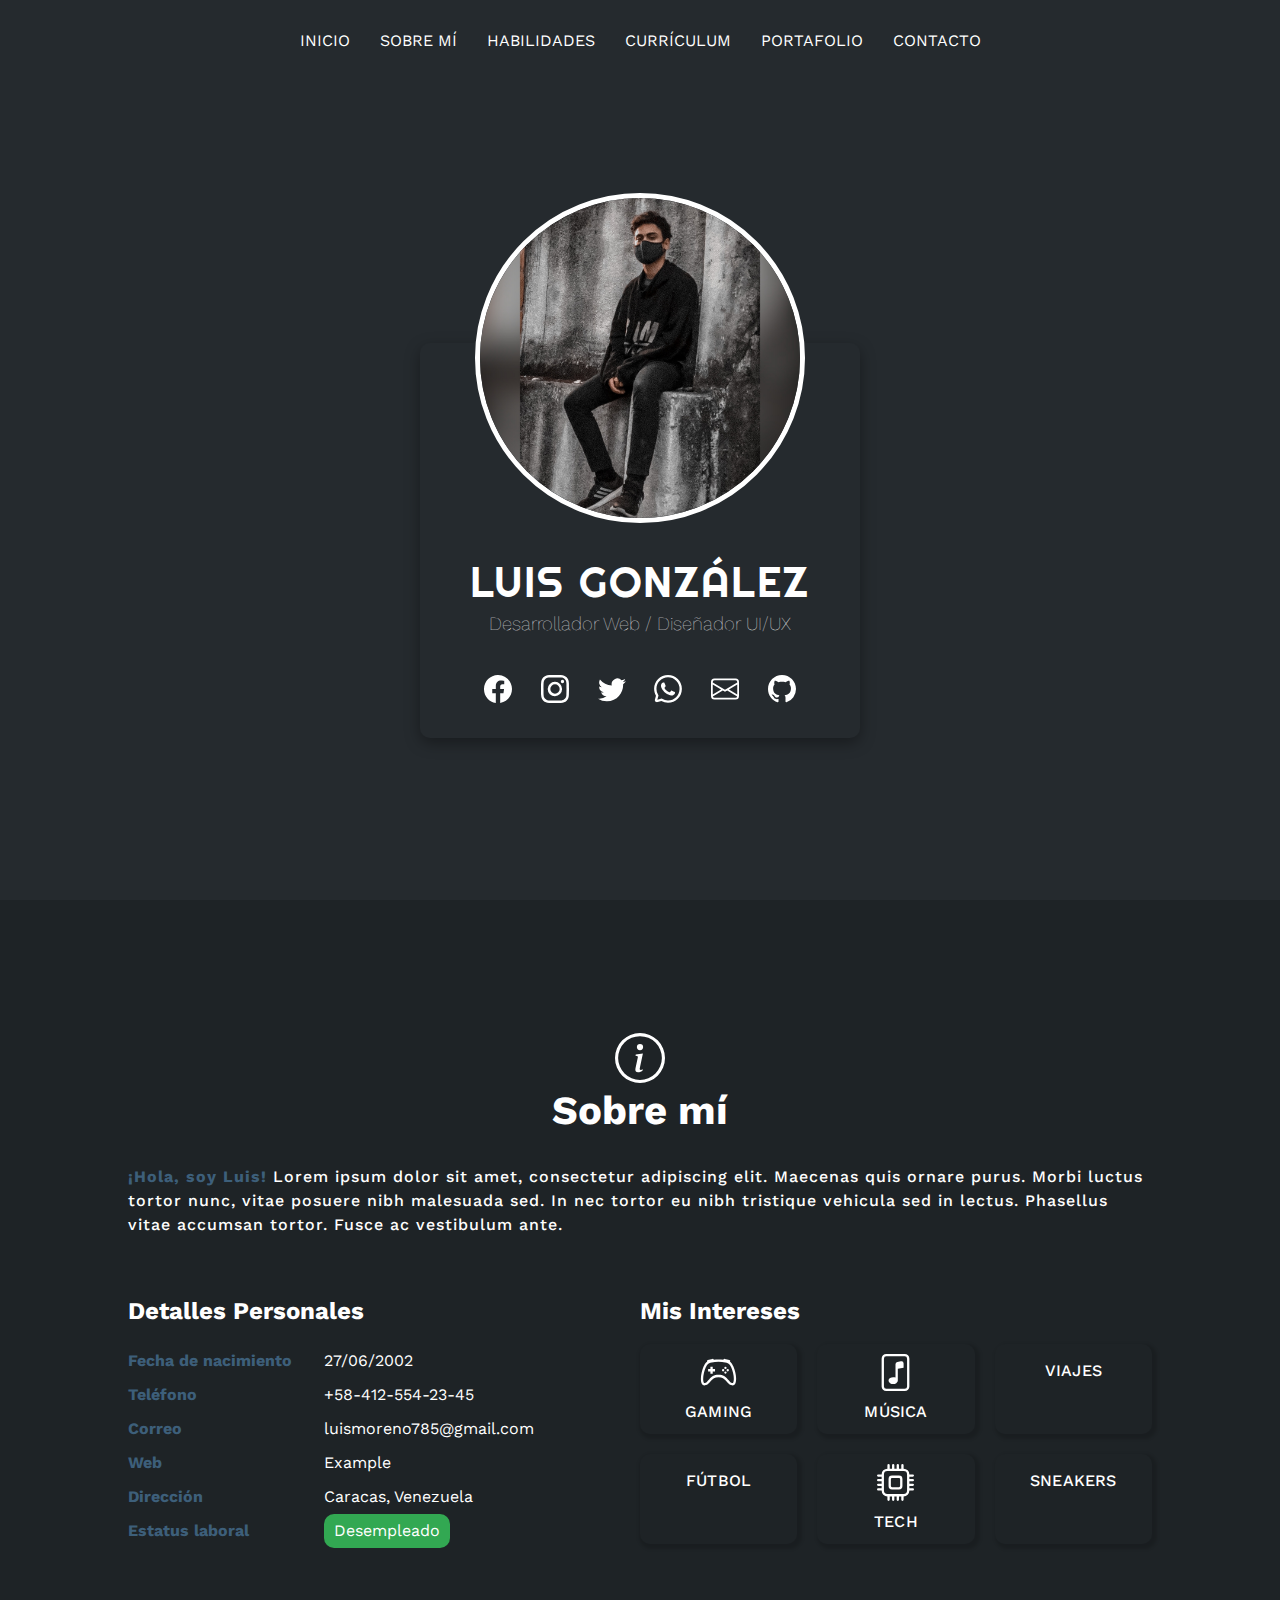
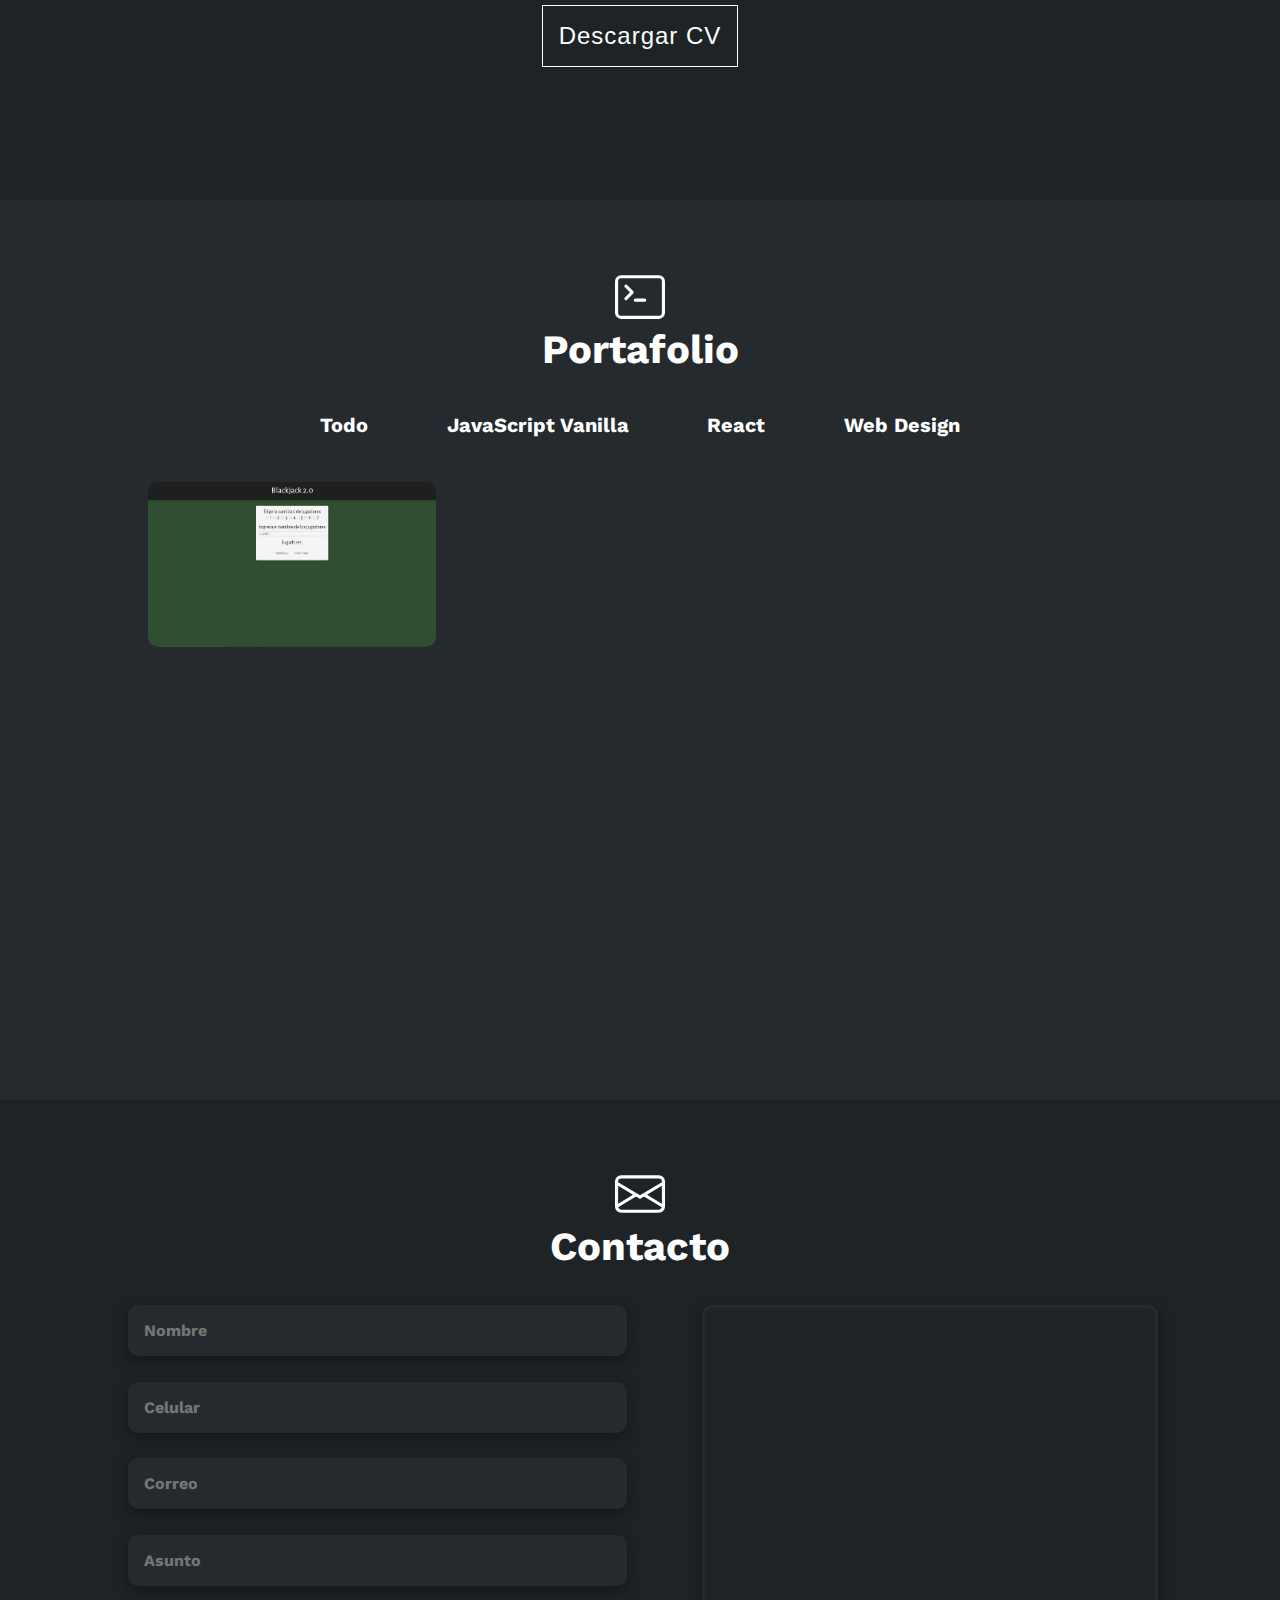
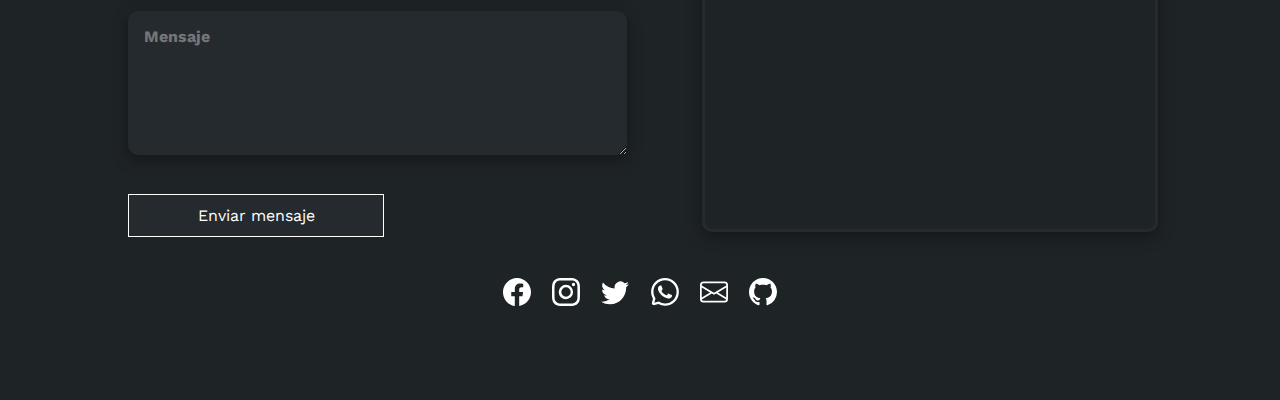
==== docs/index.html @ e7a2b497 "first commit" ====
<!doctype html><html lang="en"><head><meta charset="UTF-8"><meta http-equiv="X-UA-Compatible" content="IE=edge"><meta name="viewport" content="width=device-width,initial-scale=1"><link rel="preconnect" href="https://fonts.googleapis.com"><link rel="preconnect" href="https://fonts.gstatic.com" crossorigin><link href="https://fonts.googleapis.com/css2?family=Righteous&family=Work+Sans&display=swap" rel="stylesheet"><title>Webpack</title><link href="main.ec3e06dfe96c2ec8f50e.css" rel="stylesheet"></head><body><header><nav><ul><li>INICIO</li><li>SOBRE MÍ</li><li>HABILIDADES</li><li>CURRÍCULUM</li><li>PORTAFOLIO</li><li>CONTACTO</li></ul></nav></header><section class="presentation"><div class="container"><img src="assets\profile.jpg" alt=""><h1 id="name">LUIS GONZÁLEZ</h1><h3>Desarrollador Web / Diseñador UI/UX</h3><div class="social"><ul><li><a href=""><svg xmlns="http://www.w3.org/2000/svg" width="28" height="28" fill="currentColor" class="bi bi-facebook" viewBox="0 0 16 16"><path d="M16 8.049c0-4.446-3.582-8.05-8-8.05C3.58 0-.002 3.603-.002 8.05c0 4.017 2.926 7.347 6.75 7.951v-5.625h-2.03V8.05H6.75V6.275c0-2.017 1.195-3.131 3.022-3.131.876 0 1.791.157 1.791.157v1.98h-1.009c-.993 0-1.303.621-1.303 1.258v1.51h2.218l-.354 2.326H9.25V16c3.824-.604 6.75-3.934 6.75-7.951z"/></svg></a></li><li><a href=""><svg xmlns="http://www.w3.org/2000/svg" width="28" height="28" fill="currentColor" class="bi bi-instagram" viewBox="0 0 16 16"><path d="M8 0C5.829 0 5.556.01 4.703.048 3.85.088 3.269.222 2.76.42a3.917 3.917 0 0 0-1.417.923A3.927 3.927 0 0 0 .42 2.76C.222 3.268.087 3.85.048 4.7.01 5.555 0 5.827 0 8.001c0 2.172.01 2.444.048 3.297.04.852.174 1.433.372 1.942.205.526.478.972.923 1.417.444.445.89.719 1.416.923.51.198 1.09.333 1.942.372C5.555 15.99 5.827 16 8 16s2.444-.01 3.298-.048c.851-.04 1.434-.174 1.943-.372a3.916 3.916 0 0 0 1.416-.923c.445-.445.718-.891.923-1.417.197-.509.332-1.09.372-1.942C15.99 10.445 16 10.173 16 8s-.01-2.445-.048-3.299c-.04-.851-.175-1.433-.372-1.941a3.926 3.926 0 0 0-.923-1.417A3.911 3.911 0 0 0 13.24.42c-.51-.198-1.092-.333-1.943-.372C10.443.01 10.172 0 7.998 0h.003zm-.717 1.442h.718c2.136 0 2.389.007 3.232.046.78.035 1.204.166 1.486.275.373.145.64.319.92.599.28.28.453.546.598.92.11.281.24.705.275 1.485.039.843.047 1.096.047 3.231s-.008 2.389-.047 3.232c-.035.78-.166 1.203-.275 1.485a2.47 2.47 0 0 1-.599.919c-.28.28-.546.453-.92.598-.28.11-.704.24-1.485.276-.843.038-1.096.047-3.232.047s-2.39-.009-3.233-.047c-.78-.036-1.203-.166-1.485-.276a2.478 2.478 0 0 1-.92-.598 2.48 2.48 0 0 1-.6-.92c-.109-.281-.24-.705-.275-1.485-.038-.843-.046-1.096-.046-3.233 0-2.136.008-2.388.046-3.231.036-.78.166-1.204.276-1.486.145-.373.319-.64.599-.92.28-.28.546-.453.92-.598.282-.11.705-.24 1.485-.276.738-.034 1.024-.044 2.515-.045v.002zm4.988 1.328a.96.96 0 1 0 0 1.92.96.96 0 0 0 0-1.92zm-4.27 1.122a4.109 4.109 0 1 0 0 8.217 4.109 4.109 0 0 0 0-8.217zm0 1.441a2.667 2.667 0 1 1 0 5.334 2.667 2.667 0 0 1 0-5.334z"/></svg></a></li><li><a href=""><svg xmlns="http://www.w3.org/2000/svg" width="28" height="28" fill="currentColor" class="bi bi-twitter" viewBox="0 0 16 16"><path d="M5.026 15c6.038 0 9.341-5.003 9.341-9.334 0-.14 0-.282-.006-.422A6.685 6.685 0 0 0 16 3.542a6.658 6.658 0 0 1-1.889.518 3.301 3.301 0 0 0 1.447-1.817 6.533 6.533 0 0 1-2.087.793A3.286 3.286 0 0 0 7.875 6.03a9.325 9.325 0 0 1-6.767-3.429 3.289 3.289 0 0 0 1.018 4.382A3.323 3.323 0 0 1 .64 6.575v.045a3.288 3.288 0 0 0 2.632 3.218 3.203 3.203 0 0 1-.865.115 3.23 3.23 0 0 1-.614-.057 3.283 3.283 0 0 0 3.067 2.277A6.588 6.588 0 0 1 .78 13.58a6.32 6.32 0 0 1-.78-.045A9.344 9.344 0 0 0 5.026 15z"/></svg></a></li><li><a href=""><svg xmlns="http://www.w3.org/2000/svg" width="28" height="28" fill="currentColor" class="bi bi-whatsapp" viewBox="0 0 16 16"><path d="M13.601 2.326A7.854 7.854 0 0 0 7.994 0C3.627 0 .068 3.558.064 7.926c0 1.399.366 2.76 1.057 3.965L0 16l4.204-1.102a7.933 7.933 0 0 0 3.79.965h.004c4.368 0 7.926-3.558 7.93-7.93A7.898 7.898 0 0 0 13.6 2.326zM7.994 14.521a6.573 6.573 0 0 1-3.356-.92l-.24-.144-2.494.654.666-2.433-.156-.251a6.56 6.56 0 0 1-1.007-3.505c0-3.626 2.957-6.584 6.591-6.584a6.56 6.56 0 0 1 4.66 1.931 6.557 6.557 0 0 1 1.928 4.66c-.004 3.639-2.961 6.592-6.592 6.592zm3.615-4.934c-.197-.099-1.17-.578-1.353-.646-.182-.065-.315-.099-.445.099-.133.197-.513.646-.627.775-.114.133-.232.148-.43.05-.197-.1-.836-.308-1.592-.985-.59-.525-.985-1.175-1.103-1.372-.114-.198-.011-.304.088-.403.087-.088.197-.232.296-.346.1-.114.133-.198.198-.33.065-.134.034-.248-.015-.347-.05-.099-.445-1.076-.612-1.47-.16-.389-.323-.335-.445-.34-.114-.007-.247-.007-.38-.007a.729.729 0 0 0-.529.247c-.182.198-.691.677-.691 1.654 0 .977.71 1.916.81 2.049.098.133 1.394 2.132 3.383 2.992.47.205.84.326 1.129.418.475.152.904.129 1.246.08.38-.058 1.171-.48 1.338-.943.164-.464.164-.86.114-.943-.049-.084-.182-.133-.38-.232z"/></svg></a></li><li><a href=""><svg xmlns="http://www.w3.org/2000/svg" width="28" height="28" fill="currentColor" class="bi bi-envelope" viewBox="0 0 16 16"><path d="M0 4a2 2 0 0 1 2-2h12a2 2 0 0 1 2 2v8a2 2 0 0 1-2 2H2a2 2 0 0 1-2-2V4zm2-1a1 1 0 0 0-1 1v.217l7 4.2 7-4.2V4a1 1 0 0 0-1-1H2zm13 2.383-4.758 2.855L15 11.114v-5.73zm-.034 6.878L9.271 8.82 8 9.583 6.728 8.82l-5.694 3.44A1 1 0 0 0 2 13h12a1 1 0 0 0 .966-.739zM1 11.114l4.758-2.876L1 5.383v5.73z"/></svg></a></li><li><a href=""><svg xmlns="http://www.w3.org/2000/svg" width="28" height="28" fill="currentColor" class="bi bi-github" viewBox="0 0 16 16"><path d="M8 0C3.58 0 0 3.58 0 8c0 3.54 2.29 6.53 5.47 7.59.4.07.55-.17.55-.38 0-.19-.01-.82-.01-1.49-2.01.37-2.53-.49-2.69-.94-.09-.23-.48-.94-.82-1.13-.28-.15-.68-.52-.01-.53.63-.01 1.08.58 1.23.82.72 1.21 1.87.87 2.33.66.07-.52.28-.87.51-1.07-1.78-.2-3.64-.89-3.64-3.95 0-.87.31-1.59.82-2.15-.08-.2-.36-1.02.08-2.12 0 0 .67-.21 2.2.82.64-.18 1.32-.27 2-.27.68 0 1.36.09 2 .27 1.53-1.04 2.2-.82 2.2-.82.44 1.1.16 1.92.08 2.12.51.56.82 1.27.82 2.15 0 3.07-1.87 3.75-3.65 3.95.29.25.54.73.54 1.48 0 1.07-.01 1.93-.01 2.2 0 .21.15.46.55.38A8.012 8.012 0 0 0 16 8c0-4.42-3.58-8-8-8z"/></svg></a></li></ul></div></div></section><section class="about-me"><div class="title"><svg xmlns="http://www.w3.org/2000/svg" width="50" height="50" fill="currentColor" class="bi bi-info-circle" viewBox="0 0 16 16"><path d="M8 15A7 7 0 1 1 8 1a7 7 0 0 1 0 14zm0 1A8 8 0 1 0 8 0a8 8 0 0 0 0 16z"/><path d="m8.93 6.588-2.29.287-.082.38.45.083c.294.07.352.176.288.469l-.738 3.468c-.194.897.105 1.319.808 1.319.545 0 1.178-.252 1.465-.598l.088-.416c-.2.176-.492.246-.686.246-.275 0-.375-.193-.304-.533L8.93 6.588zM9 4.5a1 1 0 1 1-2 0 1 1 0 0 1 2 0z"/></svg><h1>Sobre mí</h1></div><div class="info"><p><span class="highlight">¡Hola, soy Luis!</span> Lorem ipsum dolor sit amet, consectetur adipiscing elit. Maecenas quis ornare purus. Morbi luctus tortor nunc, vitae posuere nibh malesuada sed. In nec tortor eu nibh tristique vehicula sed in lectus. Phasellus vitae accumsan tortor. Fusce ac vestibulum ante.</p><div class="personal"><div class="details"><h2 class="title-details">Detalles Personales</h2><div class="info-details"><div class="ask"><ul><li>Fecha de nacimiento</li><li>Teléfono</li><li>Correo</li><li>Web</li><li>Dirección</li><li>Estatus laboral</li></ul></div><div class="response"><ul><li>27/06/2002</li><li>+58-412-554-23-45</li><li>luismoreno785@gmail.com</li><li>Example</li><li>Caracas, Venezuela</li><li class="status">Desempleado</li></ul></div></div></div><div class="interest"><h2 class="title-interest">Mis Intereses</h2><div class="info-interest"><ul><li><svg xmlns="http://www.w3.org/2000/svg" width="37" height="37" fill="currentColor" class="bi bi-controller" viewBox="0 0 16 16"><path d="M11.5 6.027a.5.5 0 1 1-1 0 .5.5 0 0 1 1 0zm-1.5 1.5a.5.5 0 1 0 0-1 .5.5 0 0 0 0 1zm2.5-.5a.5.5 0 1 1-1 0 .5.5 0 0 1 1 0zm-1.5 1.5a.5.5 0 1 0 0-1 .5.5 0 0 0 0 1zm-6.5-3h1v1h1v1h-1v1h-1v-1h-1v-1h1v-1z"/><path d="M3.051 3.26a.5.5 0 0 1 .354-.613l1.932-.518a.5.5 0 0 1 .62.39c.655-.079 1.35-.117 2.043-.117.72 0 1.443.041 2.12.126a.5.5 0 0 1 .622-.399l1.932.518a.5.5 0 0 1 .306.729c.14.09.266.19.373.297.408.408.78 1.05 1.095 1.772.32.733.599 1.591.805 2.466.206.875.34 1.78.364 2.606.024.816-.059 1.602-.328 2.21a1.42 1.42 0 0 1-1.445.83c-.636-.067-1.115-.394-1.513-.773-.245-.232-.496-.526-.739-.808-.126-.148-.25-.292-.368-.423-.728-.804-1.597-1.527-3.224-1.527-1.627 0-2.496.723-3.224 1.527-.119.131-.242.275-.368.423-.243.282-.494.575-.739.808-.398.38-.877.706-1.513.773a1.42 1.42 0 0 1-1.445-.83c-.27-.608-.352-1.395-.329-2.21.024-.826.16-1.73.365-2.606.206-.875.486-1.733.805-2.466.315-.722.687-1.364 1.094-1.772a2.34 2.34 0 0 1 .433-.335.504.504 0 0 1-.028-.079zm2.036.412c-.877.185-1.469.443-1.733.708-.276.276-.587.783-.885 1.465a13.748 13.748 0 0 0-.748 2.295 12.351 12.351 0 0 0-.339 2.406c-.022.755.062 1.368.243 1.776a.42.42 0 0 0 .426.24c.327-.034.61-.199.929-.502.212-.202.4-.423.615-.674.133-.156.276-.323.44-.504C4.861 9.969 5.978 9.027 8 9.027s3.139.942 3.965 1.855c.164.181.307.348.44.504.214.251.403.472.615.674.318.303.601.468.929.503a.42.42 0 0 0 .426-.241c.18-.408.265-1.02.243-1.776a12.354 12.354 0 0 0-.339-2.406 13.753 13.753 0 0 0-.748-2.295c-.298-.682-.61-1.19-.885-1.465-.264-.265-.856-.523-1.733-.708-.85-.179-1.877-.27-2.913-.27-1.036 0-2.063.091-2.913.27z"/></svg><p class="text">GAMING</p></li><li><svg xmlns="http://www.w3.org/2000/svg" width="37" height="37" fill="currentColor" class="bi bi-file-music" viewBox="0 0 16 16"><path d="M10.304 3.13a1 1 0 0 1 1.196.98v1.8l-2.5.5v5.09c0 .495-.301.883-.662 1.123C7.974 12.866 7.499 13 7 13c-.5 0-.974-.134-1.338-.377-.36-.24-.662-.628-.662-1.123s.301-.883.662-1.123C6.026 10.134 6.501 10 7 10c.356 0 .7.068 1 .196V4.41a1 1 0 0 1 .804-.98l1.5-.3z"/><path d="M4 0a2 2 0 0 0-2 2v12a2 2 0 0 0 2 2h8a2 2 0 0 0 2-2V2a2 2 0 0 0-2-2H4zm0 1h8a1 1 0 0 1 1 1v12a1 1 0 0 1-1 1H4a1 1 0 0 1-1-1V2a1 1 0 0 1 1-1z"/></svg><p class="text">MÚSICA</p></li><li><p class="text">VIAJES</p></li><li><p class="text">FÚTBOL</p></li><li><svg xmlns="http://www.w3.org/2000/svg" width="37" height="37" fill="currentColor" class="bi bi-cpu" viewBox="0 0 16 16"><path d="M5 0a.5.5 0 0 1 .5.5V2h1V.5a.5.5 0 0 1 1 0V2h1V.5a.5.5 0 0 1 1 0V2h1V.5a.5.5 0 0 1 1 0V2A2.5 2.5 0 0 1 14 4.5h1.5a.5.5 0 0 1 0 1H14v1h1.5a.5.5 0 0 1 0 1H14v1h1.5a.5.5 0 0 1 0 1H14v1h1.5a.5.5 0 0 1 0 1H14a2.5 2.5 0 0 1-2.5 2.5v1.5a.5.5 0 0 1-1 0V14h-1v1.5a.5.5 0 0 1-1 0V14h-1v1.5a.5.5 0 0 1-1 0V14h-1v1.5a.5.5 0 0 1-1 0V14A2.5 2.5 0 0 1 2 11.5H.5a.5.5 0 0 1 0-1H2v-1H.5a.5.5 0 0 1 0-1H2v-1H.5a.5.5 0 0 1 0-1H2v-1H.5a.5.5 0 0 1 0-1H2A2.5 2.5 0 0 1 4.5 2V.5A.5.5 0 0 1 5 0zm-.5 3A1.5 1.5 0 0 0 3 4.5v7A1.5 1.5 0 0 0 4.5 13h7a1.5 1.5 0 0 0 1.5-1.5v-7A1.5 1.5 0 0 0 11.5 3h-7zM5 6.5A1.5 1.5 0 0 1 6.5 5h3A1.5 1.5 0 0 1 11 6.5v3A1.5 1.5 0 0 1 9.5 11h-3A1.5 1.5 0 0 1 5 9.5v-3zM6.5 6a.5.5 0 0 0-.5.5v3a.5.5 0 0 0 .5.5h3a.5.5 0 0 0 .5-.5v-3a.5.5 0 0 0-.5-.5h-3z"/></svg><p class="text">TECH</p></li><li><p class="sneakers">SNEAKERS</p></li></ul></div></div></div></div><button class="cv">Descargar CV</button></section><section class="portfolio"><div class="title"><svg xmlns="http://www.w3.org/2000/svg" width="50" height="50" fill="currentColor" class="bi bi-terminal" viewBox="0 0 16 16"><path d="M6 9a.5.5 0 0 1 .5-.5h3a.5.5 0 0 1 0 1h-3A.5.5 0 0 1 6 9zM3.854 4.146a.5.5 0 1 0-.708.708L4.793 6.5 3.146 8.146a.5.5 0 1 0 .708.708l2-2a.5.5 0 0 0 0-.708l-2-2z"/><path d="M2 1a2 2 0 0 0-2 2v10a2 2 0 0 0 2 2h12a2 2 0 0 0 2-2V3a2 2 0 0 0-2-2H2zm12 1a1 1 0 0 1 1 1v10a1 1 0 0 1-1 1H2a1 1 0 0 1-1-1V3a1 1 0 0 1 1-1h12z"/></svg><h1>Portafolio</h1></div><div class="categories"><ul><li><button><h2>Todo</h2></button></li><li><button><h2>JavaScript Vanilla</h2></button></li><li><button><h2>React</h2></button></li><li><button><h2>Web Design</h2></button></li></ul></div><div class="projects"><div class="project"><a href="https://lutres.github.io/blackjack-v2/" target="_blank"><img src="assets/blackjack.png" alt=""></a></div><div class="proyect"><img src="" alt=""></div><div class="proyect"><img src="" alt=""></div><div class="proyect"><img src="" alt=""></div><div class="proyect"><img src="" alt=""></div><div class="proyect"><img src="" alt=""></div></div></section><section class="contact"><div class="title"><svg xmlns="http://www.w3.org/2000/svg" width="50" height="50" fill="currentColor" class="bi bi-envelope" viewBox="0 0 16 16"><path d="M0 4a2 2 0 0 1 2-2h12a2 2 0 0 1 2 2v8a2 2 0 0 1-2 2H2a2 2 0 0 1-2-2V4zm2-1a1 1 0 0 0-1 1v.217l7 4.2 7-4.2V4a1 1 0 0 0-1-1H2zm13 2.383-4.758 2.855L15 11.114v-5.73zm-.034 6.878L9.271 8.82 8 9.583 6.728 8.82l-5.694 3.44A1 1 0 0 0 2 13h12a1 1 0 0 0 .966-.739zM1 11.114l4.758-2.876L1 5.383v5.73z"/></svg><h1>Contacto</h1></div><div class="content"><div class="mail"><input name="" id="" placeholder="Nombre" class="input"> <input type="number" name="" id="" placeholder="Celular" class="input"> <input type="email" name="" id="" placeholder="Correo" class="input"> <input name="" id="" placeholder="Asunto" class="input"> <textarea type="text" name="" id="" placeholder="Mensaje" class="input message"></textarea> <button type="submit" id="submit">Enviar mensaje</button></div><div class="mapouter"><div class="gmap_canvas"><iframe width="600" height="500" id="gmap_canvas" src="https://maps.google.com/maps?q=Caracas,%20Venezuela&t=&z=13&ie=UTF8&iwloc=&output=embed" frameborder="0" scrolling="no" marginheight="0" marginwidth="0"></iframe><a href="https://yt2.org"></a><br><a href="https://www.embedgooglemap.net"></a></div></div></div><footer><div class="social"><ul><li><a href=""><svg xmlns="http://www.w3.org/2000/svg" width="28" height="28" fill="currentColor" class="bi bi-facebook" viewBox="0 0 16 16"><path d="M16 8.049c0-4.446-3.582-8.05-8-8.05C3.58 0-.002 3.603-.002 8.05c0 4.017 2.926 7.347 6.75 7.951v-5.625h-2.03V8.05H6.75V6.275c0-2.017 1.195-3.131 3.022-3.131.876 0 1.791.157 1.791.157v1.98h-1.009c-.993 0-1.303.621-1.303 1.258v1.51h2.218l-.354 2.326H9.25V16c3.824-.604 6.75-3.934 6.75-7.951z"/></svg></a></li><li><a href=""><svg xmlns="http://www.w3.org/2000/svg" width="28" height="28" fill="currentColor" class="bi bi-instagram" viewBox="0 0 16 16"><path d="M8 0C5.829 0 5.556.01 4.703.048 3.85.088 3.269.222 2.76.42a3.917 3.917 0 0 0-1.417.923A3.927 3.927 0 0 0 .42 2.76C.222 3.268.087 3.85.048 4.7.01 5.555 0 5.827 0 8.001c0 2.172.01 2.444.048 3.297.04.852.174 1.433.372 1.942.205.526.478.972.923 1.417.444.445.89.719 1.416.923.51.198 1.09.333 1.942.372C5.555 15.99 5.827 16 8 16s2.444-.01 3.298-.048c.851-.04 1.434-.174 1.943-.372a3.916 3.916 0 0 0 1.416-.923c.445-.445.718-.891.923-1.417.197-.509.332-1.09.372-1.942C15.99 10.445 16 10.173 16 8s-.01-2.445-.048-3.299c-.04-.851-.175-1.433-.372-1.941a3.926 3.926 0 0 0-.923-1.417A3.911 3.911 0 0 0 13.24.42c-.51-.198-1.092-.333-1.943-.372C10.443.01 10.172 0 7.998 0h.003zm-.717 1.442h.718c2.136 0 2.389.007 3.232.046.78.035 1.204.166 1.486.275.373.145.64.319.92.599.28.28.453.546.598.92.11.281.24.705.275 1.485.039.843.047 1.096.047 3.231s-.008 2.389-.047 3.232c-.035.78-.166 1.203-.275 1.485a2.47 2.47 0 0 1-.599.919c-.28.28-.546.453-.92.598-.28.11-.704.24-1.485.276-.843.038-1.096.047-3.232.047s-2.39-.009-3.233-.047c-.78-.036-1.203-.166-1.485-.276a2.478 2.478 0 0 1-.92-.598 2.48 2.48 0 0 1-.6-.92c-.109-.281-.24-.705-.275-1.485-.038-.843-.046-1.096-.046-3.233 0-2.136.008-2.388.046-3.231.036-.78.166-1.204.276-1.486.145-.373.319-.64.599-.92.28-.28.546-.453.92-.598.282-.11.705-.24 1.485-.276.738-.034 1.024-.044 2.515-.045v.002zm4.988 1.328a.96.96 0 1 0 0 1.92.96.96 0 0 0 0-1.92zm-4.27 1.122a4.109 4.109 0 1 0 0 8.217 4.109 4.109 0 0 0 0-8.217zm0 1.441a2.667 2.667 0 1 1 0 5.334 2.667 2.667 0 0 1 0-5.334z"/></svg></a></li><li><a href=""><svg xmlns="http://www.w3.org/2000/svg" width="28" height="28" fill="currentColor" class="bi bi-twitter" viewBox="0 0 16 16"><path d="M5.026 15c6.038 0 9.341-5.003 9.341-9.334 0-.14 0-.282-.006-.422A6.685 6.685 0 0 0 16 3.542a6.658 6.658 0 0 1-1.889.518 3.301 3.301 0 0 0 1.447-1.817 6.533 6.533 0 0 1-2.087.793A3.286 3.286 0 0 0 7.875 6.03a9.325 9.325 0 0 1-6.767-3.429 3.289 3.289 0 0 0 1.018 4.382A3.323 3.323 0 0 1 .64 6.575v.045a3.288 3.288 0 0 0 2.632 3.218 3.203 3.203 0 0 1-.865.115 3.23 3.23 0 0 1-.614-.057 3.283 3.283 0 0 0 3.067 2.277A6.588 6.588 0 0 1 .78 13.58a6.32 6.32 0 0 1-.78-.045A9.344 9.344 0 0 0 5.026 15z"/></svg></a></li><li><a href=""><svg xmlns="http://www.w3.org/2000/svg" width="28" height="28" fill="currentColor" class="bi bi-whatsapp" viewBox="0 0 16 16"><path d="M13.601 2.326A7.854 7.854 0 0 0 7.994 0C3.627 0 .068 3.558.064 7.926c0 1.399.366 2.76 1.057 3.965L0 16l4.204-1.102a7.933 7.933 0 0 0 3.79.965h.004c4.368 0 7.926-3.558 7.93-7.93A7.898 7.898 0 0 0 13.6 2.326zM7.994 14.521a6.573 6.573 0 0 1-3.356-.92l-.24-.144-2.494.654.666-2.433-.156-.251a6.56 6.56 0 0 1-1.007-3.505c0-3.626 2.957-6.584 6.591-6.584a6.56 6.56 0 0 1 4.66 1.931 6.557 6.557 0 0 1 1.928 4.66c-.004 3.639-2.961 6.592-6.592 6.592zm3.615-4.934c-.197-.099-1.17-.578-1.353-.646-.182-.065-.315-.099-.445.099-.133.197-.513.646-.627.775-.114.133-.232.148-.43.05-.197-.1-.836-.308-1.592-.985-.59-.525-.985-1.175-1.103-1.372-.114-.198-.011-.304.088-.403.087-.088.197-.232.296-.346.1-.114.133-.198.198-.33.065-.134.034-.248-.015-.347-.05-.099-.445-1.076-.612-1.47-.16-.389-.323-.335-.445-.34-.114-.007-.247-.007-.38-.007a.729.729 0 0 0-.529.247c-.182.198-.691.677-.691 1.654 0 .977.71 1.916.81 2.049.098.133 1.394 2.132 3.383 2.992.47.205.84.326 1.129.418.475.152.904.129 1.246.08.38-.058 1.171-.48 1.338-.943.164-.464.164-.86.114-.943-.049-.084-.182-.133-.38-.232z"/></svg></a></li><li><a href=""><svg xmlns="http://www.w3.org/2000/svg" width="28" height="28" fill="currentColor" class="bi bi-envelope" viewBox="0 0 16 16"><path d="M0 4a2 2 0 0 1 2-2h12a2 2 0 0 1 2 2v8a2 2 0 0 1-2 2H2a2 2 0 0 1-2-2V4zm2-1a1 1 0 0 0-1 1v.217l7 4.2 7-4.2V4a1 1 0 0 0-1-1H2zm13 2.383-4.758 2.855L15 11.114v-5.73zm-.034 6.878L9.271 8.82 8 9.583 6.728 8.82l-5.694 3.44A1 1 0 0 0 2 13h12a1 1 0 0 0 .966-.739zM1 11.114l4.758-2.876L1 5.383v5.73z"/></svg></a></li><li><a href=""><svg xmlns="http://www.w3.org/2000/svg" width="28" height="28" fill="currentColor" class="bi bi-github" viewBox="0 0 16 16"><path d="M8 0C3.58 0 0 3.58 0 8c0 3.54 2.29 6.53 5.47 7.59.4.07.55-.17.55-.38 0-.19-.01-.82-.01-1.49-2.01.37-2.53-.49-2.69-.94-.09-.23-.48-.94-.82-1.13-.28-.15-.68-.52-.01-.53.63-.01 1.08.58 1.23.82.72 1.21 1.87.87 2.33.66.07-.52.28-.87.51-1.07-1.78-.2-3.64-.89-3.64-3.95 0-.87.31-1.59.82-2.15-.08-.2-.36-1.02.08-2.12 0 0 .67-.21 2.2.82.64-.18 1.32-.27 2-.27.68 0 1.36.09 2 .27 1.53-1.04 2.2-.82 2.2-.82.44 1.1.16 1.92.08 2.12.51.56.82 1.27.82 2.15 0 3.07-1.87 3.75-3.65 3.95.29.25.54.73.54 1.48 0 1.07-.01 1.93-.01 2.2 0 .21.15.46.55.38A8.012 8.012 0 0 0 16 8c0-4.42-3.58-8-8-8z"/></svg></a></li></ul></div></footer></section><script defer="defer" src="main.33078016c5e1e9f07c35.js"></script></body></html>
---- docs/main.ec3e06dfe96c2ec8f50e.css ----
body,html{background-color:#252a2e;font-family:Work Sans,sans-serif;color:#fff;margin:0}h1{font-size:40px}nav{height:9vh;display:flex;align-items:center;flex-direction:column;justify-content:center}.categories ul,.social ul,nav ul{display:inline-flex;list-style:none;padding:0}nav ul li{padding:15px}.presentation{height:91vh;display:flex;align-items:center;justify-content:center}.container{width:fit-content;text-align:center;margin-top:100px;border-radius:10px;padding:0 50px 10px;box-shadow:0 5px 15px rgba(0,0,0,.35)}.container img{max-width:320px;margin-top:-150px;border-radius:100%;border:5px solid}.container h1{font-size:42px;font-weight:300;margin-bottom:0}.container h3{font-weight:lighter;margin-top:5px}#name{font-family:Righteous,cursive;letter-spacing:2px}.social ul{width:100%;justify-content:space-around}.social a{color:#fff;height:100%}.social svg{padding:5px;border-radius:10px;transition:.3s}.social svg:hover{background-color:#3d5f7a;transition:.3s}.about-me,.contact,.portfolio{height:80vh;padding:10vh 0;display:flex;align-items:center;flex-direction:column;justify-content:center}.title{text-align:center;width:fit-content;margin-bottom:15px}.title h1{margin:0}.info{width:80%}.info h2,.info span{font-weight:700}.info span{color:#3d5f7a}.info p{letter-spacing:1px;line-height:1.5rem;font-weight:500}.personal{display:flex;justify-content:space-between;margin-top:40px}.details{width:45%}.info-details{display:flex}.details ul{list-style:none;padding:0;margin:0}.details li{line-height:2.12rem}.ask{color:#3d5f7a;font-weight:700;margin-right:7%}.status{padding:0 10px;background-color:#32a852;width:fit-content;border-radius:10px}.interest{width:50%}.info-interest ul{list-style:none;display:grid;padding:0;grid-template-columns:repeat(3,1fr);grid-template-rows:repeat(2,1fr);grid-gap:20px;text-align:center}.info-interest li{border-radius:10px;box-shadow:2.4px 2.4px 3.2px 2.4px rgba(0,0,0,.15);padding:10px 0;transition:.3s}.info-interest li:hover{background-color:#3d5f7a;transition:.3s}.info-interest p{margin:5px 0 0;font-size:16px;font-weight:500;letter-spacing:.2px}.cv{color:#fff;background-color:transparent;border:1px solid #fff;padding:1rem;font-size:x-large;letter-spacing:1px;margin-top:45px;cursor:pointer;transition:.3s ease-out;box-shadow:inset 0 0 0 0 transparent}.cv:hover{box-shadow:inset 194px 0 0 0 #3d5f7a}.categories{width:100%;display:flex;justify-content:center;align-items:center}.categories ul{width:60%;display:flex;justify-content:space-evenly}.categories h2{margin:0;padding:.5rem;color:#fff;font-family:Work Sans,sans-serif}.categories button{background-color:transparent;border:none;cursor:pointer}.projects{margin-top:20px;width:80%;display:grid;grid-template-rows:repeat(3,1fr);grid-template-columns:repeat(3,1fr);grid-gap:20px;text-align:center}.project img{width:18rem;border-radius:10px}.content{margin-top:20px;display:flex;justify-content:space-between;width:80%}.mail{display:flex;flex-direction:column;width:50%}.input{padding:1rem;margin:0 .8rem 1.6rem 0;font-family:Work Sans,sans-serif;font-weight:700;background-color:#252a2e;border:none;outline:none;box-shadow:0 5px 15px rgba(0,0,0,.35);font-size:16px;color:#fff;border-radius:10px}.message{height:7rem}#submit{width:50%;padding:.7rem;font-family:Work Sans,sans-serif;font-weight:700;background-color:#252a2e;border:1px solid #fff;outline:none;font-size:16px;color:#fff;cursor:pointer;transition:.3s ease-out;box-shadow:inset 0 0 0 0 transparent;font-weight:400;margin:.8rem .8rem 0 0}#submit:hover{box-shadow:inset 250px 0 0 0 #3d5f7a}.mapouter{position:relative;text-align:right;height:99%;width:450px;border-radius:10px}.gmap_canvas{overflow:hidden;background:none!important;height:99%;width:100%;border:3px solid #252a2e;box-shadow:0 5px 15px rgba(0,0,0,.35);border-radius:10px}iframe{height:100%}footer{display:flex;justify-content:center;align-items:center;width:23%}footer .social{margin-top:20px;width:100%}.about-me,.contact{background-color:#1e2326}
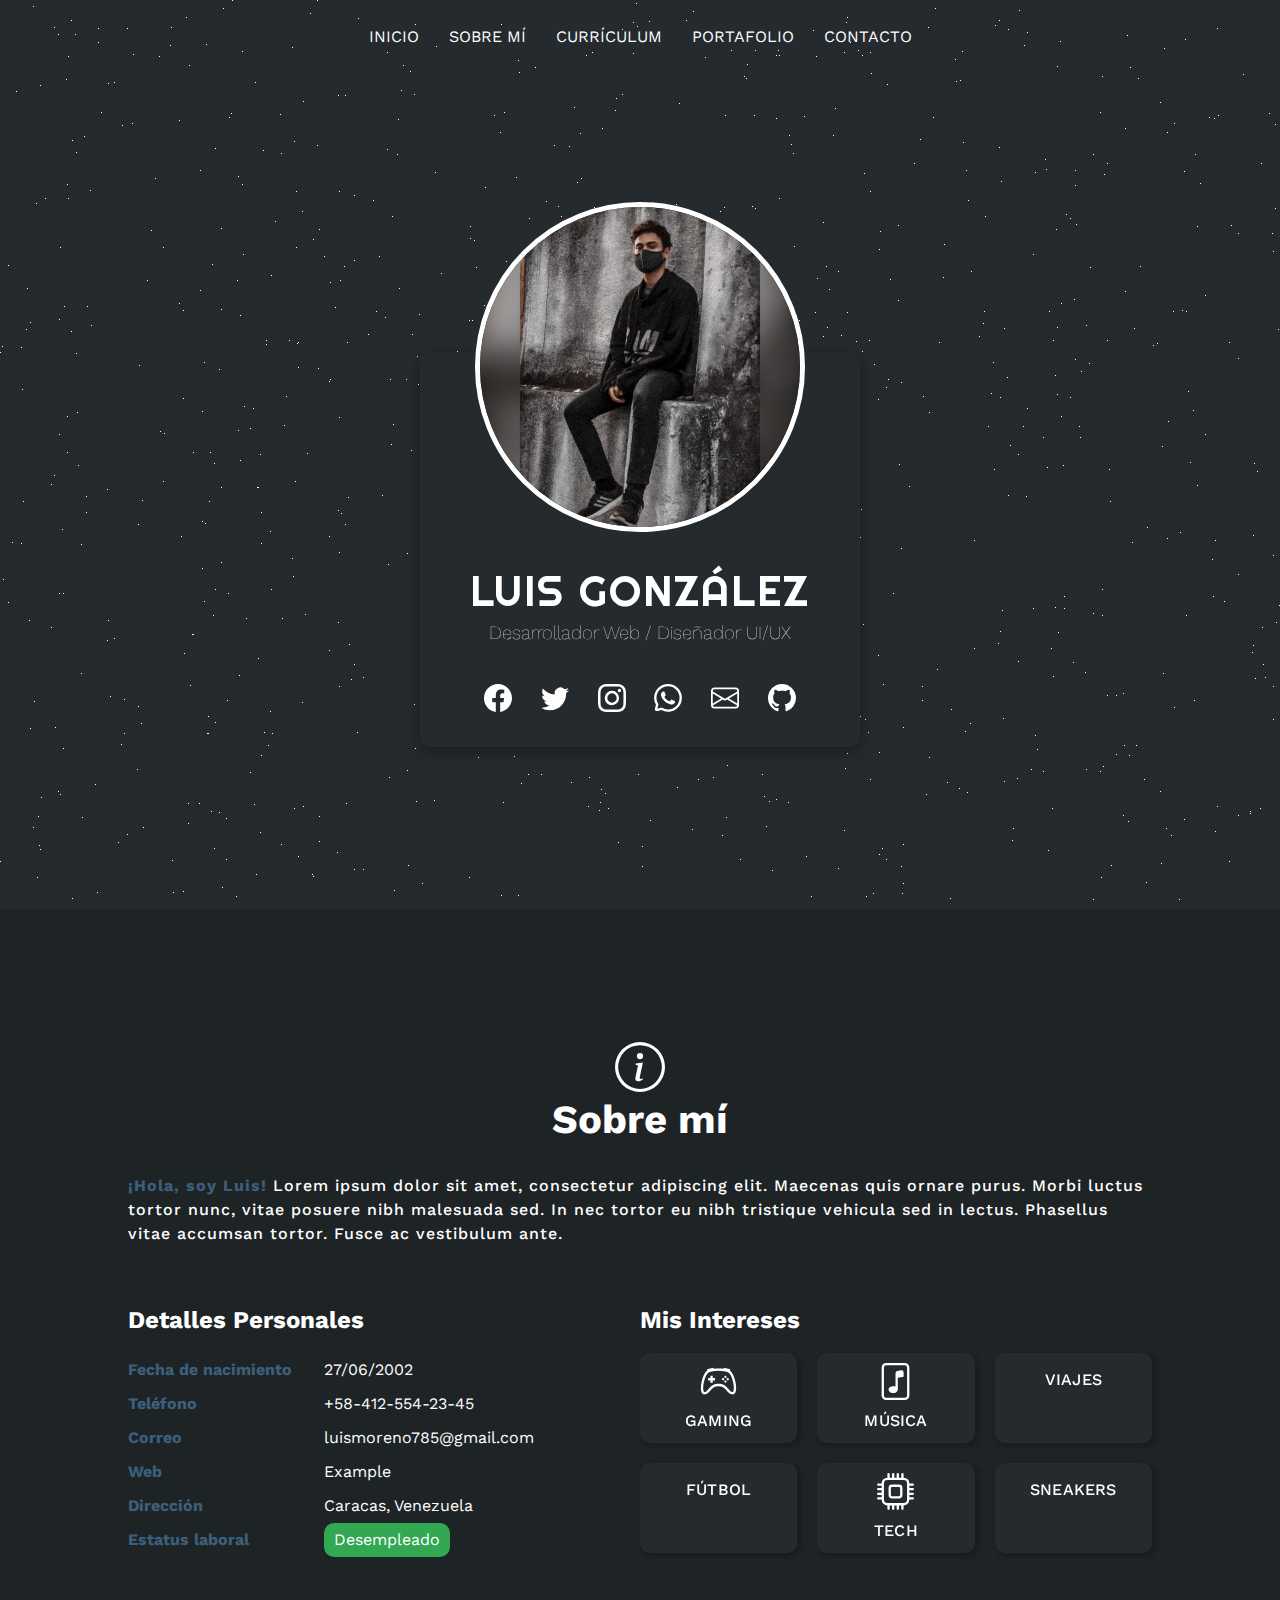
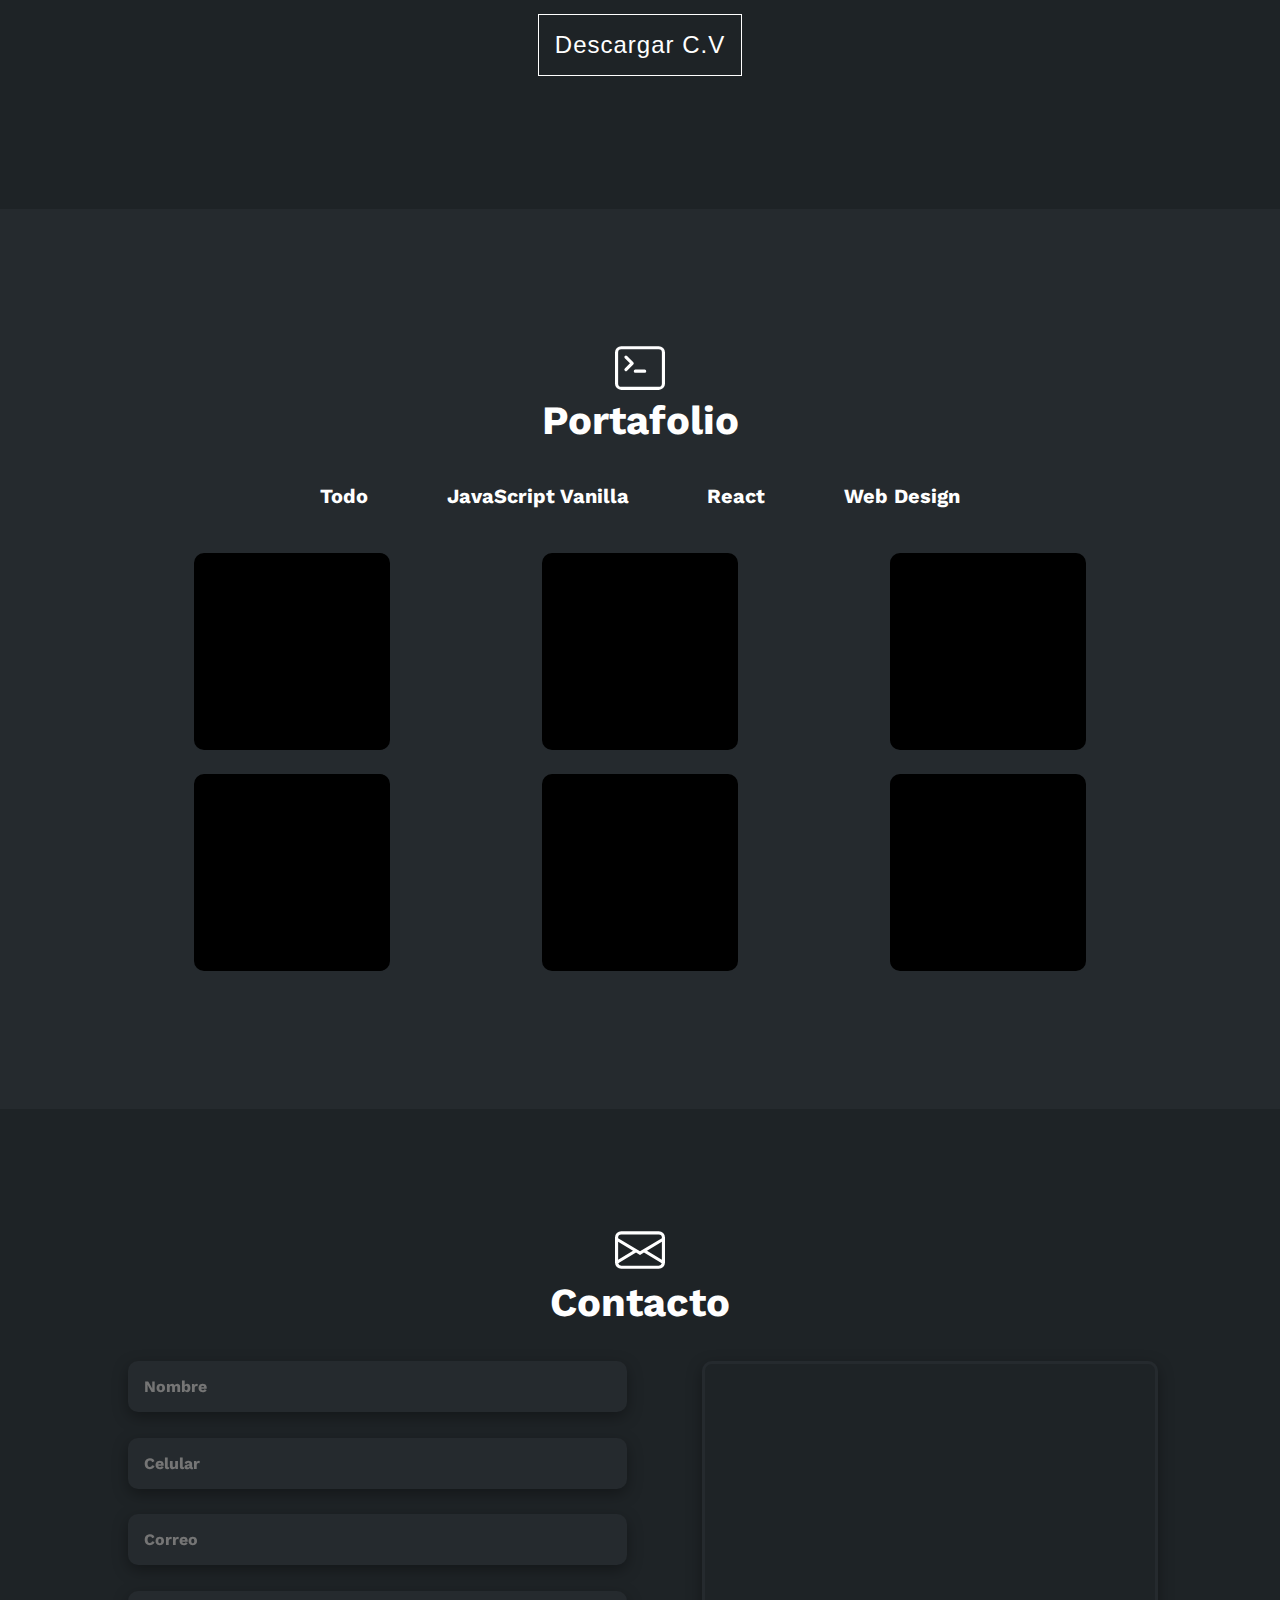
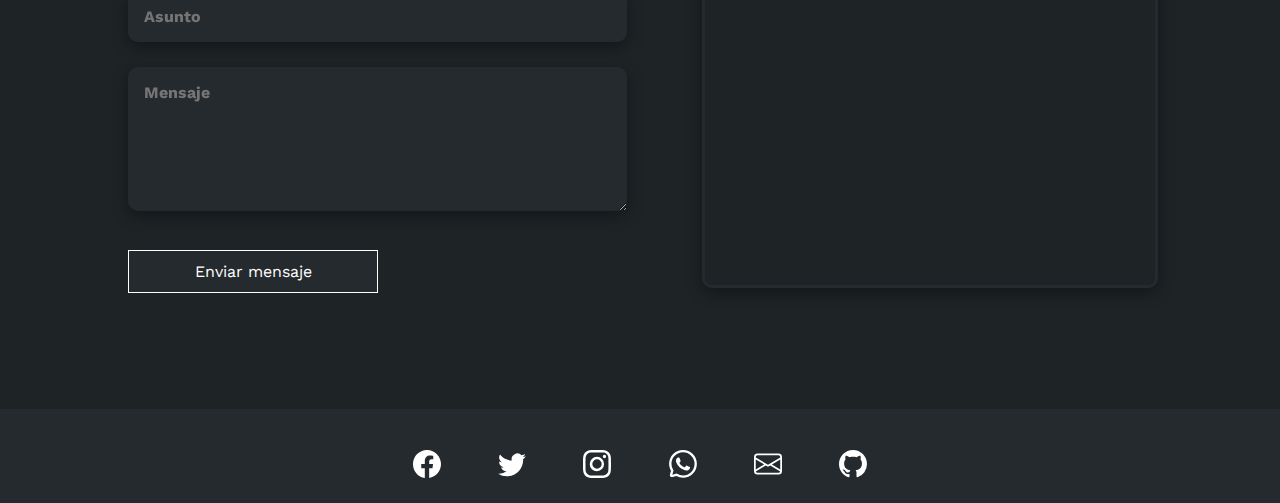
==== commit e8b838ba: "first commit" ====
--- a/docs/index.html
+++ b/docs/index.html
@@ -1 +1 @@
-<!doctype html><html lang="en"><head><meta charset="UTF-8"><meta http-equiv="X-UA-Compatible" content="IE=edge"><meta name="viewport" content="width=device-width,initial-scale=1"><link rel="preconnect" href="https://fonts.googleapis.com"><link rel="preconnect" href="https://fonts.gstatic.com" crossorigin><link href="https://fonts.googleapis.com/css2?family=Righteous&family=Work+Sans&display=swap" rel="stylesheet"><title>Webpack</title><link href="main.ec3e06dfe96c2ec8f50e.css" rel="stylesheet"></head><body><header><nav><ul><li>INICIO</li><li>SOBRE MÍ</li><li>HABILIDADES</li><li>CURRÍCULUM</li><li>PORTAFOLIO</li><li>CONTACTO</li></ul></nav></header><section class="presentation"><div class="container"><img src="assets\profile.jpg" alt=""><h1 id="name">LUIS GONZÁLEZ</h1><h3>Desarrollador Web / Diseñador UI/UX</h3><div class="social"><ul><li><a href=""><svg xmlns="http://www.w3.org/2000/svg" width="28" height="28" fill="currentColor" class="bi bi-facebook" viewBox="0 0 16 16"><path d="M16 8.049c0-4.446-3.582-8.05-8-8.05C3.58 0-.002 3.603-.002 8.05c0 4.017 2.926 7.347 6.75 7.951v-5.625h-2.03V8.05H6.75V6.275c0-2.017 1.195-3.131 3.022-3.131.876 0 1.791.157 1.791.157v1.98h-1.009c-.993 0-1.303.621-1.303 1.258v1.51h2.218l-.354 2.326H9.25V16c3.824-.604 6.75-3.934 6.75-7.951z"/></svg></a></li><li><a href=""><svg xmlns="http://www.w3.org/2000/svg" width="28" height="28" fill="currentColor" class="bi bi-instagram" viewBox="0 0 16 16"><path d="M8 0C5.829 0 5.556.01 4.703.048 3.85.088 3.269.222 2.76.42a3.917 3.917 0 0 0-1.417.923A3.927 3.927 0 0 0 .42 2.76C.222 3.268.087 3.85.048 4.7.01 5.555 0 5.827 0 8.001c0 2.172.01 2.444.048 3.297.04.852.174 1.433.372 1.942.205.526.478.972.923 1.417.444.445.89.719 1.416.923.51.198 1.09.333 1.942.372C5.555 15.99 5.827 16 8 16s2.444-.01 3.298-.048c.851-.04 1.434-.174 1.943-.372a3.916 3.916 0 0 0 1.416-.923c.445-.445.718-.891.923-1.417.197-.509.332-1.09.372-1.942C15.99 10.445 16 10.173 16 8s-.01-2.445-.048-3.299c-.04-.851-.175-1.433-.372-1.941a3.926 3.926 0 0 0-.923-1.417A3.911 3.911 0 0 0 13.24.42c-.51-.198-1.092-.333-1.943-.372C10.443.01 10.172 0 7.998 0h.003zm-.717 1.442h.718c2.136 0 2.389.007 3.232.046.78.035 1.204.166 1.486.275.373.145.64.319.92.599.28.28.453.546.598.92.11.281.24.705.275 1.485.039.843.047 1.096.047 3.231s-.008 2.389-.047 3.232c-.035.78-.166 1.203-.275 1.485a2.47 2.47 0 0 1-.599.919c-.28.28-.546.453-.92.598-.28.11-.704.24-1.485.276-.843.038-1.096.047-3.232.047s-2.39-.009-3.233-.047c-.78-.036-1.203-.166-1.485-.276a2.478 2.478 0 0 1-.92-.598 2.48 2.48 0 0 1-.6-.92c-.109-.281-.24-.705-.275-1.485-.038-.843-.046-1.096-.046-3.233 0-2.136.008-2.388.046-3.231.036-.78.166-1.204.276-1.486.145-.373.319-.64.599-.92.28-.28.546-.453.92-.598.282-.11.705-.24 1.485-.276.738-.034 1.024-.044 2.515-.045v.002zm4.988 1.328a.96.96 0 1 0 0 1.92.96.96 0 0 0 0-1.92zm-4.27 1.122a4.109 4.109 0 1 0 0 8.217 4.109 4.109 0 0 0 0-8.217zm0 1.441a2.667 2.667 0 1 1 0 5.334 2.667 2.667 0 0 1 0-5.334z"/></svg></a></li><li><a href=""><svg xmlns="http://www.w3.org/2000/svg" width="28" height="28" fill="currentColor" class="bi bi-twitter" viewBox="0 0 16 16"><path d="M5.026 15c6.038 0 9.341-5.003 9.341-9.334 0-.14 0-.282-.006-.422A6.685 6.685 0 0 0 16 3.542a6.658 6.658 0 0 1-1.889.518 3.301 3.301 0 0 0 1.447-1.817 6.533 6.533 0 0 1-2.087.793A3.286 3.286 0 0 0 7.875 6.03a9.325 9.325 0 0 1-6.767-3.429 3.289 3.289 0 0 0 1.018 4.382A3.323 3.323 0 0 1 .64 6.575v.045a3.288 3.288 0 0 0 2.632 3.218 3.203 3.203 0 0 1-.865.115 3.23 3.23 0 0 1-.614-.057 3.283 3.283 0 0 0 3.067 2.277A6.588 6.588 0 0 1 .78 13.58a6.32 6.32 0 0 1-.78-.045A9.344 9.344 0 0 0 5.026 15z"/></svg></a></li><li><a href=""><svg xmlns="http://www.w3.org/2000/svg" width="28" height="28" fill="currentColor" class="bi bi-whatsapp" viewBox="0 0 16 16"><path d="M13.601 2.326A7.854 7.854 0 0 0 7.994 0C3.627 0 .068 3.558.064 7.926c0 1.399.366 2.76 1.057 3.965L0 16l4.204-1.102a7.933 7.933 0 0 0 3.79.965h.004c4.368 0 7.926-3.558 7.93-7.93A7.898 7.898 0 0 0 13.6 2.326zM7.994 14.521a6.573 6.573 0 0 1-3.356-.92l-.24-.144-2.494.654.666-2.433-.156-.251a6.56 6.56 0 0 1-1.007-3.505c0-3.626 2.957-6.584 6.591-6.584a6.56 6.56 0 0 1 4.66 1.931 6.557 6.557 0 0 1 1.928 4.66c-.004 3.639-2.961 6.592-6.592 6.592zm3.615-4.934c-.197-.099-1.17-.578-1.353-.646-.182-.065-.315-.099-.445.099-.133.197-.513.646-.627.775-.114.133-.232.148-.43.05-.197-.1-.836-.308-1.592-.985-.59-.525-.985-1.175-1.103-1.372-.114-.198-.011-.304.088-.403.087-.088.197-.232.296-.346.1-.114.133-.198.198-.33.065-.134.034-.248-.015-.347-.05-.099-.445-1.076-.612-1.47-.16-.389-.323-.335-.445-.34-.114-.007-.247-.007-.38-.007a.729.729 0 0 0-.529.247c-.182.198-.691.677-.691 1.654 0 .977.71 1.916.81 2.049.098.133 1.394 2.132 3.383 2.992.47.205.84.326 1.129.418.475.152.904.129 1.246.08.38-.058 1.171-.48 1.338-.943.164-.464.164-.86.114-.943-.049-.084-.182-.133-.38-.232z"/></svg></a></li><li><a href=""><svg xmlns="http://www.w3.org/2000/svg" width="28" height="28" fill="currentColor" class="bi bi-envelope" viewBox="0 0 16 16"><path d="M0 4a2 2 0 0 1 2-2h12a2 2 0 0 1 2 2v8a2 2 0 0 1-2 2H2a2 2 0 0 1-2-2V4zm2-1a1 1 0 0 0-1 1v.217l7 4.2 7-4.2V4a1 1 0 0 0-1-1H2zm13 2.383-4.758 2.855L15 11.114v-5.73zm-.034 6.878L9.271 8.82 8 9.583 6.728 8.82l-5.694 3.44A1 1 0 0 0 2 13h12a1 1 0 0 0 .966-.739zM1 11.114l4.758-2.876L1 5.383v5.73z"/></svg></a></li><li><a href=""><svg xmlns="http://www.w3.org/2000/svg" width="28" height="28" fill="currentColor" class="bi bi-github" viewBox="0 0 16 16"><path d="M8 0C3.58 0 0 3.58 0 8c0 3.54 2.29 6.53 5.47 7.59.4.07.55-.17.55-.38 0-.19-.01-.82-.01-1.49-2.01.37-2.53-.49-2.69-.94-.09-.23-.48-.94-.82-1.13-.28-.15-.68-.52-.01-.53.63-.01 1.08.58 1.23.82.72 1.21 1.87.87 2.33.66.07-.52.28-.87.51-1.07-1.78-.2-3.64-.89-3.64-3.95 0-.87.31-1.59.82-2.15-.08-.2-.36-1.02.08-2.12 0 0 .67-.21 2.2.82.64-.18 1.32-.27 2-.27.68 0 1.36.09 2 .27 1.53-1.04 2.2-.82 2.2-.82.44 1.1.16 1.92.08 2.12.51.56.82 1.27.82 2.15 0 3.07-1.87 3.75-3.65 3.95.29.25.54.73.54 1.48 0 1.07-.01 1.93-.01 2.2 0 .21.15.46.55.38A8.012 8.012 0 0 0 16 8c0-4.42-3.58-8-8-8z"/></svg></a></li></ul></div></div></section><section class="about-me"><div class="title"><svg xmlns="http://www.w3.org/2000/svg" width="50" height="50" fill="currentColor" class="bi bi-info-circle" viewBox="0 0 16 16"><path d="M8 15A7 7 0 1 1 8 1a7 7 0 0 1 0 14zm0 1A8 8 0 1 0 8 0a8 8 0 0 0 0 16z"/><path d="m8.93 6.588-2.29.287-.082.38.45.083c.294.07.352.176.288.469l-.738 3.468c-.194.897.105 1.319.808 1.319.545 0 1.178-.252 1.465-.598l.088-.416c-.2.176-.492.246-.686.246-.275 0-.375-.193-.304-.533L8.93 6.588zM9 4.5a1 1 0 1 1-2 0 1 1 0 0 1 2 0z"/></svg><h1>Sobre mí</h1></div><div class="info"><p><span class="highlight">¡Hola, soy Luis!</span> Lorem ipsum dolor sit amet, consectetur adipiscing elit. Maecenas quis ornare purus. Morbi luctus tortor nunc, vitae posuere nibh malesuada sed. In nec tortor eu nibh tristique vehicula sed in lectus. Phasellus vitae accumsan tortor. Fusce ac vestibulum ante.</p><div class="personal"><div class="details"><h2 class="title-details">Detalles Personales</h2><div class="info-details"><div class="ask"><ul><li>Fecha de nacimiento</li><li>Teléfono</li><li>Correo</li><li>Web</li><li>Dirección</li><li>Estatus laboral</li></ul></div><div class="response"><ul><li>27/06/2002</li><li>+58-412-554-23-45</li><li>luismoreno785@gmail.com</li><li>Example</li><li>Caracas, Venezuela</li><li class="status">Desempleado</li></ul></div></div></div><div class="interest"><h2 class="title-interest">Mis Intereses</h2><div class="info-interest"><ul><li><svg xmlns="http://www.w3.org/2000/svg" width="37" height="37" fill="currentColor" class="bi bi-controller" viewBox="0 0 16 16"><path d="M11.5 6.027a.5.5 0 1 1-1 0 .5.5 0 0 1 1 0zm-1.5 1.5a.5.5 0 1 0 0-1 .5.5 0 0 0 0 1zm2.5-.5a.5.5 0 1 1-1 0 .5.5 0 0 1 1 0zm-1.5 1.5a.5.5 0 1 0 0-1 .5.5 0 0 0 0 1zm-6.5-3h1v1h1v1h-1v1h-1v-1h-1v-1h1v-1z"/><path d="M3.051 3.26a.5.5 0 0 1 .354-.613l1.932-.518a.5.5 0 0 1 .62.39c.655-.079 1.35-.117 2.043-.117.72 0 1.443.041 2.12.126a.5.5 0 0 1 .622-.399l1.932.518a.5.5 0 0 1 .306.729c.14.09.266.19.373.297.408.408.78 1.05 1.095 1.772.32.733.599 1.591.805 2.466.206.875.34 1.78.364 2.606.024.816-.059 1.602-.328 2.21a1.42 1.42 0 0 1-1.445.83c-.636-.067-1.115-.394-1.513-.773-.245-.232-.496-.526-.739-.808-.126-.148-.25-.292-.368-.423-.728-.804-1.597-1.527-3.224-1.527-1.627 0-2.496.723-3.224 1.527-.119.131-.242.275-.368.423-.243.282-.494.575-.739.808-.398.38-.877.706-1.513.773a1.42 1.42 0 0 1-1.445-.83c-.27-.608-.352-1.395-.329-2.21.024-.826.16-1.73.365-2.606.206-.875.486-1.733.805-2.466.315-.722.687-1.364 1.094-1.772a2.34 2.34 0 0 1 .433-.335.504.504 0 0 1-.028-.079zm2.036.412c-.877.185-1.469.443-1.733.708-.276.276-.587.783-.885 1.465a13.748 13.748 0 0 0-.748 2.295 12.351 12.351 0 0 0-.339 2.406c-.022.755.062 1.368.243 1.776a.42.42 0 0 0 .426.24c.327-.034.61-.199.929-.502.212-.202.4-.423.615-.674.133-.156.276-.323.44-.504C4.861 9.969 5.978 9.027 8 9.027s3.139.942 3.965 1.855c.164.181.307.348.44.504.214.251.403.472.615.674.318.303.601.468.929.503a.42.42 0 0 0 .426-.241c.18-.408.265-1.02.243-1.776a12.354 12.354 0 0 0-.339-2.406 13.753 13.753 0 0 0-.748-2.295c-.298-.682-.61-1.19-.885-1.465-.264-.265-.856-.523-1.733-.708-.85-.179-1.877-.27-2.913-.27-1.036 0-2.063.091-2.913.27z"/></svg><p class="text">GAMING</p></li><li><svg xmlns="http://www.w3.org/2000/svg" width="37" height="37" fill="currentColor" class="bi bi-file-music" viewBox="0 0 16 16"><path d="M10.304 3.13a1 1 0 0 1 1.196.98v1.8l-2.5.5v5.09c0 .495-.301.883-.662 1.123C7.974 12.866 7.499 13 7 13c-.5 0-.974-.134-1.338-.377-.36-.24-.662-.628-.662-1.123s.301-.883.662-1.123C6.026 10.134 6.501 10 7 10c.356 0 .7.068 1 .196V4.41a1 1 0 0 1 .804-.98l1.5-.3z"/><path d="M4 0a2 2 0 0 0-2 2v12a2 2 0 0 0 2 2h8a2 2 0 0 0 2-2V2a2 2 0 0 0-2-2H4zm0 1h8a1 1 0 0 1 1 1v12a1 1 0 0 1-1 1H4a1 1 0 0 1-1-1V2a1 1 0 0 1 1-1z"/></svg><p class="text">MÚSICA</p></li><li><p class="text">VIAJES</p></li><li><p class="text">FÚTBOL</p></li><li><svg xmlns="http://www.w3.org/2000/svg" width="37" height="37" fill="currentColor" class="bi bi-cpu" viewBox="0 0 16 16"><path d="M5 0a.5.5 0 0 1 .5.5V2h1V.5a.5.5 0 0 1 1 0V2h1V.5a.5.5 0 0 1 1 0V2h1V.5a.5.5 0 0 1 1 0V2A2.5 2.5 0 0 1 14 4.5h1.5a.5.5 0 0 1 0 1H14v1h1.5a.5.5 0 0 1 0 1H14v1h1.5a.5.5 0 0 1 0 1H14v1h1.5a.5.5 0 0 1 0 1H14a2.5 2.5 0 0 1-2.5 2.5v1.5a.5.5 0 0 1-1 0V14h-1v1.5a.5.5 0 0 1-1 0V14h-1v1.5a.5.5 0 0 1-1 0V14h-1v1.5a.5.5 0 0 1-1 0V14A2.5 2.5 0 0 1 2 11.5H.5a.5.5 0 0 1 0-1H2v-1H.5a.5.5 0 0 1 0-1H2v-1H.5a.5.5 0 0 1 0-1H2v-1H.5a.5.5 0 0 1 0-1H2A2.5 2.5 0 0 1 4.5 2V.5A.5.5 0 0 1 5 0zm-.5 3A1.5 1.5 0 0 0 3 4.5v7A1.5 1.5 0 0 0 4.5 13h7a1.5 1.5 0 0 0 1.5-1.5v-7A1.5 1.5 0 0 0 11.5 3h-7zM5 6.5A1.5 1.5 0 0 1 6.5 5h3A1.5 1.5 0 0 1 11 6.5v3A1.5 1.5 0 0 1 9.5 11h-3A1.5 1.5 0 0 1 5 9.5v-3zM6.5 6a.5.5 0 0 0-.5.5v3a.5.5 0 0 0 .5.5h3a.5.5 0 0 0 .5-.5v-3a.5.5 0 0 0-.5-.5h-3z"/></svg><p class="text">TECH</p></li><li><p class="sneakers">SNEAKERS</p></li></ul></div></div></div></div><button class="cv">Descargar CV</button></section><section class="portfolio"><div class="title"><svg xmlns="http://www.w3.org/2000/svg" width="50" height="50" fill="currentColor" class="bi bi-terminal" viewBox="0 0 16 16"><path d="M6 9a.5.5 0 0 1 .5-.5h3a.5.5 0 0 1 0 1h-3A.5.5 0 0 1 6 9zM3.854 4.146a.5.5 0 1 0-.708.708L4.793 6.5 3.146 8.146a.5.5 0 1 0 .708.708l2-2a.5.5 0 0 0 0-.708l-2-2z"/><path d="M2 1a2 2 0 0 0-2 2v10a2 2 0 0 0 2 2h12a2 2 0 0 0 2-2V3a2 2 0 0 0-2-2H2zm12 1a1 1 0 0 1 1 1v10a1 1 0 0 1-1 1H2a1 1 0 0 1-1-1V3a1 1 0 0 1 1-1h12z"/></svg><h1>Portafolio</h1></div><div class="categories"><ul><li><button><h2>Todo</h2></button></li><li><button><h2>JavaScript Vanilla</h2></button></li><li><button><h2>React</h2></button></li><li><button><h2>Web Design</h2></button></li></ul></div><div class="projects"><div class="project"><a href="https://lutres.github.io/blackjack-v2/" target="_blank"><img src="assets/blackjack.png" alt=""></a></div><div class="proyect"><img src="" alt=""></div><div class="proyect"><img src="" alt=""></div><div class="proyect"><img src="" alt=""></div><div class="proyect"><img src="" alt=""></div><div class="proyect"><img src="" alt=""></div></div></section><section class="contact"><div class="title"><svg xmlns="http://www.w3.org/2000/svg" width="50" height="50" fill="currentColor" class="bi bi-envelope" viewBox="0 0 16 16"><path d="M0 4a2 2 0 0 1 2-2h12a2 2 0 0 1 2 2v8a2 2 0 0 1-2 2H2a2 2 0 0 1-2-2V4zm2-1a1 1 0 0 0-1 1v.217l7 4.2 7-4.2V4a1 1 0 0 0-1-1H2zm13 2.383-4.758 2.855L15 11.114v-5.73zm-.034 6.878L9.271 8.82 8 9.583 6.728 8.82l-5.694 3.44A1 1 0 0 0 2 13h12a1 1 0 0 0 .966-.739zM1 11.114l4.758-2.876L1 5.383v5.73z"/></svg><h1>Contacto</h1></div><div class="content"><div class="mail"><input name="" id="" placeholder="Nombre" class="input"> <input type="number" name="" id="" placeholder="Celular" class="input"> <input type="email" name="" id="" placeholder="Correo" class="input"> <input name="" id="" placeholder="Asunto" class="input"> <textarea type="text" name="" id="" placeholder="Mensaje" class="input message"></textarea> <button type="submit" id="submit">Enviar mensaje</button></div><div class="mapouter"><div class="gmap_canvas"><iframe width="600" height="500" id="gmap_canvas" src="https://maps.google.com/maps?q=Caracas,%20Venezuela&t=&z=13&ie=UTF8&iwloc=&output=embed" frameborder="0" scrolling="no" marginheight="0" marginwidth="0"></iframe><a href="https://yt2.org"></a><br><a href="https://www.embedgooglemap.net"></a></div></div></div><footer><div class="social"><ul><li><a href=""><svg xmlns="http://www.w3.org/2000/svg" width="28" height="28" fill="currentColor" class="bi bi-facebook" viewBox="0 0 16 16"><path d="M16 8.049c0-4.446-3.582-8.05-8-8.05C3.58 0-.002 3.603-.002 8.05c0 4.017 2.926 7.347 6.75 7.951v-5.625h-2.03V8.05H6.75V6.275c0-2.017 1.195-3.131 3.022-3.131.876 0 1.791.157 1.791.157v1.98h-1.009c-.993 0-1.303.621-1.303 1.258v1.51h2.218l-.354 2.326H9.25V16c3.824-.604 6.75-3.934 6.75-7.951z"/></svg></a></li><li><a href=""><svg xmlns="http://www.w3.org/2000/svg" width="28" height="28" fill="currentColor" class="bi bi-instagram" viewBox="0 0 16 16"><path d="M8 0C5.829 0 5.556.01 4.703.048 3.85.088 3.269.222 2.76.42a3.917 3.917 0 0 0-1.417.923A3.927 3.927 0 0 0 .42 2.76C.222 3.268.087 3.85.048 4.7.01 5.555 0 5.827 0 8.001c0 2.172.01 2.444.048 3.297.04.852.174 1.433.372 1.942.205.526.478.972.923 1.417.444.445.89.719 1.416.923.51.198 1.09.333 1.942.372C5.555 15.99 5.827 16 8 16s2.444-.01 3.298-.048c.851-.04 1.434-.174 1.943-.372a3.916 3.916 0 0 0 1.416-.923c.445-.445.718-.891.923-1.417.197-.509.332-1.09.372-1.942C15.99 10.445 16 10.173 16 8s-.01-2.445-.048-3.299c-.04-.851-.175-1.433-.372-1.941a3.926 3.926 0 0 0-.923-1.417A3.911 3.911 0 0 0 13.24.42c-.51-.198-1.092-.333-1.943-.372C10.443.01 10.172 0 7.998 0h.003zm-.717 1.442h.718c2.136 0 2.389.007 3.232.046.78.035 1.204.166 1.486.275.373.145.64.319.92.599.28.28.453.546.598.92.11.281.24.705.275 1.485.039.843.047 1.096.047 3.231s-.008 2.389-.047 3.232c-.035.78-.166 1.203-.275 1.485a2.47 2.47 0 0 1-.599.919c-.28.28-.546.453-.92.598-.28.11-.704.24-1.485.276-.843.038-1.096.047-3.232.047s-2.39-.009-3.233-.047c-.78-.036-1.203-.166-1.485-.276a2.478 2.478 0 0 1-.92-.598 2.48 2.48 0 0 1-.6-.92c-.109-.281-.24-.705-.275-1.485-.038-.843-.046-1.096-.046-3.233 0-2.136.008-2.388.046-3.231.036-.78.166-1.204.276-1.486.145-.373.319-.64.599-.92.28-.28.546-.453.92-.598.282-.11.705-.24 1.485-.276.738-.034 1.024-.044 2.515-.045v.002zm4.988 1.328a.96.96 0 1 0 0 1.92.96.96 0 0 0 0-1.92zm-4.27 1.122a4.109 4.109 0 1 0 0 8.217 4.109 4.109 0 0 0 0-8.217zm0 1.441a2.667 2.667 0 1 1 0 5.334 2.667 2.667 0 0 1 0-5.334z"/></svg></a></li><li><a href=""><svg xmlns="http://www.w3.org/2000/svg" width="28" height="28" fill="currentColor" class="bi bi-twitter" viewBox="0 0 16 16"><path d="M5.026 15c6.038 0 9.341-5.003 9.341-9.334 0-.14 0-.282-.006-.422A6.685 6.685 0 0 0 16 3.542a6.658 6.658 0 0 1-1.889.518 3.301 3.301 0 0 0 1.447-1.817 6.533 6.533 0 0 1-2.087.793A3.286 3.286 0 0 0 7.875 6.03a9.325 9.325 0 0 1-6.767-3.429 3.289 3.289 0 0 0 1.018 4.382A3.323 3.323 0 0 1 .64 6.575v.045a3.288 3.288 0 0 0 2.632 3.218 3.203 3.203 0 0 1-.865.115 3.23 3.23 0 0 1-.614-.057 3.283 3.283 0 0 0 3.067 2.277A6.588 6.588 0 0 1 .78 13.58a6.32 6.32 0 0 1-.78-.045A9.344 9.344 0 0 0 5.026 15z"/></svg></a></li><li><a href=""><svg xmlns="http://www.w3.org/2000/svg" width="28" height="28" fill="currentColor" class="bi bi-whatsapp" viewBox="0 0 16 16"><path d="M13.601 2.326A7.854 7.854 0 0 0 7.994 0C3.627 0 .068 3.558.064 7.926c0 1.399.366 2.76 1.057 3.965L0 16l4.204-1.102a7.933 7.933 0 0 0 3.79.965h.004c4.368 0 7.926-3.558 7.93-7.93A7.898 7.898 0 0 0 13.6 2.326zM7.994 14.521a6.573 6.573 0 0 1-3.356-.92l-.24-.144-2.494.654.666-2.433-.156-.251a6.56 6.56 0 0 1-1.007-3.505c0-3.626 2.957-6.584 6.591-6.584a6.56 6.56 0 0 1 4.66 1.931 6.557 6.557 0 0 1 1.928 4.66c-.004 3.639-2.961 6.592-6.592 6.592zm3.615-4.934c-.197-.099-1.17-.578-1.353-.646-.182-.065-.315-.099-.445.099-.133.197-.513.646-.627.775-.114.133-.232.148-.43.05-.197-.1-.836-.308-1.592-.985-.59-.525-.985-1.175-1.103-1.372-.114-.198-.011-.304.088-.403.087-.088.197-.232.296-.346.1-.114.133-.198.198-.33.065-.134.034-.248-.015-.347-.05-.099-.445-1.076-.612-1.47-.16-.389-.323-.335-.445-.34-.114-.007-.247-.007-.38-.007a.729.729 0 0 0-.529.247c-.182.198-.691.677-.691 1.654 0 .977.71 1.916.81 2.049.098.133 1.394 2.132 3.383 2.992.47.205.84.326 1.129.418.475.152.904.129 1.246.08.38-.058 1.171-.48 1.338-.943.164-.464.164-.86.114-.943-.049-.084-.182-.133-.38-.232z"/></svg></a></li><li><a href=""><svg xmlns="http://www.w3.org/2000/svg" width="28" height="28" fill="currentColor" class="bi bi-envelope" viewBox="0 0 16 16"><path d="M0 4a2 2 0 0 1 2-2h12a2 2 0 0 1 2 2v8a2 2 0 0 1-2 2H2a2 2 0 0 1-2-2V4zm2-1a1 1 0 0 0-1 1v.217l7 4.2 7-4.2V4a1 1 0 0 0-1-1H2zm13 2.383-4.758 2.855L15 11.114v-5.73zm-.034 6.878L9.271 8.82 8 9.583 6.728 8.82l-5.694 3.44A1 1 0 0 0 2 13h12a1 1 0 0 0 .966-.739zM1 11.114l4.758-2.876L1 5.383v5.73z"/></svg></a></li><li><a href=""><svg xmlns="http://www.w3.org/2000/svg" width="28" height="28" fill="currentColor" class="bi bi-github" viewBox="0 0 16 16"><path d="M8 0C3.58 0 0 3.58 0 8c0 3.54 2.29 6.53 5.47 7.59.4.07.55-.17.55-.38 0-.19-.01-.82-.01-1.49-2.01.37-2.53-.49-2.69-.94-.09-.23-.48-.94-.82-1.13-.28-.15-.68-.52-.01-.53.63-.01 1.08.58 1.23.82.72 1.21 1.87.87 2.33.66.07-.52.28-.87.51-1.07-1.78-.2-3.64-.89-3.64-3.95 0-.87.31-1.59.82-2.15-.08-.2-.36-1.02.08-2.12 0 0 .67-.21 2.2.82.64-.18 1.32-.27 2-.27.68 0 1.36.09 2 .27 1.53-1.04 2.2-.82 2.2-.82.44 1.1.16 1.92.08 2.12.51.56.82 1.27.82 2.15 0 3.07-1.87 3.75-3.65 3.95.29.25.54.73.54 1.48 0 1.07-.01 1.93-.01 2.2 0 .21.15.46.55.38A8.012 8.012 0 0 0 16 8c0-4.42-3.58-8-8-8z"/></svg></a></li></ul></div></footer></section><script defer="defer" src="main.33078016c5e1e9f07c35.js"></script></body></html>+<!doctype html><html lang="en"><head><meta charset="UTF-8"><meta http-equiv="X-UA-Compatible" content="IE=edge"><meta name="viewport" content="width=device-width,initial-scale=1"><link rel="preconnect" href="https://fonts.googleapis.com"><link rel="preconnect" href="https://fonts.gstatic.com" crossorigin><link href="https://fonts.googleapis.com/css2?family=Righteous&family=Work+Sans&display=swap" rel="stylesheet"><title>Portfolio</title><link href="main.40f4957dbce5d5d781ac.css" rel="stylesheet"></head><body><header><nav><ul><li><a href="#presentation">INICIO</a></li><li><a href="#about-me">SOBRE MÍ</a></li><li><a href="#about-me">CURRÍCULUM</a></li><li><a href="#portfolio">PORTAFOLIO</a></li><li><a href="#contact">CONTACTO</a></li></ul></nav></header><div class="bg"></div><section class="presentation" id="presentation"><div class="container"><img src="assets\profile.jpg" alt=""><h1 id="name">LUIS GONZÁLEZ</h1><h3>Desarrollador Web / Diseñador UI/UX</h3><div class="social"><ul><li><a href="https://www.facebook.com/luisfergmf" target="_blank"><svg xmlns="http://www.w3.org/2000/svg" width="28" height="28" fill="currentColor" class="bi bi-facebook" viewBox="0 0 16 16"><path d="M16 8.049c0-4.446-3.582-8.05-8-8.05C3.58 0-.002 3.603-.002 8.05c0 4.017 2.926 7.347 6.75 7.951v-5.625h-2.03V8.05H6.75V6.275c0-2.017 1.195-3.131 3.022-3.131.876 0 1.791.157 1.791.157v1.98h-1.009c-.993 0-1.303.621-1.303 1.258v1.51h2.218l-.354 2.326H9.25V16c3.824-.604 6.75-3.934 6.75-7.951z"/></svg></a></li><li><a href="https://twitter.com/lutres" target="_blank"><svg xmlns="http://www.w3.org/2000/svg" width="28" height="28" fill="currentColor" class="bi bi-twitter" viewBox="0 0 16 16"><path d="M5.026 15c6.038 0 9.341-5.003 9.341-9.334 0-.14 0-.282-.006-.422A6.685 6.685 0 0 0 16 3.542a6.658 6.658 0 0 1-1.889.518 3.301 3.301 0 0 0 1.447-1.817 6.533 6.533 0 0 1-2.087.793A3.286 3.286 0 0 0 7.875 6.03a9.325 9.325 0 0 1-6.767-3.429 3.289 3.289 0 0 0 1.018 4.382A3.323 3.323 0 0 1 .64 6.575v.045a3.288 3.288 0 0 0 2.632 3.218 3.203 3.203 0 0 1-.865.115 3.23 3.23 0 0 1-.614-.057 3.283 3.283 0 0 0 3.067 2.277A6.588 6.588 0 0 1 .78 13.58a6.32 6.32 0 0 1-.78-.045A9.344 9.344 0 0 0 5.026 15z"/></svg></a></li><li><a href="https://www.instagram.com/luisfgm85/" target="_blank"><svg xmlns="http://www.w3.org/2000/svg" width="28" height="28" fill="currentColor" class="bi bi-instagram" viewBox="0 0 16 16"><path d="M8 0C5.829 0 5.556.01 4.703.048 3.85.088 3.269.222 2.76.42a3.917 3.917 0 0 0-1.417.923A3.927 3.927 0 0 0 .42 2.76C.222 3.268.087 3.85.048 4.7.01 5.555 0 5.827 0 8.001c0 2.172.01 2.444.048 3.297.04.852.174 1.433.372 1.942.205.526.478.972.923 1.417.444.445.89.719 1.416.923.51.198 1.09.333 1.942.372C5.555 15.99 5.827 16 8 16s2.444-.01 3.298-.048c.851-.04 1.434-.174 1.943-.372a3.916 3.916 0 0 0 1.416-.923c.445-.445.718-.891.923-1.417.197-.509.332-1.09.372-1.942C15.99 10.445 16 10.173 16 8s-.01-2.445-.048-3.299c-.04-.851-.175-1.433-.372-1.941a3.926 3.926 0 0 0-.923-1.417A3.911 3.911 0 0 0 13.24.42c-.51-.198-1.092-.333-1.943-.372C10.443.01 10.172 0 7.998 0h.003zm-.717 1.442h.718c2.136 0 2.389.007 3.232.046.78.035 1.204.166 1.486.275.373.145.64.319.92.599.28.28.453.546.598.92.11.281.24.705.275 1.485.039.843.047 1.096.047 3.231s-.008 2.389-.047 3.232c-.035.78-.166 1.203-.275 1.485a2.47 2.47 0 0 1-.599.919c-.28.28-.546.453-.92.598-.28.11-.704.24-1.485.276-.843.038-1.096.047-3.232.047s-2.39-.009-3.233-.047c-.78-.036-1.203-.166-1.485-.276a2.478 2.478 0 0 1-.92-.598 2.48 2.48 0 0 1-.6-.92c-.109-.281-.24-.705-.275-1.485-.038-.843-.046-1.096-.046-3.233 0-2.136.008-2.388.046-3.231.036-.78.166-1.204.276-1.486.145-.373.319-.64.599-.92.28-.28.546-.453.92-.598.282-.11.705-.24 1.485-.276.738-.034 1.024-.044 2.515-.045v.002zm4.988 1.328a.96.96 0 1 0 0 1.92.96.96 0 0 0 0-1.92zm-4.27 1.122a4.109 4.109 0 1 0 0 8.217 4.109 4.109 0 0 0 0-8.217zm0 1.441a2.667 2.667 0 1 1 0 5.334 2.667 2.667 0 0 1 0-5.334z"/></svg></a></li><li><a href="https://wa.me/+584125542345" target="_blank"><svg xmlns="http://www.w3.org/2000/svg" width="28" height="28" fill="currentColor" class="bi bi-whatsapp" viewBox="0 0 16 16"><path d="M13.601 2.326A7.854 7.854 0 0 0 7.994 0C3.627 0 .068 3.558.064 7.926c0 1.399.366 2.76 1.057 3.965L0 16l4.204-1.102a7.933 7.933 0 0 0 3.79.965h.004c4.368 0 7.926-3.558 7.93-7.93A7.898 7.898 0 0 0 13.6 2.326zM7.994 14.521a6.573 6.573 0 0 1-3.356-.92l-.24-.144-2.494.654.666-2.433-.156-.251a6.56 6.56 0 0 1-1.007-3.505c0-3.626 2.957-6.584 6.591-6.584a6.56 6.56 0 0 1 4.66 1.931 6.557 6.557 0 0 1 1.928 4.66c-.004 3.639-2.961 6.592-6.592 6.592zm3.615-4.934c-.197-.099-1.17-.578-1.353-.646-.182-.065-.315-.099-.445.099-.133.197-.513.646-.627.775-.114.133-.232.148-.43.05-.197-.1-.836-.308-1.592-.985-.59-.525-.985-1.175-1.103-1.372-.114-.198-.011-.304.088-.403.087-.088.197-.232.296-.346.1-.114.133-.198.198-.33.065-.134.034-.248-.015-.347-.05-.099-.445-1.076-.612-1.47-.16-.389-.323-.335-.445-.34-.114-.007-.247-.007-.38-.007a.729.729 0 0 0-.529.247c-.182.198-.691.677-.691 1.654 0 .977.71 1.916.81 2.049.098.133 1.394 2.132 3.383 2.992.47.205.84.326 1.129.418.475.152.904.129 1.246.08.38-.058 1.171-.48 1.338-.943.164-.464.164-.86.114-.943-.049-.084-.182-.133-.38-.232z"/></svg></a></li><li><a href="https://mail.google.com/mail/u/0/#inbox?compose=CllgCHrhTmhKdNMDTPjXfqsLPSzbpLLJwBDSBvPwZwBVTVTwFwgBrQDrZVTxgwHdktWwMFXWSMg" target="_blank"><svg xmlns="http://www.w3.org/2000/svg" width="28" height="28" fill="currentColor" class="bi bi-envelope" viewBox="0 0 16 16"><path d="M0 4a2 2 0 0 1 2-2h12a2 2 0 0 1 2 2v8a2 2 0 0 1-2 2H2a2 2 0 0 1-2-2V4zm2-1a1 1 0 0 0-1 1v.217l7 4.2 7-4.2V4a1 1 0 0 0-1-1H2zm13 2.383-4.758 2.855L15 11.114v-5.73zm-.034 6.878L9.271 8.82 8 9.583 6.728 8.82l-5.694 3.44A1 1 0 0 0 2 13h12a1 1 0 0 0 .966-.739zM1 11.114l4.758-2.876L1 5.383v5.73z"/></svg></a></li><li><a href="https://github.com/lutres" target="_blank"><svg xmlns="http://www.w3.org/2000/svg" width="28" height="28" fill="currentColor" class="bi bi-github" viewBox="0 0 16 16"><path d="M8 0C3.58 0 0 3.58 0 8c0 3.54 2.29 6.53 5.47 7.59.4.07.55-.17.55-.38 0-.19-.01-.82-.01-1.49-2.01.37-2.53-.49-2.69-.94-.09-.23-.48-.94-.82-1.13-.28-.15-.68-.52-.01-.53.63-.01 1.08.58 1.23.82.72 1.21 1.87.87 2.33.66.07-.52.28-.87.51-1.07-1.78-.2-3.64-.89-3.64-3.95 0-.87.31-1.59.82-2.15-.08-.2-.36-1.02.08-2.12 0 0 .67-.21 2.2.82.64-.18 1.32-.27 2-.27.68 0 1.36.09 2 .27 1.53-1.04 2.2-.82 2.2-.82.44 1.1.16 1.92.08 2.12.51.56.82 1.27.82 2.15 0 3.07-1.87 3.75-3.65 3.95.29.25.54.73.54 1.48 0 1.07-.01 1.93-.01 2.2 0 .21.15.46.55.38A8.012 8.012 0 0 0 16 8c0-4.42-3.58-8-8-8z"/></svg></a></li></ul></div></div></section><section class="about-me" id="about-me"><div class="title"><svg xmlns="http://www.w3.org/2000/svg" width="50" height="50" fill="currentColor" class="bi bi-info-circle" viewBox="0 0 16 16"><path d="M8 15A7 7 0 1 1 8 1a7 7 0 0 1 0 14zm0 1A8 8 0 1 0 8 0a8 8 0 0 0 0 16z"/><path d="m8.93 6.588-2.29.287-.082.38.45.083c.294.07.352.176.288.469l-.738 3.468c-.194.897.105 1.319.808 1.319.545 0 1.178-.252 1.465-.598l.088-.416c-.2.176-.492.246-.686.246-.275 0-.375-.193-.304-.533L8.93 6.588zM9 4.5a1 1 0 1 1-2 0 1 1 0 0 1 2 0z"/></svg><h1>Sobre mí</h1></div><div class="info"><p><span class="highlight">¡Hola, soy Luis!</span> Lorem ipsum dolor sit amet, consectetur adipiscing elit. Maecenas quis ornare purus. Morbi luctus tortor nunc, vitae posuere nibh malesuada sed. In nec tortor eu nibh tristique vehicula sed in lectus. Phasellus vitae accumsan tortor. Fusce ac vestibulum ante.</p><div class="personal"><div class="details"><h2 class="title-details">Detalles Personales</h2><div class="info-details"><div class="ask"><ul><li>Fecha de nacimiento</li><li>Teléfono</li><li>Correo</li><li>Web</li><li>Dirección</li><li>Estatus laboral</li></ul></div><div class="response"><ul><li>27/06/2002</li><li>+58-412-554-23-45</li><li>luismoreno785@gmail.com</li><li>Example</li><li>Caracas, Venezuela</li><li class="status">Desempleado</li></ul></div></div></div><div class="interest"><h2 class="title-interest">Mis Intereses</h2><div class="info-interest"><ul><li><svg xmlns="http://www.w3.org/2000/svg" width="37" height="37" fill="currentColor" class="bi bi-controller" viewBox="0 0 16 16"><path d="M11.5 6.027a.5.5 0 1 1-1 0 .5.5 0 0 1 1 0zm-1.5 1.5a.5.5 0 1 0 0-1 .5.5 0 0 0 0 1zm2.5-.5a.5.5 0 1 1-1 0 .5.5 0 0 1 1 0zm-1.5 1.5a.5.5 0 1 0 0-1 .5.5 0 0 0 0 1zm-6.5-3h1v1h1v1h-1v1h-1v-1h-1v-1h1v-1z"/><path d="M3.051 3.26a.5.5 0 0 1 .354-.613l1.932-.518a.5.5 0 0 1 .62.39c.655-.079 1.35-.117 2.043-.117.72 0 1.443.041 2.12.126a.5.5 0 0 1 .622-.399l1.932.518a.5.5 0 0 1 .306.729c.14.09.266.19.373.297.408.408.78 1.05 1.095 1.772.32.733.599 1.591.805 2.466.206.875.34 1.78.364 2.606.024.816-.059 1.602-.328 2.21a1.42 1.42 0 0 1-1.445.83c-.636-.067-1.115-.394-1.513-.773-.245-.232-.496-.526-.739-.808-.126-.148-.25-.292-.368-.423-.728-.804-1.597-1.527-3.224-1.527-1.627 0-2.496.723-3.224 1.527-.119.131-.242.275-.368.423-.243.282-.494.575-.739.808-.398.38-.877.706-1.513.773a1.42 1.42 0 0 1-1.445-.83c-.27-.608-.352-1.395-.329-2.21.024-.826.16-1.73.365-2.606.206-.875.486-1.733.805-2.466.315-.722.687-1.364 1.094-1.772a2.34 2.34 0 0 1 .433-.335.504.504 0 0 1-.028-.079zm2.036.412c-.877.185-1.469.443-1.733.708-.276.276-.587.783-.885 1.465a13.748 13.748 0 0 0-.748 2.295 12.351 12.351 0 0 0-.339 2.406c-.022.755.062 1.368.243 1.776a.42.42 0 0 0 .426.24c.327-.034.61-.199.929-.502.212-.202.4-.423.615-.674.133-.156.276-.323.44-.504C4.861 9.969 5.978 9.027 8 9.027s3.139.942 3.965 1.855c.164.181.307.348.44.504.214.251.403.472.615.674.318.303.601.468.929.503a.42.42 0 0 0 .426-.241c.18-.408.265-1.02.243-1.776a12.354 12.354 0 0 0-.339-2.406 13.753 13.753 0 0 0-.748-2.295c-.298-.682-.61-1.19-.885-1.465-.264-.265-.856-.523-1.733-.708-.85-.179-1.877-.27-2.913-.27-1.036 0-2.063.091-2.913.27z"/></svg><p class="text">GAMING</p></li><li><svg xmlns="http://www.w3.org/2000/svg" width="37" height="37" fill="currentColor" class="bi bi-file-music" viewBox="0 0 16 16"><path d="M10.304 3.13a1 1 0 0 1 1.196.98v1.8l-2.5.5v5.09c0 .495-.301.883-.662 1.123C7.974 12.866 7.499 13 7 13c-.5 0-.974-.134-1.338-.377-.36-.24-.662-.628-.662-1.123s.301-.883.662-1.123C6.026 10.134 6.501 10 7 10c.356 0 .7.068 1 .196V4.41a1 1 0 0 1 .804-.98l1.5-.3z"/><path d="M4 0a2 2 0 0 0-2 2v12a2 2 0 0 0 2 2h8a2 2 0 0 0 2-2V2a2 2 0 0 0-2-2H4zm0 1h8a1 1 0 0 1 1 1v12a1 1 0 0 1-1 1H4a1 1 0 0 1-1-1V2a1 1 0 0 1 1-1z"/></svg><p class="text">MÚSICA</p></li><li><p class="text">VIAJES</p></li><li><p class="text">FÚTBOL</p></li><li><svg xmlns="http://www.w3.org/2000/svg" width="37" height="37" fill="currentColor" class="bi bi-cpu" viewBox="0 0 16 16"><path d="M5 0a.5.5 0 0 1 .5.5V2h1V.5a.5.5 0 0 1 1 0V2h1V.5a.5.5 0 0 1 1 0V2h1V.5a.5.5 0 0 1 1 0V2A2.5 2.5 0 0 1 14 4.5h1.5a.5.5 0 0 1 0 1H14v1h1.5a.5.5 0 0 1 0 1H14v1h1.5a.5.5 0 0 1 0 1H14v1h1.5a.5.5 0 0 1 0 1H14a2.5 2.5 0 0 1-2.5 2.5v1.5a.5.5 0 0 1-1 0V14h-1v1.5a.5.5 0 0 1-1 0V14h-1v1.5a.5.5 0 0 1-1 0V14h-1v1.5a.5.5 0 0 1-1 0V14A2.5 2.5 0 0 1 2 11.5H.5a.5.5 0 0 1 0-1H2v-1H.5a.5.5 0 0 1 0-1H2v-1H.5a.5.5 0 0 1 0-1H2v-1H.5a.5.5 0 0 1 0-1H2A2.5 2.5 0 0 1 4.5 2V.5A.5.5 0 0 1 5 0zm-.5 3A1.5 1.5 0 0 0 3 4.5v7A1.5 1.5 0 0 0 4.5 13h7a1.5 1.5 0 0 0 1.5-1.5v-7A1.5 1.5 0 0 0 11.5 3h-7zM5 6.5A1.5 1.5 0 0 1 6.5 5h3A1.5 1.5 0 0 1 11 6.5v3A1.5 1.5 0 0 1 9.5 11h-3A1.5 1.5 0 0 1 5 9.5v-3zM6.5 6a.5.5 0 0 0-.5.5v3a.5.5 0 0 0 .5.5h3a.5.5 0 0 0 .5-.5v-3a.5.5 0 0 0-.5-.5h-3z"/></svg><p class="text">TECH</p></li><li><p class="sneakers">SNEAKERS</p></li></ul></div></div></div></div><button class="cv"><a href="assets/C.V Luis.pdf" download="C.V_Luis">Descargar C.V</a></button></section><section class="portfolio" id="portfolio"><div class="title"><svg xmlns="http://www.w3.org/2000/svg" width="50" height="50" fill="currentColor" class="bi bi-terminal" viewBox="0 0 16 16"><path d="M6 9a.5.5 0 0 1 .5-.5h3a.5.5 0 0 1 0 1h-3A.5.5 0 0 1 6 9zM3.854 4.146a.5.5 0 1 0-.708.708L4.793 6.5 3.146 8.146a.5.5 0 1 0 .708.708l2-2a.5.5 0 0 0 0-.708l-2-2z"/><path d="M2 1a2 2 0 0 0-2 2v10a2 2 0 0 0 2 2h12a2 2 0 0 0 2-2V3a2 2 0 0 0-2-2H2zm12 1a1 1 0 0 1 1 1v10a1 1 0 0 1-1 1H2a1 1 0 0 1-1-1V3a1 1 0 0 1 1-1h12z"/></svg><h1>Portafolio</h1></div><div class="categories"><ul><li><button class="categories-btn" id="all"><h2>Todo</h2></button></li><li><button class="categories-btn" id="vanilla"><h2>JavaScript Vanilla</h2></button></li><li><button class="categories-btn" id="react"><h2>React</h2></button></li><li><button class="categories-btn" id="design"><h2>Web Design</h2></button></li></ul></div><div class="projects"><div class="project"><a href="https://lutres.github.io/blackjack-v2/" target="_blank"><img src="assets\ex.jpg" alt="" class="thumbnail"></a></div><div class="proyect"><img src="assets\ex.jpg" alt="" class="thumbnail"></div><div class="proyect"><img src="assets\ex.jpg" alt="" class="thumbnail"></div><div class="proyect"><img src="assets\ex.jpg" alt="" class="thumbnail"></div><div class="proyect"><img src="assets\ex.jpg" alt="" class="thumbnail"></div><div class="proyect"><img src="assets\ex.jpg" alt="" class="thumbnail"></div></div></section><section class="contact" id="contact"><div class="title"><svg xmlns="http://www.w3.org/2000/svg" width="50" height="50" fill="currentColor" class="bi bi-envelope" viewBox="0 0 16 16"><path d="M0 4a2 2 0 0 1 2-2h12a2 2 0 0 1 2 2v8a2 2 0 0 1-2 2H2a2 2 0 0 1-2-2V4zm2-1a1 1 0 0 0-1 1v.217l7 4.2 7-4.2V4a1 1 0 0 0-1-1H2zm13 2.383-4.758 2.855L15 11.114v-5.73zm-.034 6.878L9.271 8.82 8 9.583 6.728 8.82l-5.694 3.44A1 1 0 0 0 2 13h12a1 1 0 0 0 .966-.739zM1 11.114l4.758-2.876L1 5.383v5.73z"/></svg><h1>Contacto</h1></div><div class="content"><form action="https://formspree.io/f/mleaaazz" class="mail" id="form" method="POST"><input name="name" placeholder="Nombre" class="input"> <input name="number" id="phone" placeholder="Celular" class="input"> <input type="email" name="email" id="email" placeholder="Correo" class="input"> <input name="subject" id="subject" placeholder="Asunto" class="input"> <textarea type="text" name="message" id="message" placeholder="Mensaje" class="input message"></textarea> <button type="submit" id="submit">Enviar mensaje</button></form><div class="mapouter"><div class="gmap_canvas"><iframe width="600" height="500" id="gmap_canvas" src="https://maps.google.com/maps?q=Caracas,%20Venezuela&t=&z=13&ie=UTF8&iwloc=&output=embed" frameborder="0" scrolling="no" marginheight="0" marginwidth="0"></iframe><a href="https://yt2.org"></a><br><a href="https://www.embedgooglemap.net"></a></div></div></div></section><footer><div class="social"><ul><li><a href="https://www.facebook.com/luisfergmf" target="_blank"><svg xmlns="http://www.w3.org/2000/svg" width="28" height="28" fill="currentColor" class="bi bi-facebook" viewBox="0 0 16 16"><path d="M16 8.049c0-4.446-3.582-8.05-8-8.05C3.58 0-.002 3.603-.002 8.05c0 4.017 2.926 7.347 6.75 7.951v-5.625h-2.03V8.05H6.75V6.275c0-2.017 1.195-3.131 3.022-3.131.876 0 1.791.157 1.791.157v1.98h-1.009c-.993 0-1.303.621-1.303 1.258v1.51h2.218l-.354 2.326H9.25V16c3.824-.604 6.75-3.934 6.75-7.951z"/></svg></a></li><li><a href="https://twitter.com/lutres" target="_blank"><svg xmlns="http://www.w3.org/2000/svg" width="28" height="28" fill="currentColor" class="bi bi-twitter" viewBox="0 0 16 16"><path d="M5.026 15c6.038 0 9.341-5.003 9.341-9.334 0-.14 0-.282-.006-.422A6.685 6.685 0 0 0 16 3.542a6.658 6.658 0 0 1-1.889.518 3.301 3.301 0 0 0 1.447-1.817 6.533 6.533 0 0 1-2.087.793A3.286 3.286 0 0 0 7.875 6.03a9.325 9.325 0 0 1-6.767-3.429 3.289 3.289 0 0 0 1.018 4.382A3.323 3.323 0 0 1 .64 6.575v.045a3.288 3.288 0 0 0 2.632 3.218 3.203 3.203 0 0 1-.865.115 3.23 3.23 0 0 1-.614-.057 3.283 3.283 0 0 0 3.067 2.277A6.588 6.588 0 0 1 .78 13.58a6.32 6.32 0 0 1-.78-.045A9.344 9.344 0 0 0 5.026 15z"/></svg></a></li><li><a href="https://www.instagram.com/luisfgm85/" target="_blank"><svg xmlns="http://www.w3.org/2000/svg" width="28" height="28" fill="currentColor" class="bi bi-instagram" viewBox="0 0 16 16"><path d="M8 0C5.829 0 5.556.01 4.703.048 3.85.088 3.269.222 2.76.42a3.917 3.917 0 0 0-1.417.923A3.927 3.927 0 0 0 .42 2.76C.222 3.268.087 3.85.048 4.7.01 5.555 0 5.827 0 8.001c0 2.172.01 2.444.048 3.297.04.852.174 1.433.372 1.942.205.526.478.972.923 1.417.444.445.89.719 1.416.923.51.198 1.09.333 1.942.372C5.555 15.99 5.827 16 8 16s2.444-.01 3.298-.048c.851-.04 1.434-.174 1.943-.372a3.916 3.916 0 0 0 1.416-.923c.445-.445.718-.891.923-1.417.197-.509.332-1.09.372-1.942C15.99 10.445 16 10.173 16 8s-.01-2.445-.048-3.299c-.04-.851-.175-1.433-.372-1.941a3.926 3.926 0 0 0-.923-1.417A3.911 3.911 0 0 0 13.24.42c-.51-.198-1.092-.333-1.943-.372C10.443.01 10.172 0 7.998 0h.003zm-.717 1.442h.718c2.136 0 2.389.007 3.232.046.78.035 1.204.166 1.486.275.373.145.64.319.92.599.28.28.453.546.598.92.11.281.24.705.275 1.485.039.843.047 1.096.047 3.231s-.008 2.389-.047 3.232c-.035.78-.166 1.203-.275 1.485a2.47 2.47 0 0 1-.599.919c-.28.28-.546.453-.92.598-.28.11-.704.24-1.485.276-.843.038-1.096.047-3.232.047s-2.39-.009-3.233-.047c-.78-.036-1.203-.166-1.485-.276a2.478 2.478 0 0 1-.92-.598 2.48 2.48 0 0 1-.6-.92c-.109-.281-.24-.705-.275-1.485-.038-.843-.046-1.096-.046-3.233 0-2.136.008-2.388.046-3.231.036-.78.166-1.204.276-1.486.145-.373.319-.64.599-.92.28-.28.546-.453.92-.598.282-.11.705-.24 1.485-.276.738-.034 1.024-.044 2.515-.045v.002zm4.988 1.328a.96.96 0 1 0 0 1.92.96.96 0 0 0 0-1.92zm-4.27 1.122a4.109 4.109 0 1 0 0 8.217 4.109 4.109 0 0 0 0-8.217zm0 1.441a2.667 2.667 0 1 1 0 5.334 2.667 2.667 0 0 1 0-5.334z"/></svg></a></li><li><a href="https://wa.me/+584125542345" target="_blank"><svg xmlns="http://www.w3.org/2000/svg" width="28" height="28" fill="currentColor" class="bi bi-whatsapp" viewBox="0 0 16 16"><path d="M13.601 2.326A7.854 7.854 0 0 0 7.994 0C3.627 0 .068 3.558.064 7.926c0 1.399.366 2.76 1.057 3.965L0 16l4.204-1.102a7.933 7.933 0 0 0 3.79.965h.004c4.368 0 7.926-3.558 7.93-7.93A7.898 7.898 0 0 0 13.6 2.326zM7.994 14.521a6.573 6.573 0 0 1-3.356-.92l-.24-.144-2.494.654.666-2.433-.156-.251a6.56 6.56 0 0 1-1.007-3.505c0-3.626 2.957-6.584 6.591-6.584a6.56 6.56 0 0 1 4.66 1.931 6.557 6.557 0 0 1 1.928 4.66c-.004 3.639-2.961 6.592-6.592 6.592zm3.615-4.934c-.197-.099-1.17-.578-1.353-.646-.182-.065-.315-.099-.445.099-.133.197-.513.646-.627.775-.114.133-.232.148-.43.05-.197-.1-.836-.308-1.592-.985-.59-.525-.985-1.175-1.103-1.372-.114-.198-.011-.304.088-.403.087-.088.197-.232.296-.346.1-.114.133-.198.198-.33.065-.134.034-.248-.015-.347-.05-.099-.445-1.076-.612-1.47-.16-.389-.323-.335-.445-.34-.114-.007-.247-.007-.38-.007a.729.729 0 0 0-.529.247c-.182.198-.691.677-.691 1.654 0 .977.71 1.916.81 2.049.098.133 1.394 2.132 3.383 2.992.47.205.84.326 1.129.418.475.152.904.129 1.246.08.38-.058 1.171-.48 1.338-.943.164-.464.164-.86.114-.943-.049-.084-.182-.133-.38-.232z"/></svg></a></li><li><a href="https://mail.google.com/mail/u/0/#inbox?compose=CllgCHrhTmhKdNMDTPjXfqsLPSzbpLLJwBDSBvPwZwBVTVTwFwgBrQDrZVTxgwHdktWwMFXWSMg" target="_blank"><svg xmlns="http://www.w3.org/2000/svg" width="28" height="28" fill="currentColor" class="bi bi-envelope" viewBox="0 0 16 16"><path d="M0 4a2 2 0 0 1 2-2h12a2 2 0 0 1 2 2v8a2 2 0 0 1-2 2H2a2 2 0 0 1-2-2V4zm2-1a1 1 0 0 0-1 1v.217l7 4.2 7-4.2V4a1 1 0 0 0-1-1H2zm13 2.383-4.758 2.855L15 11.114v-5.73zm-.034 6.878L9.271 8.82 8 9.583 6.728 8.82l-5.694 3.44A1 1 0 0 0 2 13h12a1 1 0 0 0 .966-.739zM1 11.114l4.758-2.876L1 5.383v5.73z"/></svg></a></li><li><a href="https://github.com/lutres" target="_blank"><svg xmlns="http://www.w3.org/2000/svg" width="28" height="28" fill="currentColor" class="bi bi-github" viewBox="0 0 16 16"><path d="M8 0C3.58 0 0 3.58 0 8c0 3.54 2.29 6.53 5.47 7.59.4.07.55-.17.55-.38 0-.19-.01-.82-.01-1.49-2.01.37-2.53-.49-2.69-.94-.09-.23-.48-.94-.82-1.13-.28-.15-.68-.52-.01-.53.63-.01 1.08.58 1.23.82.72 1.21 1.87.87 2.33.66.07-.52.28-.87.51-1.07-1.78-.2-3.64-.89-3.64-3.95 0-.87.31-1.59.82-2.15-.08-.2-.36-1.02.08-2.12 0 0 .67-.21 2.2.82.64-.18 1.32-.27 2-.27.68 0 1.36.09 2 .27 1.53-1.04 2.2-.82 2.2-.82.44 1.1.16 1.92.08 2.12.51.56.82 1.27.82 2.15 0 3.07-1.87 3.75-3.65 3.95.29.25.54.73.54 1.48 0 1.07-.01 1.93-.01 2.2 0 .21.15.46.55.38A8.012 8.012 0 0 0 16 8c0-4.42-3.58-8-8-8z"/></svg></a></li></ul></div></footer><script defer="defer" src="main.871b10e4c9179198c8c0.js"></script></body></html>--- a/docs/main.40f4957dbce5d5d781ac.css
+++ b/docs/main.40f4957dbce5d5d781ac.css
@@ -0,0 +1 @@
+body,html{background-color:#252a2e;font-family:Work Sans,sans-serif;color:#fff;margin:0}h1{font-size:40px}header{position:fixed;width:100%}header,header.sticky{background-color:#252a2e;transition:.3s}header.sticky{box-shadow:0 2px 4px rgba(0,0,0,.18);z-index:2}nav{height:8vh;display:flex;align-items:center;flex-direction:column;justify-content:center}.categories ul,.social ul,nav ul{display:inline-flex;list-style:none;padding:0}nav ul li{padding:15px 15px 12px}a{text-decoration:none;color:#fff}nav ul li:after{width:0}nav ul li:after,nav ul li:hover:after{display:block;content:"";background-color:#3d5f7a;height:3px;transition:.3s}nav ul li:hover:after{width:100%}.presentation{height:91vh;display:flex;align-items:center;justify-content:center}.container{width:fit-content;text-align:center;margin-top:100px;border-radius:10px;padding:0 50px 10px;box-shadow:0 5px 15px rgba(0,0,0,.35);z-index:0;background-color:#252a2e}.container img{max-width:320px;margin-top:-150px;border-radius:100%;border:5px solid}.container h1{font-size:42px;font-weight:300;margin-bottom:0}.container h3{font-weight:lighter;margin-top:5px}#name{font-family:Righteous,cursive;letter-spacing:2px}.social ul{width:100%;justify-content:space-around}.social a{color:#fff;height:100%}.social svg{padding:5px;border-radius:10px;transition:.3s}.social svg:hover{background-color:#3d5f7a;transition:.3s}.presentation{padding-top:10vh}section{height:100vh;display:flex;align-items:center;flex-direction:column;justify-content:center}.title{text-align:center;width:fit-content;margin-bottom:15px}.title h1{margin:0}.info{width:80%}.info h2,.info span{font-weight:700}.info span{color:#3d5f7a}.info p{letter-spacing:1px;line-height:1.5rem;font-weight:500}.personal{display:flex;justify-content:space-between;margin-top:40px}.details{width:45%}.info-details{display:flex}.details ul{list-style:none;padding:0;margin:0}.details li{line-height:2.12rem}.ask{color:#3d5f7a;font-weight:700;margin-right:7%}.status{padding:0 10px;background-color:#32a852;width:fit-content;border-radius:10px}.interest{width:50%}.info-interest ul{list-style:none;display:grid;padding:0;grid-template-columns:repeat(3,1fr);grid-template-rows:repeat(2,1fr);grid-gap:20px;text-align:center}.info-interest li{border-radius:10px;box-shadow:2.4px 2.4px 3.2px 2.4px rgba(0,0,0,.15);padding:10px 0;transition:.3s;background-color:#252a2e;z-index:1}.info-interest li:hover{background-color:#3d5f7a;transition:.3s}.info-interest p{margin:5px 0 0;font-size:16px;font-weight:500;letter-spacing:.2px}.cv{color:#fff;background-color:transparent;border:1px solid #fff;padding:1rem;font-size:x-large;letter-spacing:1px;margin-top:45px;cursor:pointer;transition:.3s ease-out;box-shadow:inset 0 0 0 0 transparent}.cv:hover{box-shadow:inset 202px 0 0 0 #3d5f7a}.categories{width:100%;display:flex;justify-content:center;align-items:center}.categories ul{width:60%;display:flex;justify-content:space-evenly}.categories h2{margin:0;padding:.5rem;color:#fff;font-family:Work Sans,sans-serif}.categories button{background-color:transparent;border:none;cursor:pointer;transition:.5s ease-out;box-shadow:inset 0 0 0 0 transparent}.categories button:hover{border-radius:10px;box-shadow:inset 202px 0 0 0 #3d5f7a}.categories button.marked{border-radius:10px;background-color:#3d5f7a}.projects{margin-top:20px;width:80%;display:grid;grid-template-rows:repeat(2,1fr);grid-template-columns:repeat(3,1fr);grid-gap:20px;text-align:center;z-index:1}.thumbnail{width:60%;border-radius:10px}.content{margin-top:20px;display:flex;justify-content:space-between;width:80%;z-index:1}.mail{display:flex;flex-direction:column;width:50%}.input{padding:1rem;margin:0 .8rem 1.6rem 0;font-family:Work Sans,sans-serif;font-weight:700;background-color:#252a2e;border:none;outline:none;box-shadow:0 5px 15px rgba(0,0,0,.35);font-size:16px;color:#fff;border-radius:10px}.message{height:7rem}#submit{width:250px;padding:.7rem;font-family:Work Sans,sans-serif;font-weight:700;background-color:#252a2e;border:1px solid #fff;outline:none;font-size:16px;color:#fff;cursor:pointer;transition:.3s ease-out;box-shadow:inset 0 0 0 0 transparent;font-weight:400;margin:.8rem .8rem 0 0}#submit:hover{box-shadow:inset 250px 0 0 0 #3d5f7a}.mapouter{position:relative;text-align:right;height:99%;width:450px;border-radius:10px}.gmap_canvas{overflow:hidden;background:none!important;height:99%;width:100%;border:3px solid #252a2e;box-shadow:0 5px 15px rgba(0,0,0,.35);border-radius:10px}iframe{height:100%}footer{display:flex;justify-content:center;align-items:center;width:100%}footer .social{margin-top:20px;width:40%}.about-me,.contact{background-color:#1e2326}.popup{border-radius:10px;background-color:#252a2e;position:absolute;width:50%;padding:2%;box-shadow:0 19px 38px rgba(0,0,0,.3),0 15px 12px rgba(0,0,0,.22);text-align:center;animation-name:down;animation-duration:1s}@keyframes down{0%{top:0}to{top:auto}}.disapear{transform:scaleY(0)!important;transition:.5s!important}.popup h1{margin:10px 0 5px}.popup h2{margin:0;font-weight:500}.bg{position:absolute;max-width:100vw;height:100vh;z-index:0}.star{width:1px;height:1px;background-color:#fff;position:fixed}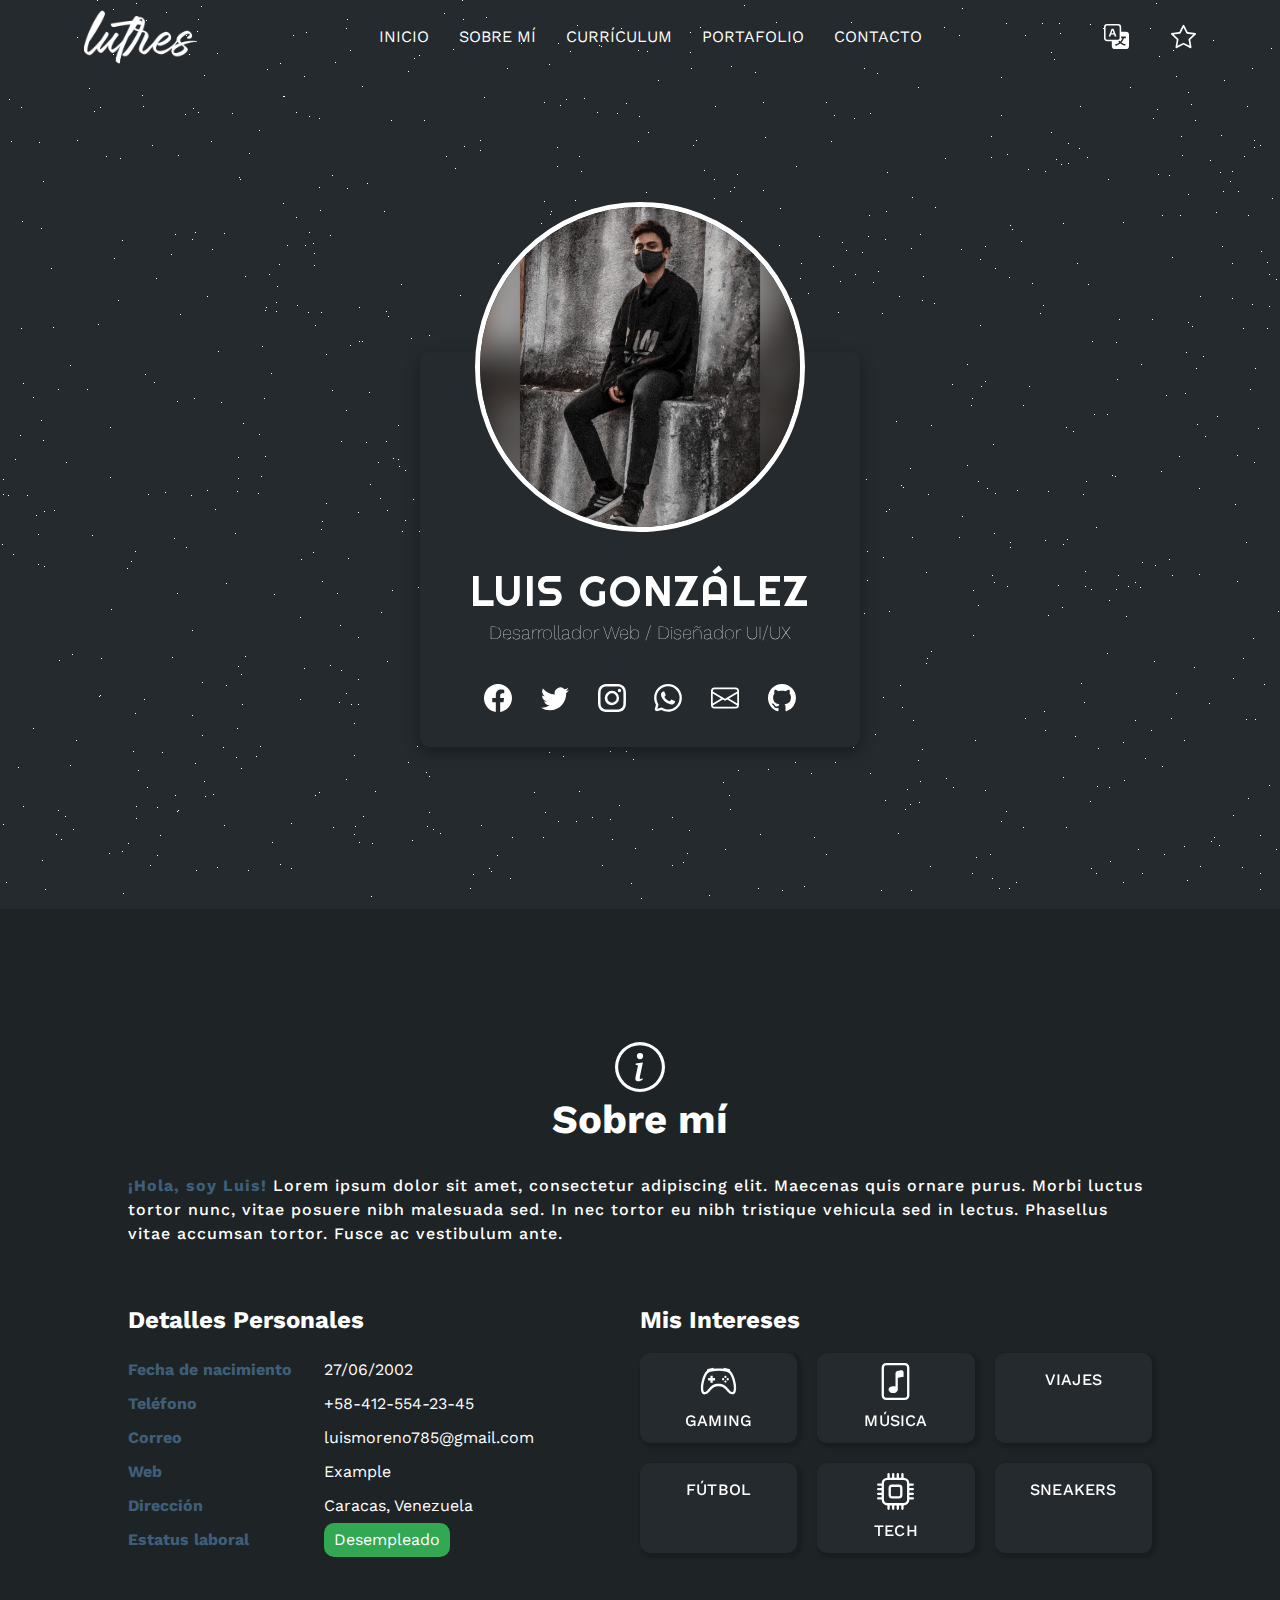
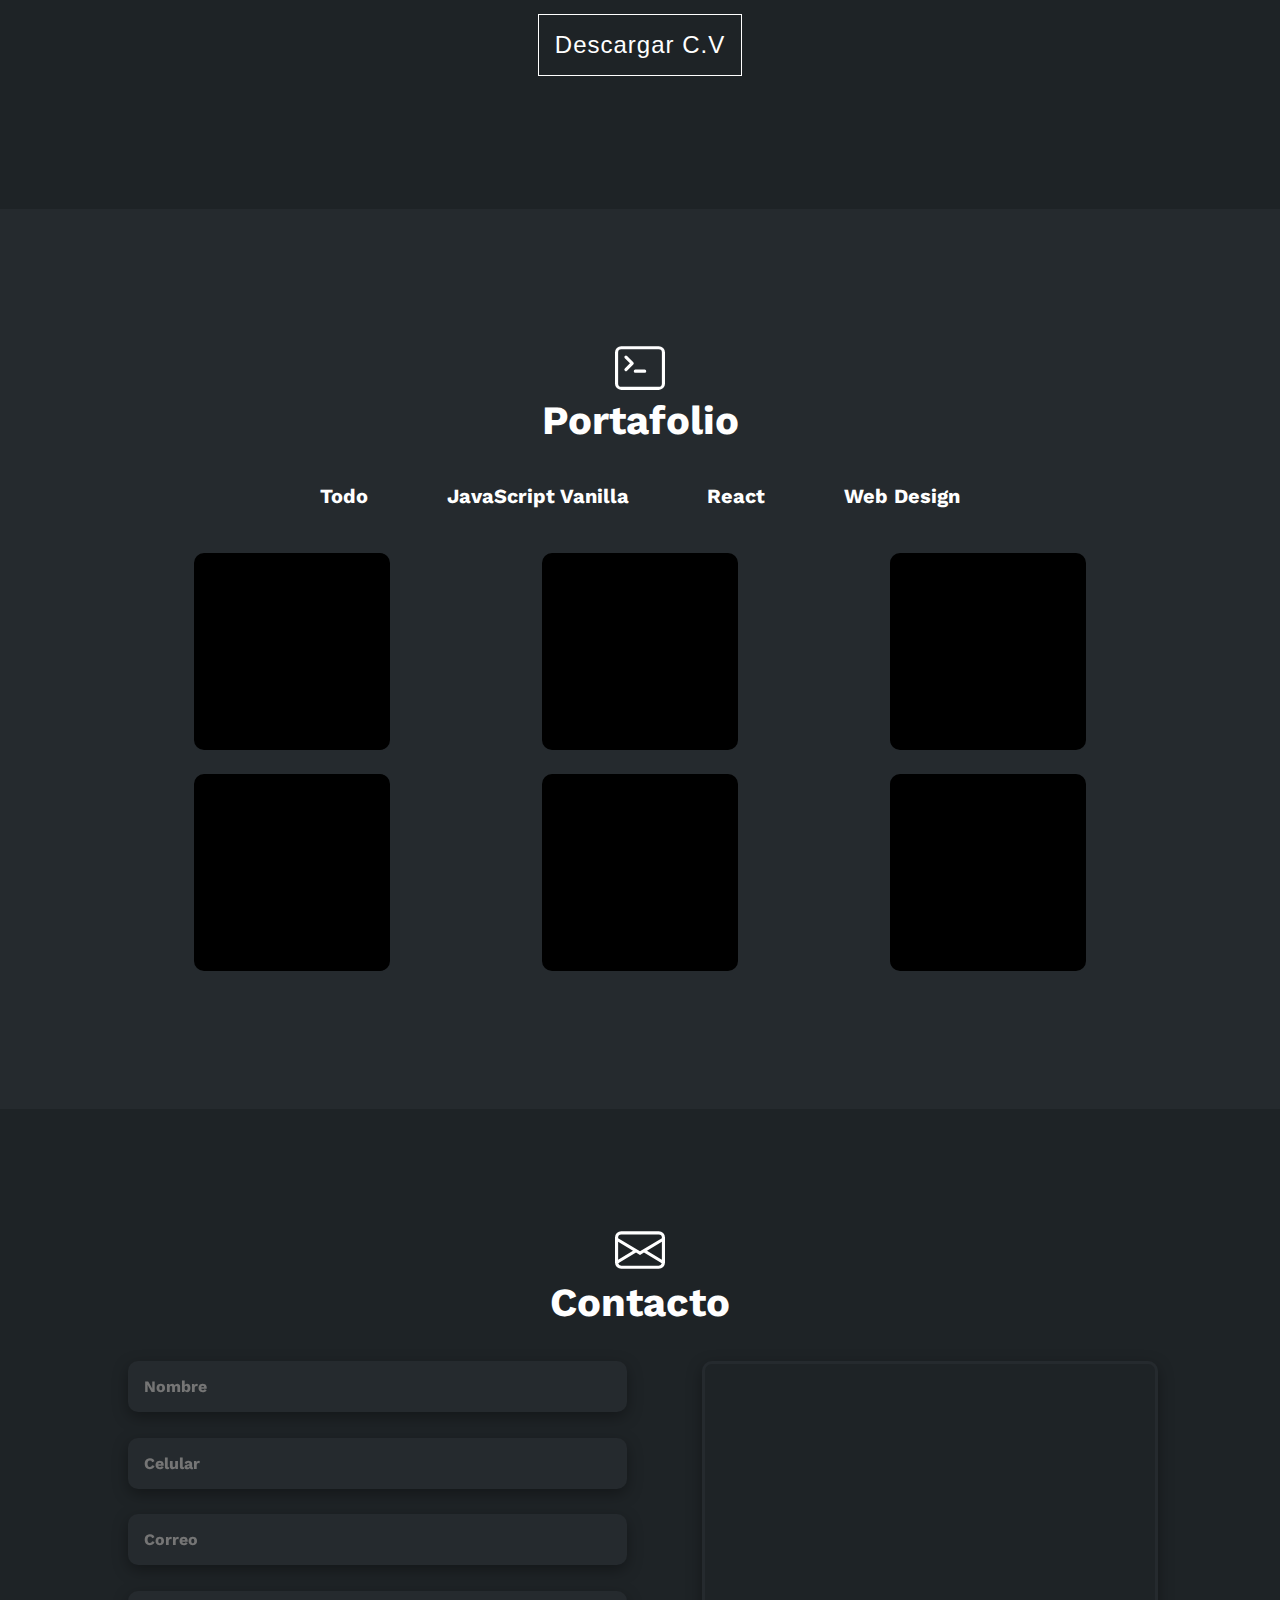
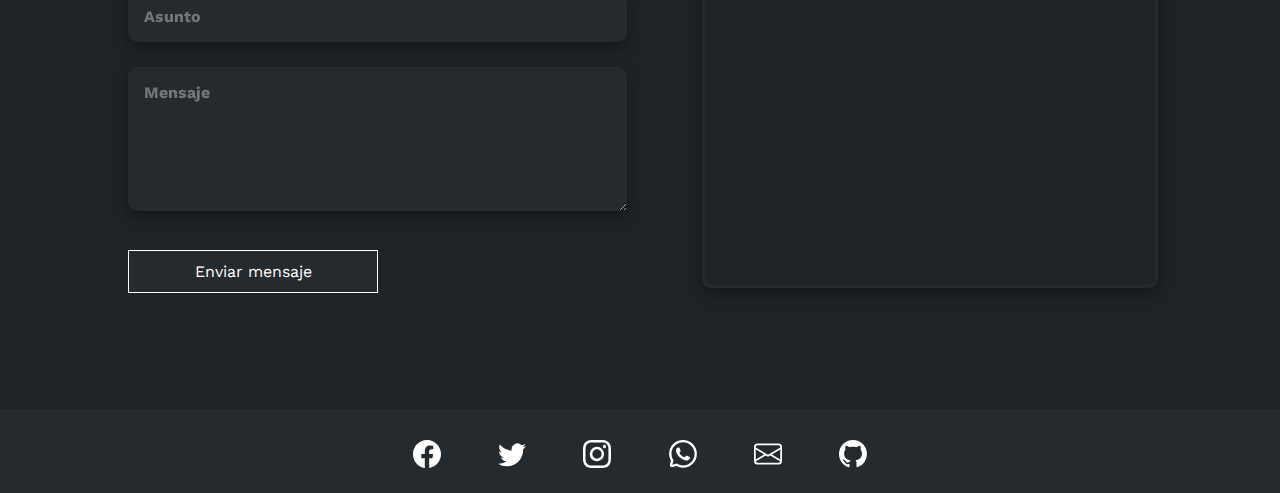
==== commit 5c250cff: "bg animation" ====
--- a/docs/index.html
+++ b/docs/index.html
@@ -1 +1 @@
-<!doctype html><html lang="en"><head><meta charset="UTF-8"><meta http-equiv="X-UA-Compatible" content="IE=edge"><meta name="viewport" content="width=device-width,initial-scale=1"><link rel="preconnect" href="https://fonts.googleapis.com"><link rel="preconnect" href="https://fonts.gstatic.com" crossorigin><link href="https://fonts.googleapis.com/css2?family=Righteous&family=Work+Sans&display=swap" rel="stylesheet"><title>Portfolio</title><link href="main.40f4957dbce5d5d781ac.css" rel="stylesheet"></head><body><header><nav><ul><li><a href="#presentation">INICIO</a></li><li><a href="#about-me">SOBRE MÍ</a></li><li><a href="#about-me">CURRÍCULUM</a></li><li><a href="#portfolio">PORTAFOLIO</a></li><li><a href="#contact">CONTACTO</a></li></ul></nav></header><div class="bg"></div><section class="presentation" id="presentation"><div class="container"><img src="assets\profile.jpg" alt=""><h1 id="name">LUIS GONZÁLEZ</h1><h3>Desarrollador Web / Diseñador UI/UX</h3><div class="social"><ul><li><a href="https://www.facebook.com/luisfergmf" target="_blank"><svg xmlns="http://www.w3.org/2000/svg" width="28" height="28" fill="currentColor" class="bi bi-facebook" viewBox="0 0 16 16"><path d="M16 8.049c0-4.446-3.582-8.05-8-8.05C3.58 0-.002 3.603-.002 8.05c0 4.017 2.926 7.347 6.75 7.951v-5.625h-2.03V8.05H6.75V6.275c0-2.017 1.195-3.131 3.022-3.131.876 0 1.791.157 1.791.157v1.98h-1.009c-.993 0-1.303.621-1.303 1.258v1.51h2.218l-.354 2.326H9.25V16c3.824-.604 6.75-3.934 6.75-7.951z"/></svg></a></li><li><a href="https://twitter.com/lutres" target="_blank"><svg xmlns="http://www.w3.org/2000/svg" width="28" height="28" fill="currentColor" class="bi bi-twitter" viewBox="0 0 16 16"><path d="M5.026 15c6.038 0 9.341-5.003 9.341-9.334 0-.14 0-.282-.006-.422A6.685 6.685 0 0 0 16 3.542a6.658 6.658 0 0 1-1.889.518 3.301 3.301 0 0 0 1.447-1.817 6.533 6.533 0 0 1-2.087.793A3.286 3.286 0 0 0 7.875 6.03a9.325 9.325 0 0 1-6.767-3.429 3.289 3.289 0 0 0 1.018 4.382A3.323 3.323 0 0 1 .64 6.575v.045a3.288 3.288 0 0 0 2.632 3.218 3.203 3.203 0 0 1-.865.115 3.23 3.23 0 0 1-.614-.057 3.283 3.283 0 0 0 3.067 2.277A6.588 6.588 0 0 1 .78 13.58a6.32 6.32 0 0 1-.78-.045A9.344 9.344 0 0 0 5.026 15z"/></svg></a></li><li><a href="https://www.instagram.com/luisfgm85/" target="_blank"><svg xmlns="http://www.w3.org/2000/svg" width="28" height="28" fill="currentColor" class="bi bi-instagram" viewBox="0 0 16 16"><path d="M8 0C5.829 0 5.556.01 4.703.048 3.85.088 3.269.222 2.76.42a3.917 3.917 0 0 0-1.417.923A3.927 3.927 0 0 0 .42 2.76C.222 3.268.087 3.85.048 4.7.01 5.555 0 5.827 0 8.001c0 2.172.01 2.444.048 3.297.04.852.174 1.433.372 1.942.205.526.478.972.923 1.417.444.445.89.719 1.416.923.51.198 1.09.333 1.942.372C5.555 15.99 5.827 16 8 16s2.444-.01 3.298-.048c.851-.04 1.434-.174 1.943-.372a3.916 3.916 0 0 0 1.416-.923c.445-.445.718-.891.923-1.417.197-.509.332-1.09.372-1.942C15.99 10.445 16 10.173 16 8s-.01-2.445-.048-3.299c-.04-.851-.175-1.433-.372-1.941a3.926 3.926 0 0 0-.923-1.417A3.911 3.911 0 0 0 13.24.42c-.51-.198-1.092-.333-1.943-.372C10.443.01 10.172 0 7.998 0h.003zm-.717 1.442h.718c2.136 0 2.389.007 3.232.046.78.035 1.204.166 1.486.275.373.145.64.319.92.599.28.28.453.546.598.92.11.281.24.705.275 1.485.039.843.047 1.096.047 3.231s-.008 2.389-.047 3.232c-.035.78-.166 1.203-.275 1.485a2.47 2.47 0 0 1-.599.919c-.28.28-.546.453-.92.598-.28.11-.704.24-1.485.276-.843.038-1.096.047-3.232.047s-2.39-.009-3.233-.047c-.78-.036-1.203-.166-1.485-.276a2.478 2.478 0 0 1-.92-.598 2.48 2.48 0 0 1-.6-.92c-.109-.281-.24-.705-.275-1.485-.038-.843-.046-1.096-.046-3.233 0-2.136.008-2.388.046-3.231.036-.78.166-1.204.276-1.486.145-.373.319-.64.599-.92.28-.28.546-.453.92-.598.282-.11.705-.24 1.485-.276.738-.034 1.024-.044 2.515-.045v.002zm4.988 1.328a.96.96 0 1 0 0 1.92.96.96 0 0 0 0-1.92zm-4.27 1.122a4.109 4.109 0 1 0 0 8.217 4.109 4.109 0 0 0 0-8.217zm0 1.441a2.667 2.667 0 1 1 0 5.334 2.667 2.667 0 0 1 0-5.334z"/></svg></a></li><li><a href="https://wa.me/+584125542345" target="_blank"><svg xmlns="http://www.w3.org/2000/svg" width="28" height="28" fill="currentColor" class="bi bi-whatsapp" viewBox="0 0 16 16"><path d="M13.601 2.326A7.854 7.854 0 0 0 7.994 0C3.627 0 .068 3.558.064 7.926c0 1.399.366 2.76 1.057 3.965L0 16l4.204-1.102a7.933 7.933 0 0 0 3.79.965h.004c4.368 0 7.926-3.558 7.93-7.93A7.898 7.898 0 0 0 13.6 2.326zM7.994 14.521a6.573 6.573 0 0 1-3.356-.92l-.24-.144-2.494.654.666-2.433-.156-.251a6.56 6.56 0 0 1-1.007-3.505c0-3.626 2.957-6.584 6.591-6.584a6.56 6.56 0 0 1 4.66 1.931 6.557 6.557 0 0 1 1.928 4.66c-.004 3.639-2.961 6.592-6.592 6.592zm3.615-4.934c-.197-.099-1.17-.578-1.353-.646-.182-.065-.315-.099-.445.099-.133.197-.513.646-.627.775-.114.133-.232.148-.43.05-.197-.1-.836-.308-1.592-.985-.59-.525-.985-1.175-1.103-1.372-.114-.198-.011-.304.088-.403.087-.088.197-.232.296-.346.1-.114.133-.198.198-.33.065-.134.034-.248-.015-.347-.05-.099-.445-1.076-.612-1.47-.16-.389-.323-.335-.445-.34-.114-.007-.247-.007-.38-.007a.729.729 0 0 0-.529.247c-.182.198-.691.677-.691 1.654 0 .977.71 1.916.81 2.049.098.133 1.394 2.132 3.383 2.992.47.205.84.326 1.129.418.475.152.904.129 1.246.08.38-.058 1.171-.48 1.338-.943.164-.464.164-.86.114-.943-.049-.084-.182-.133-.38-.232z"/></svg></a></li><li><a href="https://mail.google.com/mail/u/0/#inbox?compose=CllgCHrhTmhKdNMDTPjXfqsLPSzbpLLJwBDSBvPwZwBVTVTwFwgBrQDrZVTxgwHdktWwMFXWSMg" target="_blank"><svg xmlns="http://www.w3.org/2000/svg" width="28" height="28" fill="currentColor" class="bi bi-envelope" viewBox="0 0 16 16"><path d="M0 4a2 2 0 0 1 2-2h12a2 2 0 0 1 2 2v8a2 2 0 0 1-2 2H2a2 2 0 0 1-2-2V4zm2-1a1 1 0 0 0-1 1v.217l7 4.2 7-4.2V4a1 1 0 0 0-1-1H2zm13 2.383-4.758 2.855L15 11.114v-5.73zm-.034 6.878L9.271 8.82 8 9.583 6.728 8.82l-5.694 3.44A1 1 0 0 0 2 13h12a1 1 0 0 0 .966-.739zM1 11.114l4.758-2.876L1 5.383v5.73z"/></svg></a></li><li><a href="https://github.com/lutres" target="_blank"><svg xmlns="http://www.w3.org/2000/svg" width="28" height="28" fill="currentColor" class="bi bi-github" viewBox="0 0 16 16"><path d="M8 0C3.58 0 0 3.58 0 8c0 3.54 2.29 6.53 5.47 7.59.4.07.55-.17.55-.38 0-.19-.01-.82-.01-1.49-2.01.37-2.53-.49-2.69-.94-.09-.23-.48-.94-.82-1.13-.28-.15-.68-.52-.01-.53.63-.01 1.08.58 1.23.82.72 1.21 1.87.87 2.33.66.07-.52.28-.87.51-1.07-1.78-.2-3.64-.89-3.64-3.95 0-.87.31-1.59.82-2.15-.08-.2-.36-1.02.08-2.12 0 0 .67-.21 2.2.82.64-.18 1.32-.27 2-.27.68 0 1.36.09 2 .27 1.53-1.04 2.2-.82 2.2-.82.44 1.1.16 1.92.08 2.12.51.56.82 1.27.82 2.15 0 3.07-1.87 3.75-3.65 3.95.29.25.54.73.54 1.48 0 1.07-.01 1.93-.01 2.2 0 .21.15.46.55.38A8.012 8.012 0 0 0 16 8c0-4.42-3.58-8-8-8z"/></svg></a></li></ul></div></div></section><section class="about-me" id="about-me"><div class="title"><svg xmlns="http://www.w3.org/2000/svg" width="50" height="50" fill="currentColor" class="bi bi-info-circle" viewBox="0 0 16 16"><path d="M8 15A7 7 0 1 1 8 1a7 7 0 0 1 0 14zm0 1A8 8 0 1 0 8 0a8 8 0 0 0 0 16z"/><path d="m8.93 6.588-2.29.287-.082.38.45.083c.294.07.352.176.288.469l-.738 3.468c-.194.897.105 1.319.808 1.319.545 0 1.178-.252 1.465-.598l.088-.416c-.2.176-.492.246-.686.246-.275 0-.375-.193-.304-.533L8.93 6.588zM9 4.5a1 1 0 1 1-2 0 1 1 0 0 1 2 0z"/></svg><h1>Sobre mí</h1></div><div class="info"><p><span class="highlight">¡Hola, soy Luis!</span> Lorem ipsum dolor sit amet, consectetur adipiscing elit. Maecenas quis ornare purus. Morbi luctus tortor nunc, vitae posuere nibh malesuada sed. In nec tortor eu nibh tristique vehicula sed in lectus. Phasellus vitae accumsan tortor. Fusce ac vestibulum ante.</p><div class="personal"><div class="details"><h2 class="title-details">Detalles Personales</h2><div class="info-details"><div class="ask"><ul><li>Fecha de nacimiento</li><li>Teléfono</li><li>Correo</li><li>Web</li><li>Dirección</li><li>Estatus laboral</li></ul></div><div class="response"><ul><li>27/06/2002</li><li>+58-412-554-23-45</li><li>luismoreno785@gmail.com</li><li>Example</li><li>Caracas, Venezuela</li><li class="status">Desempleado</li></ul></div></div></div><div class="interest"><h2 class="title-interest">Mis Intereses</h2><div class="info-interest"><ul><li><svg xmlns="http://www.w3.org/2000/svg" width="37" height="37" fill="currentColor" class="bi bi-controller" viewBox="0 0 16 16"><path d="M11.5 6.027a.5.5 0 1 1-1 0 .5.5 0 0 1 1 0zm-1.5 1.5a.5.5 0 1 0 0-1 .5.5 0 0 0 0 1zm2.5-.5a.5.5 0 1 1-1 0 .5.5 0 0 1 1 0zm-1.5 1.5a.5.5 0 1 0 0-1 .5.5 0 0 0 0 1zm-6.5-3h1v1h1v1h-1v1h-1v-1h-1v-1h1v-1z"/><path d="M3.051 3.26a.5.5 0 0 1 .354-.613l1.932-.518a.5.5 0 0 1 .62.39c.655-.079 1.35-.117 2.043-.117.72 0 1.443.041 2.12.126a.5.5 0 0 1 .622-.399l1.932.518a.5.5 0 0 1 .306.729c.14.09.266.19.373.297.408.408.78 1.05 1.095 1.772.32.733.599 1.591.805 2.466.206.875.34 1.78.364 2.606.024.816-.059 1.602-.328 2.21a1.42 1.42 0 0 1-1.445.83c-.636-.067-1.115-.394-1.513-.773-.245-.232-.496-.526-.739-.808-.126-.148-.25-.292-.368-.423-.728-.804-1.597-1.527-3.224-1.527-1.627 0-2.496.723-3.224 1.527-.119.131-.242.275-.368.423-.243.282-.494.575-.739.808-.398.38-.877.706-1.513.773a1.42 1.42 0 0 1-1.445-.83c-.27-.608-.352-1.395-.329-2.21.024-.826.16-1.73.365-2.606.206-.875.486-1.733.805-2.466.315-.722.687-1.364 1.094-1.772a2.34 2.34 0 0 1 .433-.335.504.504 0 0 1-.028-.079zm2.036.412c-.877.185-1.469.443-1.733.708-.276.276-.587.783-.885 1.465a13.748 13.748 0 0 0-.748 2.295 12.351 12.351 0 0 0-.339 2.406c-.022.755.062 1.368.243 1.776a.42.42 0 0 0 .426.24c.327-.034.61-.199.929-.502.212-.202.4-.423.615-.674.133-.156.276-.323.44-.504C4.861 9.969 5.978 9.027 8 9.027s3.139.942 3.965 1.855c.164.181.307.348.44.504.214.251.403.472.615.674.318.303.601.468.929.503a.42.42 0 0 0 .426-.241c.18-.408.265-1.02.243-1.776a12.354 12.354 0 0 0-.339-2.406 13.753 13.753 0 0 0-.748-2.295c-.298-.682-.61-1.19-.885-1.465-.264-.265-.856-.523-1.733-.708-.85-.179-1.877-.27-2.913-.27-1.036 0-2.063.091-2.913.27z"/></svg><p class="text">GAMING</p></li><li><svg xmlns="http://www.w3.org/2000/svg" width="37" height="37" fill="currentColor" class="bi bi-file-music" viewBox="0 0 16 16"><path d="M10.304 3.13a1 1 0 0 1 1.196.98v1.8l-2.5.5v5.09c0 .495-.301.883-.662 1.123C7.974 12.866 7.499 13 7 13c-.5 0-.974-.134-1.338-.377-.36-.24-.662-.628-.662-1.123s.301-.883.662-1.123C6.026 10.134 6.501 10 7 10c.356 0 .7.068 1 .196V4.41a1 1 0 0 1 .804-.98l1.5-.3z"/><path d="M4 0a2 2 0 0 0-2 2v12a2 2 0 0 0 2 2h8a2 2 0 0 0 2-2V2a2 2 0 0 0-2-2H4zm0 1h8a1 1 0 0 1 1 1v12a1 1 0 0 1-1 1H4a1 1 0 0 1-1-1V2a1 1 0 0 1 1-1z"/></svg><p class="text">MÚSICA</p></li><li><p class="text">VIAJES</p></li><li><p class="text">FÚTBOL</p></li><li><svg xmlns="http://www.w3.org/2000/svg" width="37" height="37" fill="currentColor" class="bi bi-cpu" viewBox="0 0 16 16"><path d="M5 0a.5.5 0 0 1 .5.5V2h1V.5a.5.5 0 0 1 1 0V2h1V.5a.5.5 0 0 1 1 0V2h1V.5a.5.5 0 0 1 1 0V2A2.5 2.5 0 0 1 14 4.5h1.5a.5.5 0 0 1 0 1H14v1h1.5a.5.5 0 0 1 0 1H14v1h1.5a.5.5 0 0 1 0 1H14v1h1.5a.5.5 0 0 1 0 1H14a2.5 2.5 0 0 1-2.5 2.5v1.5a.5.5 0 0 1-1 0V14h-1v1.5a.5.5 0 0 1-1 0V14h-1v1.5a.5.5 0 0 1-1 0V14h-1v1.5a.5.5 0 0 1-1 0V14A2.5 2.5 0 0 1 2 11.5H.5a.5.5 0 0 1 0-1H2v-1H.5a.5.5 0 0 1 0-1H2v-1H.5a.5.5 0 0 1 0-1H2v-1H.5a.5.5 0 0 1 0-1H2A2.5 2.5 0 0 1 4.5 2V.5A.5.5 0 0 1 5 0zm-.5 3A1.5 1.5 0 0 0 3 4.5v7A1.5 1.5 0 0 0 4.5 13h7a1.5 1.5 0 0 0 1.5-1.5v-7A1.5 1.5 0 0 0 11.5 3h-7zM5 6.5A1.5 1.5 0 0 1 6.5 5h3A1.5 1.5 0 0 1 11 6.5v3A1.5 1.5 0 0 1 9.5 11h-3A1.5 1.5 0 0 1 5 9.5v-3zM6.5 6a.5.5 0 0 0-.5.5v3a.5.5 0 0 0 .5.5h3a.5.5 0 0 0 .5-.5v-3a.5.5 0 0 0-.5-.5h-3z"/></svg><p class="text">TECH</p></li><li><p class="sneakers">SNEAKERS</p></li></ul></div></div></div></div><button class="cv"><a href="assets/C.V Luis.pdf" download="C.V_Luis">Descargar C.V</a></button></section><section class="portfolio" id="portfolio"><div class="title"><svg xmlns="http://www.w3.org/2000/svg" width="50" height="50" fill="currentColor" class="bi bi-terminal" viewBox="0 0 16 16"><path d="M6 9a.5.5 0 0 1 .5-.5h3a.5.5 0 0 1 0 1h-3A.5.5 0 0 1 6 9zM3.854 4.146a.5.5 0 1 0-.708.708L4.793 6.5 3.146 8.146a.5.5 0 1 0 .708.708l2-2a.5.5 0 0 0 0-.708l-2-2z"/><path d="M2 1a2 2 0 0 0-2 2v10a2 2 0 0 0 2 2h12a2 2 0 0 0 2-2V3a2 2 0 0 0-2-2H2zm12 1a1 1 0 0 1 1 1v10a1 1 0 0 1-1 1H2a1 1 0 0 1-1-1V3a1 1 0 0 1 1-1h12z"/></svg><h1>Portafolio</h1></div><div class="categories"><ul><li><button class="categories-btn" id="all"><h2>Todo</h2></button></li><li><button class="categories-btn" id="vanilla"><h2>JavaScript Vanilla</h2></button></li><li><button class="categories-btn" id="react"><h2>React</h2></button></li><li><button class="categories-btn" id="design"><h2>Web Design</h2></button></li></ul></div><div class="projects"><div class="project"><a href="https://lutres.github.io/blackjack-v2/" target="_blank"><img src="assets\ex.jpg" alt="" class="thumbnail"></a></div><div class="proyect"><img src="assets\ex.jpg" alt="" class="thumbnail"></div><div class="proyect"><img src="assets\ex.jpg" alt="" class="thumbnail"></div><div class="proyect"><img src="assets\ex.jpg" alt="" class="thumbnail"></div><div class="proyect"><img src="assets\ex.jpg" alt="" class="thumbnail"></div><div class="proyect"><img src="assets\ex.jpg" alt="" class="thumbnail"></div></div></section><section class="contact" id="contact"><div class="title"><svg xmlns="http://www.w3.org/2000/svg" width="50" height="50" fill="currentColor" class="bi bi-envelope" viewBox="0 0 16 16"><path d="M0 4a2 2 0 0 1 2-2h12a2 2 0 0 1 2 2v8a2 2 0 0 1-2 2H2a2 2 0 0 1-2-2V4zm2-1a1 1 0 0 0-1 1v.217l7 4.2 7-4.2V4a1 1 0 0 0-1-1H2zm13 2.383-4.758 2.855L15 11.114v-5.73zm-.034 6.878L9.271 8.82 8 9.583 6.728 8.82l-5.694 3.44A1 1 0 0 0 2 13h12a1 1 0 0 0 .966-.739zM1 11.114l4.758-2.876L1 5.383v5.73z"/></svg><h1>Contacto</h1></div><div class="content"><form action="https://formspree.io/f/mleaaazz" class="mail" id="form" method="POST"><input name="name" placeholder="Nombre" class="input"> <input name="number" id="phone" placeholder="Celular" class="input"> <input type="email" name="email" id="email" placeholder="Correo" class="input"> <input name="subject" id="subject" placeholder="Asunto" class="input"> <textarea type="text" name="message" id="message" placeholder="Mensaje" class="input message"></textarea> <button type="submit" id="submit">Enviar mensaje</button></form><div class="mapouter"><div class="gmap_canvas"><iframe width="600" height="500" id="gmap_canvas" src="https://maps.google.com/maps?q=Caracas,%20Venezuela&t=&z=13&ie=UTF8&iwloc=&output=embed" frameborder="0" scrolling="no" marginheight="0" marginwidth="0"></iframe><a href="https://yt2.org"></a><br><a href="https://www.embedgooglemap.net"></a></div></div></div></section><footer><div class="social"><ul><li><a href="https://www.facebook.com/luisfergmf" target="_blank"><svg xmlns="http://www.w3.org/2000/svg" width="28" height="28" fill="currentColor" class="bi bi-facebook" viewBox="0 0 16 16"><path d="M16 8.049c0-4.446-3.582-8.05-8-8.05C3.58 0-.002 3.603-.002 8.05c0 4.017 2.926 7.347 6.75 7.951v-5.625h-2.03V8.05H6.75V6.275c0-2.017 1.195-3.131 3.022-3.131.876 0 1.791.157 1.791.157v1.98h-1.009c-.993 0-1.303.621-1.303 1.258v1.51h2.218l-.354 2.326H9.25V16c3.824-.604 6.75-3.934 6.75-7.951z"/></svg></a></li><li><a href="https://twitter.com/lutres" target="_blank"><svg xmlns="http://www.w3.org/2000/svg" width="28" height="28" fill="currentColor" class="bi bi-twitter" viewBox="0 0 16 16"><path d="M5.026 15c6.038 0 9.341-5.003 9.341-9.334 0-.14 0-.282-.006-.422A6.685 6.685 0 0 0 16 3.542a6.658 6.658 0 0 1-1.889.518 3.301 3.301 0 0 0 1.447-1.817 6.533 6.533 0 0 1-2.087.793A3.286 3.286 0 0 0 7.875 6.03a9.325 9.325 0 0 1-6.767-3.429 3.289 3.289 0 0 0 1.018 4.382A3.323 3.323 0 0 1 .64 6.575v.045a3.288 3.288 0 0 0 2.632 3.218 3.203 3.203 0 0 1-.865.115 3.23 3.23 0 0 1-.614-.057 3.283 3.283 0 0 0 3.067 2.277A6.588 6.588 0 0 1 .78 13.58a6.32 6.32 0 0 1-.78-.045A9.344 9.344 0 0 0 5.026 15z"/></svg></a></li><li><a href="https://www.instagram.com/luisfgm85/" target="_blank"><svg xmlns="http://www.w3.org/2000/svg" width="28" height="28" fill="currentColor" class="bi bi-instagram" viewBox="0 0 16 16"><path d="M8 0C5.829 0 5.556.01 4.703.048 3.85.088 3.269.222 2.76.42a3.917 3.917 0 0 0-1.417.923A3.927 3.927 0 0 0 .42 2.76C.222 3.268.087 3.85.048 4.7.01 5.555 0 5.827 0 8.001c0 2.172.01 2.444.048 3.297.04.852.174 1.433.372 1.942.205.526.478.972.923 1.417.444.445.89.719 1.416.923.51.198 1.09.333 1.942.372C5.555 15.99 5.827 16 8 16s2.444-.01 3.298-.048c.851-.04 1.434-.174 1.943-.372a3.916 3.916 0 0 0 1.416-.923c.445-.445.718-.891.923-1.417.197-.509.332-1.09.372-1.942C15.99 10.445 16 10.173 16 8s-.01-2.445-.048-3.299c-.04-.851-.175-1.433-.372-1.941a3.926 3.926 0 0 0-.923-1.417A3.911 3.911 0 0 0 13.24.42c-.51-.198-1.092-.333-1.943-.372C10.443.01 10.172 0 7.998 0h.003zm-.717 1.442h.718c2.136 0 2.389.007 3.232.046.78.035 1.204.166 1.486.275.373.145.64.319.92.599.28.28.453.546.598.92.11.281.24.705.275 1.485.039.843.047 1.096.047 3.231s-.008 2.389-.047 3.232c-.035.78-.166 1.203-.275 1.485a2.47 2.47 0 0 1-.599.919c-.28.28-.546.453-.92.598-.28.11-.704.24-1.485.276-.843.038-1.096.047-3.232.047s-2.39-.009-3.233-.047c-.78-.036-1.203-.166-1.485-.276a2.478 2.478 0 0 1-.92-.598 2.48 2.48 0 0 1-.6-.92c-.109-.281-.24-.705-.275-1.485-.038-.843-.046-1.096-.046-3.233 0-2.136.008-2.388.046-3.231.036-.78.166-1.204.276-1.486.145-.373.319-.64.599-.92.28-.28.546-.453.92-.598.282-.11.705-.24 1.485-.276.738-.034 1.024-.044 2.515-.045v.002zm4.988 1.328a.96.96 0 1 0 0 1.92.96.96 0 0 0 0-1.92zm-4.27 1.122a4.109 4.109 0 1 0 0 8.217 4.109 4.109 0 0 0 0-8.217zm0 1.441a2.667 2.667 0 1 1 0 5.334 2.667 2.667 0 0 1 0-5.334z"/></svg></a></li><li><a href="https://wa.me/+584125542345" target="_blank"><svg xmlns="http://www.w3.org/2000/svg" width="28" height="28" fill="currentColor" class="bi bi-whatsapp" viewBox="0 0 16 16"><path d="M13.601 2.326A7.854 7.854 0 0 0 7.994 0C3.627 0 .068 3.558.064 7.926c0 1.399.366 2.76 1.057 3.965L0 16l4.204-1.102a7.933 7.933 0 0 0 3.79.965h.004c4.368 0 7.926-3.558 7.93-7.93A7.898 7.898 0 0 0 13.6 2.326zM7.994 14.521a6.573 6.573 0 0 1-3.356-.92l-.24-.144-2.494.654.666-2.433-.156-.251a6.56 6.56 0 0 1-1.007-3.505c0-3.626 2.957-6.584 6.591-6.584a6.56 6.56 0 0 1 4.66 1.931 6.557 6.557 0 0 1 1.928 4.66c-.004 3.639-2.961 6.592-6.592 6.592zm3.615-4.934c-.197-.099-1.17-.578-1.353-.646-.182-.065-.315-.099-.445.099-.133.197-.513.646-.627.775-.114.133-.232.148-.43.05-.197-.1-.836-.308-1.592-.985-.59-.525-.985-1.175-1.103-1.372-.114-.198-.011-.304.088-.403.087-.088.197-.232.296-.346.1-.114.133-.198.198-.33.065-.134.034-.248-.015-.347-.05-.099-.445-1.076-.612-1.47-.16-.389-.323-.335-.445-.34-.114-.007-.247-.007-.38-.007a.729.729 0 0 0-.529.247c-.182.198-.691.677-.691 1.654 0 .977.71 1.916.81 2.049.098.133 1.394 2.132 3.383 2.992.47.205.84.326 1.129.418.475.152.904.129 1.246.08.38-.058 1.171-.48 1.338-.943.164-.464.164-.86.114-.943-.049-.084-.182-.133-.38-.232z"/></svg></a></li><li><a href="https://mail.google.com/mail/u/0/#inbox?compose=CllgCHrhTmhKdNMDTPjXfqsLPSzbpLLJwBDSBvPwZwBVTVTwFwgBrQDrZVTxgwHdktWwMFXWSMg" target="_blank"><svg xmlns="http://www.w3.org/2000/svg" width="28" height="28" fill="currentColor" class="bi bi-envelope" viewBox="0 0 16 16"><path d="M0 4a2 2 0 0 1 2-2h12a2 2 0 0 1 2 2v8a2 2 0 0 1-2 2H2a2 2 0 0 1-2-2V4zm2-1a1 1 0 0 0-1 1v.217l7 4.2 7-4.2V4a1 1 0 0 0-1-1H2zm13 2.383-4.758 2.855L15 11.114v-5.73zm-.034 6.878L9.271 8.82 8 9.583 6.728 8.82l-5.694 3.44A1 1 0 0 0 2 13h12a1 1 0 0 0 .966-.739zM1 11.114l4.758-2.876L1 5.383v5.73z"/></svg></a></li><li><a href="https://github.com/lutres" target="_blank"><svg xmlns="http://www.w3.org/2000/svg" width="28" height="28" fill="currentColor" class="bi bi-github" viewBox="0 0 16 16"><path d="M8 0C3.58 0 0 3.58 0 8c0 3.54 2.29 6.53 5.47 7.59.4.07.55-.17.55-.38 0-.19-.01-.82-.01-1.49-2.01.37-2.53-.49-2.69-.94-.09-.23-.48-.94-.82-1.13-.28-.15-.68-.52-.01-.53.63-.01 1.08.58 1.23.82.72 1.21 1.87.87 2.33.66.07-.52.28-.87.51-1.07-1.78-.2-3.64-.89-3.64-3.95 0-.87.31-1.59.82-2.15-.08-.2-.36-1.02.08-2.12 0 0 .67-.21 2.2.82.64-.18 1.32-.27 2-.27.68 0 1.36.09 2 .27 1.53-1.04 2.2-.82 2.2-.82.44 1.1.16 1.92.08 2.12.51.56.82 1.27.82 2.15 0 3.07-1.87 3.75-3.65 3.95.29.25.54.73.54 1.48 0 1.07-.01 1.93-.01 2.2 0 .21.15.46.55.38A8.012 8.012 0 0 0 16 8c0-4.42-3.58-8-8-8z"/></svg></a></li></ul></div></footer><script defer="defer" src="main.871b10e4c9179198c8c0.js"></script></body></html>+<!doctype html><html lang="en"><head><meta charset="UTF-8"><meta http-equiv="X-UA-Compatible" content="IE=edge"><meta name="viewport" content="width=device-width,initial-scale=1"><link rel="preconnect" href="https://fonts.googleapis.com"><link rel="preconnect" href="https://fonts.gstatic.com" crossorigin><link href="https://fonts.googleapis.com/css2?family=Righteous&family=Work+Sans&display=swap" rel="stylesheet"><title>Portfolio</title><link href="main.30e09b5604a216a50a4f.css" rel="stylesheet"></head><body><header><nav><a href="#presentation" class="logo-link"><img src="assets/logo.png" alt="Logo" srcset="" class="logo"></a><ul class="nav-bar"><li><a href="#presentation">INICIO</a></li><li><a href="#about-me">SOBRE MÍ</a></li><li><a href="#about-me">CURRÍCULUM</a></li><li><a href="#portfolio">PORTAFOLIO</a></li><li><a href="#contact">CONTACTO</a></li></ul><ul class="buttons"><li class="translate"><button title="Traducir al inglés" class="translate"><svg xmlns="http://www.w3.org/2000/svg" width="25" height="25" fill="currentColor" class="bi bi-translate" viewBox="0 0 16 16"><path d="M4.545 6.714 4.11 8H3l1.862-5h1.284L8 8H6.833l-.435-1.286H4.545zm1.634-.736L5.5 3.956h-.049l-.679 2.022H6.18z"/><path d="M0 2a2 2 0 0 1 2-2h7a2 2 0 0 1 2 2v3h3a2 2 0 0 1 2 2v7a2 2 0 0 1-2 2H7a2 2 0 0 1-2-2v-3H2a2 2 0 0 1-2-2V2zm2-1a1 1 0 0 0-1 1v7a1 1 0 0 0 1 1h7a1 1 0 0 0 1-1V2a1 1 0 0 0-1-1H2zm7.138 9.995c.193.301.402.583.63.846-.748.575-1.673 1.001-2.768 1.292.178.217.451.635.555.867 1.125-.359 2.08-.844 2.886-1.494.777.665 1.739 1.165 2.93 1.472.133-.254.414-.673.629-.89-1.125-.253-2.057-.694-2.82-1.284.681-.747 1.222-1.651 1.621-2.757H14V8h-3v1.047h.765c-.318.844-.74 1.546-1.272 2.13a6.066 6.066 0 0 1-.415-.492 1.988 1.988 0 0 1-.94.31z"/></svg> <i class="fa-solid fa-language"></i></button></li><li class="animation"><button title="Activar animación de fondo (puede afectar el rendimiento de la página)" class="animation" id="animation"><svg xmlns="http://www.w3.org/2000/svg" width="25" height="25" fill="currentColor" class="bi bi-star" viewBox="0 0 16 16"><path d="M2.866 14.85c-.078.444.36.791.746.593l4.39-2.256 4.389 2.256c.386.198.824-.149.746-.592l-.83-4.73 3.522-3.356c.33-.314.16-.888-.282-.95l-4.898-.696L8.465.792a.513.513 0 0 0-.927 0L5.354 5.12l-4.898.696c-.441.062-.612.636-.283.95l3.523 3.356-.83 4.73zm4.905-2.767-3.686 1.894.694-3.957a.565.565 0 0 0-.163-.505L1.71 6.745l4.052-.576a.525.525 0 0 0 .393-.288L8 2.223l1.847 3.658a.525.525 0 0 0 .393.288l4.052.575-2.906 2.77a.565.565 0 0 0-.163.506l.694 3.957-3.686-1.894a.503.503 0 0 0-.461 0z"/></svg></button></li></ul></nav></header><div class="bg"></div><section class="presentation" id="presentation"><div class="container"><img src="assets\profile.jpg" alt=""><h1 id="name">LUIS GONZÁLEZ</h1><h3>Desarrollador Web / Diseñador UI/UX</h3><div class="social"><ul><li><a href="https://www.facebook.com/luisfergmf" target="_blank"><svg xmlns="http://www.w3.org/2000/svg" width="28" height="28" fill="currentColor" class="bi bi-facebook" viewBox="0 0 16 16"><path d="M16 8.049c0-4.446-3.582-8.05-8-8.05C3.58 0-.002 3.603-.002 8.05c0 4.017 2.926 7.347 6.75 7.951v-5.625h-2.03V8.05H6.75V6.275c0-2.017 1.195-3.131 3.022-3.131.876 0 1.791.157 1.791.157v1.98h-1.009c-.993 0-1.303.621-1.303 1.258v1.51h2.218l-.354 2.326H9.25V16c3.824-.604 6.75-3.934 6.75-7.951z"/></svg></a></li><li><a href="https://twitter.com/lutres" target="_blank"><svg xmlns="http://www.w3.org/2000/svg" width="28" height="28" fill="currentColor" class="bi bi-twitter" viewBox="0 0 16 16"><path d="M5.026 15c6.038 0 9.341-5.003 9.341-9.334 0-.14 0-.282-.006-.422A6.685 6.685 0 0 0 16 3.542a6.658 6.658 0 0 1-1.889.518 3.301 3.301 0 0 0 1.447-1.817 6.533 6.533 0 0 1-2.087.793A3.286 3.286 0 0 0 7.875 6.03a9.325 9.325 0 0 1-6.767-3.429 3.289 3.289 0 0 0 1.018 4.382A3.323 3.323 0 0 1 .64 6.575v.045a3.288 3.288 0 0 0 2.632 3.218 3.203 3.203 0 0 1-.865.115 3.23 3.23 0 0 1-.614-.057 3.283 3.283 0 0 0 3.067 2.277A6.588 6.588 0 0 1 .78 13.58a6.32 6.32 0 0 1-.78-.045A9.344 9.344 0 0 0 5.026 15z"/></svg></a></li><li><a href="https://www.instagram.com/luisfgm85/" target="_blank"><svg xmlns="http://www.w3.org/2000/svg" width="28" height="28" fill="currentColor" class="bi bi-instagram" viewBox="0 0 16 16"><path d="M8 0C5.829 0 5.556.01 4.703.048 3.85.088 3.269.222 2.76.42a3.917 3.917 0 0 0-1.417.923A3.927 3.927 0 0 0 .42 2.76C.222 3.268.087 3.85.048 4.7.01 5.555 0 5.827 0 8.001c0 2.172.01 2.444.048 3.297.04.852.174 1.433.372 1.942.205.526.478.972.923 1.417.444.445.89.719 1.416.923.51.198 1.09.333 1.942.372C5.555 15.99 5.827 16 8 16s2.444-.01 3.298-.048c.851-.04 1.434-.174 1.943-.372a3.916 3.916 0 0 0 1.416-.923c.445-.445.718-.891.923-1.417.197-.509.332-1.09.372-1.942C15.99 10.445 16 10.173 16 8s-.01-2.445-.048-3.299c-.04-.851-.175-1.433-.372-1.941a3.926 3.926 0 0 0-.923-1.417A3.911 3.911 0 0 0 13.24.42c-.51-.198-1.092-.333-1.943-.372C10.443.01 10.172 0 7.998 0h.003zm-.717 1.442h.718c2.136 0 2.389.007 3.232.046.78.035 1.204.166 1.486.275.373.145.64.319.92.599.28.28.453.546.598.92.11.281.24.705.275 1.485.039.843.047 1.096.047 3.231s-.008 2.389-.047 3.232c-.035.78-.166 1.203-.275 1.485a2.47 2.47 0 0 1-.599.919c-.28.28-.546.453-.92.598-.28.11-.704.24-1.485.276-.843.038-1.096.047-3.232.047s-2.39-.009-3.233-.047c-.78-.036-1.203-.166-1.485-.276a2.478 2.478 0 0 1-.92-.598 2.48 2.48 0 0 1-.6-.92c-.109-.281-.24-.705-.275-1.485-.038-.843-.046-1.096-.046-3.233 0-2.136.008-2.388.046-3.231.036-.78.166-1.204.276-1.486.145-.373.319-.64.599-.92.28-.28.546-.453.92-.598.282-.11.705-.24 1.485-.276.738-.034 1.024-.044 2.515-.045v.002zm4.988 1.328a.96.96 0 1 0 0 1.92.96.96 0 0 0 0-1.92zm-4.27 1.122a4.109 4.109 0 1 0 0 8.217 4.109 4.109 0 0 0 0-8.217zm0 1.441a2.667 2.667 0 1 1 0 5.334 2.667 2.667 0 0 1 0-5.334z"/></svg></a></li><li><a href="https://wa.me/+584125542345" target="_blank"><svg xmlns="http://www.w3.org/2000/svg" width="28" height="28" fill="currentColor" class="bi bi-whatsapp" viewBox="0 0 16 16"><path d="M13.601 2.326A7.854 7.854 0 0 0 7.994 0C3.627 0 .068 3.558.064 7.926c0 1.399.366 2.76 1.057 3.965L0 16l4.204-1.102a7.933 7.933 0 0 0 3.79.965h.004c4.368 0 7.926-3.558 7.93-7.93A7.898 7.898 0 0 0 13.6 2.326zM7.994 14.521a6.573 6.573 0 0 1-3.356-.92l-.24-.144-2.494.654.666-2.433-.156-.251a6.56 6.56 0 0 1-1.007-3.505c0-3.626 2.957-6.584 6.591-6.584a6.56 6.56 0 0 1 4.66 1.931 6.557 6.557 0 0 1 1.928 4.66c-.004 3.639-2.961 6.592-6.592 6.592zm3.615-4.934c-.197-.099-1.17-.578-1.353-.646-.182-.065-.315-.099-.445.099-.133.197-.513.646-.627.775-.114.133-.232.148-.43.05-.197-.1-.836-.308-1.592-.985-.59-.525-.985-1.175-1.103-1.372-.114-.198-.011-.304.088-.403.087-.088.197-.232.296-.346.1-.114.133-.198.198-.33.065-.134.034-.248-.015-.347-.05-.099-.445-1.076-.612-1.47-.16-.389-.323-.335-.445-.34-.114-.007-.247-.007-.38-.007a.729.729 0 0 0-.529.247c-.182.198-.691.677-.691 1.654 0 .977.71 1.916.81 2.049.098.133 1.394 2.132 3.383 2.992.47.205.84.326 1.129.418.475.152.904.129 1.246.08.38-.058 1.171-.48 1.338-.943.164-.464.164-.86.114-.943-.049-.084-.182-.133-.38-.232z"/></svg></a></li><li><a href="https://mail.google.com/mail/u/0/#inbox?compose=CllgCHrhTmhKdNMDTPjXfqsLPSzbpLLJwBDSBvPwZwBVTVTwFwgBrQDrZVTxgwHdktWwMFXWSMg" target="_blank"><svg xmlns="http://www.w3.org/2000/svg" width="28" height="28" fill="currentColor" class="bi bi-envelope" viewBox="0 0 16 16"><path d="M0 4a2 2 0 0 1 2-2h12a2 2 0 0 1 2 2v8a2 2 0 0 1-2 2H2a2 2 0 0 1-2-2V4zm2-1a1 1 0 0 0-1 1v.217l7 4.2 7-4.2V4a1 1 0 0 0-1-1H2zm13 2.383-4.758 2.855L15 11.114v-5.73zm-.034 6.878L9.271 8.82 8 9.583 6.728 8.82l-5.694 3.44A1 1 0 0 0 2 13h12a1 1 0 0 0 .966-.739zM1 11.114l4.758-2.876L1 5.383v5.73z"/></svg></a></li><li><a href="https://github.com/lutres" target="_blank"><svg xmlns="http://www.w3.org/2000/svg" width="28" height="28" fill="currentColor" class="bi bi-github" viewBox="0 0 16 16"><path d="M8 0C3.58 0 0 3.58 0 8c0 3.54 2.29 6.53 5.47 7.59.4.07.55-.17.55-.38 0-.19-.01-.82-.01-1.49-2.01.37-2.53-.49-2.69-.94-.09-.23-.48-.94-.82-1.13-.28-.15-.68-.52-.01-.53.63-.01 1.08.58 1.23.82.72 1.21 1.87.87 2.33.66.07-.52.28-.87.51-1.07-1.78-.2-3.64-.89-3.64-3.95 0-.87.31-1.59.82-2.15-.08-.2-.36-1.02.08-2.12 0 0 .67-.21 2.2.82.64-.18 1.32-.27 2-.27.68 0 1.36.09 2 .27 1.53-1.04 2.2-.82 2.2-.82.44 1.1.16 1.92.08 2.12.51.56.82 1.27.82 2.15 0 3.07-1.87 3.75-3.65 3.95.29.25.54.73.54 1.48 0 1.07-.01 1.93-.01 2.2 0 .21.15.46.55.38A8.012 8.012 0 0 0 16 8c0-4.42-3.58-8-8-8z"/></svg></a></li></ul></div></div></section><section class="about-me" id="about-me"><div class="title"><svg xmlns="http://www.w3.org/2000/svg" width="50" height="50" fill="currentColor" class="bi bi-info-circle" viewBox="0 0 16 16"><path d="M8 15A7 7 0 1 1 8 1a7 7 0 0 1 0 14zm0 1A8 8 0 1 0 8 0a8 8 0 0 0 0 16z"/><path d="m8.93 6.588-2.29.287-.082.38.45.083c.294.07.352.176.288.469l-.738 3.468c-.194.897.105 1.319.808 1.319.545 0 1.178-.252 1.465-.598l.088-.416c-.2.176-.492.246-.686.246-.275 0-.375-.193-.304-.533L8.93 6.588zM9 4.5a1 1 0 1 1-2 0 1 1 0 0 1 2 0z"/></svg><h1>Sobre mí</h1></div><div class="info"><p><span class="highlight">¡Hola, soy Luis!</span> Lorem ipsum dolor sit amet, consectetur adipiscing elit. Maecenas quis ornare purus. Morbi luctus tortor nunc, vitae posuere nibh malesuada sed. In nec tortor eu nibh tristique vehicula sed in lectus. Phasellus vitae accumsan tortor. Fusce ac vestibulum ante.</p><div class="personal"><div class="details"><h2 class="title-details">Detalles Personales</h2><div class="info-details"><div class="ask"><ul><li>Fecha de nacimiento</li><li>Teléfono</li><li>Correo</li><li>Web</li><li>Dirección</li><li>Estatus laboral</li></ul></div><div class="response"><ul><li>27/06/2002</li><li>+58-412-554-23-45</li><li>luismoreno785@gmail.com</li><li>Example</li><li>Caracas, Venezuela</li><li class="status">Desempleado</li></ul></div></div></div><div class="interest"><h2 class="title-interest">Mis Intereses</h2><div class="info-interest"><ul><li><svg xmlns="http://www.w3.org/2000/svg" width="37" height="37" fill="currentColor" class="bi bi-controller" viewBox="0 0 16 16"><path d="M11.5 6.027a.5.5 0 1 1-1 0 .5.5 0 0 1 1 0zm-1.5 1.5a.5.5 0 1 0 0-1 .5.5 0 0 0 0 1zm2.5-.5a.5.5 0 1 1-1 0 .5.5 0 0 1 1 0zm-1.5 1.5a.5.5 0 1 0 0-1 .5.5 0 0 0 0 1zm-6.5-3h1v1h1v1h-1v1h-1v-1h-1v-1h1v-1z"/><path d="M3.051 3.26a.5.5 0 0 1 .354-.613l1.932-.518a.5.5 0 0 1 .62.39c.655-.079 1.35-.117 2.043-.117.72 0 1.443.041 2.12.126a.5.5 0 0 1 .622-.399l1.932.518a.5.5 0 0 1 .306.729c.14.09.266.19.373.297.408.408.78 1.05 1.095 1.772.32.733.599 1.591.805 2.466.206.875.34 1.78.364 2.606.024.816-.059 1.602-.328 2.21a1.42 1.42 0 0 1-1.445.83c-.636-.067-1.115-.394-1.513-.773-.245-.232-.496-.526-.739-.808-.126-.148-.25-.292-.368-.423-.728-.804-1.597-1.527-3.224-1.527-1.627 0-2.496.723-3.224 1.527-.119.131-.242.275-.368.423-.243.282-.494.575-.739.808-.398.38-.877.706-1.513.773a1.42 1.42 0 0 1-1.445-.83c-.27-.608-.352-1.395-.329-2.21.024-.826.16-1.73.365-2.606.206-.875.486-1.733.805-2.466.315-.722.687-1.364 1.094-1.772a2.34 2.34 0 0 1 .433-.335.504.504 0 0 1-.028-.079zm2.036.412c-.877.185-1.469.443-1.733.708-.276.276-.587.783-.885 1.465a13.748 13.748 0 0 0-.748 2.295 12.351 12.351 0 0 0-.339 2.406c-.022.755.062 1.368.243 1.776a.42.42 0 0 0 .426.24c.327-.034.61-.199.929-.502.212-.202.4-.423.615-.674.133-.156.276-.323.44-.504C4.861 9.969 5.978 9.027 8 9.027s3.139.942 3.965 1.855c.164.181.307.348.44.504.214.251.403.472.615.674.318.303.601.468.929.503a.42.42 0 0 0 .426-.241c.18-.408.265-1.02.243-1.776a12.354 12.354 0 0 0-.339-2.406 13.753 13.753 0 0 0-.748-2.295c-.298-.682-.61-1.19-.885-1.465-.264-.265-.856-.523-1.733-.708-.85-.179-1.877-.27-2.913-.27-1.036 0-2.063.091-2.913.27z"/></svg><p class="text">GAMING</p></li><li><svg xmlns="http://www.w3.org/2000/svg" width="37" height="37" fill="currentColor" class="bi bi-file-music" viewBox="0 0 16 16"><path d="M10.304 3.13a1 1 0 0 1 1.196.98v1.8l-2.5.5v5.09c0 .495-.301.883-.662 1.123C7.974 12.866 7.499 13 7 13c-.5 0-.974-.134-1.338-.377-.36-.24-.662-.628-.662-1.123s.301-.883.662-1.123C6.026 10.134 6.501 10 7 10c.356 0 .7.068 1 .196V4.41a1 1 0 0 1 .804-.98l1.5-.3z"/><path d="M4 0a2 2 0 0 0-2 2v12a2 2 0 0 0 2 2h8a2 2 0 0 0 2-2V2a2 2 0 0 0-2-2H4zm0 1h8a1 1 0 0 1 1 1v12a1 1 0 0 1-1 1H4a1 1 0 0 1-1-1V2a1 1 0 0 1 1-1z"/></svg><p class="text">MÚSICA</p></li><li><p class="text">VIAJES</p></li><li><p class="text">FÚTBOL</p></li><li><svg xmlns="http://www.w3.org/2000/svg" width="37" height="37" fill="currentColor" class="bi bi-cpu" viewBox="0 0 16 16"><path d="M5 0a.5.5 0 0 1 .5.5V2h1V.5a.5.5 0 0 1 1 0V2h1V.5a.5.5 0 0 1 1 0V2h1V.5a.5.5 0 0 1 1 0V2A2.5 2.5 0 0 1 14 4.5h1.5a.5.5 0 0 1 0 1H14v1h1.5a.5.5 0 0 1 0 1H14v1h1.5a.5.5 0 0 1 0 1H14v1h1.5a.5.5 0 0 1 0 1H14a2.5 2.5 0 0 1-2.5 2.5v1.5a.5.5 0 0 1-1 0V14h-1v1.5a.5.5 0 0 1-1 0V14h-1v1.5a.5.5 0 0 1-1 0V14h-1v1.5a.5.5 0 0 1-1 0V14A2.5 2.5 0 0 1 2 11.5H.5a.5.5 0 0 1 0-1H2v-1H.5a.5.5 0 0 1 0-1H2v-1H.5a.5.5 0 0 1 0-1H2v-1H.5a.5.5 0 0 1 0-1H2A2.5 2.5 0 0 1 4.5 2V.5A.5.5 0 0 1 5 0zm-.5 3A1.5 1.5 0 0 0 3 4.5v7A1.5 1.5 0 0 0 4.5 13h7a1.5 1.5 0 0 0 1.5-1.5v-7A1.5 1.5 0 0 0 11.5 3h-7zM5 6.5A1.5 1.5 0 0 1 6.5 5h3A1.5 1.5 0 0 1 11 6.5v3A1.5 1.5 0 0 1 9.5 11h-3A1.5 1.5 0 0 1 5 9.5v-3zM6.5 6a.5.5 0 0 0-.5.5v3a.5.5 0 0 0 .5.5h3a.5.5 0 0 0 .5-.5v-3a.5.5 0 0 0-.5-.5h-3z"/></svg><p class="text">TECH</p></li><li><p class="sneakers">SNEAKERS</p></li></ul></div></div></div></div><button class="cv"><a href="assets/C.V Luis.pdf" download="C.V_Luis">Descargar C.V</a></button></section><section class="portfolio" id="portfolio"><div class="title"><svg xmlns="http://www.w3.org/2000/svg" width="50" height="50" fill="currentColor" class="bi bi-terminal" viewBox="0 0 16 16"><path d="M6 9a.5.5 0 0 1 .5-.5h3a.5.5 0 0 1 0 1h-3A.5.5 0 0 1 6 9zM3.854 4.146a.5.5 0 1 0-.708.708L4.793 6.5 3.146 8.146a.5.5 0 1 0 .708.708l2-2a.5.5 0 0 0 0-.708l-2-2z"/><path d="M2 1a2 2 0 0 0-2 2v10a2 2 0 0 0 2 2h12a2 2 0 0 0 2-2V3a2 2 0 0 0-2-2H2zm12 1a1 1 0 0 1 1 1v10a1 1 0 0 1-1 1H2a1 1 0 0 1-1-1V3a1 1 0 0 1 1-1h12z"/></svg><h1>Portafolio</h1></div><div class="categories"><ul><li><button class="categories-btn" id="all"><h2>Todo</h2></button></li><li><button class="categories-btn" id="vanilla"><h2>JavaScript Vanilla</h2></button></li><li><button class="categories-btn" id="react"><h2>React</h2></button></li><li><button class="categories-btn" id="design"><h2>Web Design</h2></button></li></ul></div><div class="projects"><div class="project"><a href="https://lutres.github.io/blackjack-v2/" target="_blank"><img src="assets\ex.jpg" alt="" class="thumbnail"></a></div><div class="proyect"><img src="assets\ex.jpg" alt="" class="thumbnail"></div><div class="proyect"><img src="assets\ex.jpg" alt="" class="thumbnail"></div><div class="proyect"><img src="assets\ex.jpg" alt="" class="thumbnail"></div><div class="proyect"><img src="assets\ex.jpg" alt="" class="thumbnail"></div><div class="proyect"><img src="assets\ex.jpg" alt="" class="thumbnail"></div></div></section><section class="contact" id="contact"><div class="title"><svg xmlns="http://www.w3.org/2000/svg" width="50" height="50" fill="currentColor" class="bi bi-envelope" viewBox="0 0 16 16"><path d="M0 4a2 2 0 0 1 2-2h12a2 2 0 0 1 2 2v8a2 2 0 0 1-2 2H2a2 2 0 0 1-2-2V4zm2-1a1 1 0 0 0-1 1v.217l7 4.2 7-4.2V4a1 1 0 0 0-1-1H2zm13 2.383-4.758 2.855L15 11.114v-5.73zm-.034 6.878L9.271 8.82 8 9.583 6.728 8.82l-5.694 3.44A1 1 0 0 0 2 13h12a1 1 0 0 0 .966-.739zM1 11.114l4.758-2.876L1 5.383v5.73z"/></svg><h1>Contacto</h1></div><div class="content"><form action="https://formspree.io/f/mleaaazz" class="mail" id="form" method="POST"><input name="name" placeholder="Nombre" class="input"> <input name="number" id="phone" placeholder="Celular" class="input"> <input type="email" name="email" id="email" placeholder="Correo" class="input"> <input name="subject" id="subject" placeholder="Asunto" class="input"> <textarea type="text" name="message" id="message" placeholder="Mensaje" class="input message"></textarea> <button type="submit" id="submit">Enviar mensaje</button></form><div class="mapouter"><div class="gmap_canvas"><iframe width="600" height="500" id="gmap_canvas" src="https://maps.google.com/maps?q=Caracas,%20Venezuela&t=&z=13&ie=UTF8&iwloc=&output=embed" frameborder="0" scrolling="no" marginheight="0" marginwidth="0"></iframe><a href="https://yt2.org"></a><br><a href="https://www.embedgooglemap.net"></a></div></div></div></section><footer><div class="social"><ul><li><a href="https://www.facebook.com/luisfergmf" target="_blank"><svg xmlns="http://www.w3.org/2000/svg" width="28" height="28" fill="currentColor" class="bi bi-facebook" viewBox="0 0 16 16"><path d="M16 8.049c0-4.446-3.582-8.05-8-8.05C3.58 0-.002 3.603-.002 8.05c0 4.017 2.926 7.347 6.75 7.951v-5.625h-2.03V8.05H6.75V6.275c0-2.017 1.195-3.131 3.022-3.131.876 0 1.791.157 1.791.157v1.98h-1.009c-.993 0-1.303.621-1.303 1.258v1.51h2.218l-.354 2.326H9.25V16c3.824-.604 6.75-3.934 6.75-7.951z"/></svg></a></li><li><a href="https://twitter.com/lutres" target="_blank"><svg xmlns="http://www.w3.org/2000/svg" width="28" height="28" fill="currentColor" class="bi bi-twitter" viewBox="0 0 16 16"><path d="M5.026 15c6.038 0 9.341-5.003 9.341-9.334 0-.14 0-.282-.006-.422A6.685 6.685 0 0 0 16 3.542a6.658 6.658 0 0 1-1.889.518 3.301 3.301 0 0 0 1.447-1.817 6.533 6.533 0 0 1-2.087.793A3.286 3.286 0 0 0 7.875 6.03a9.325 9.325 0 0 1-6.767-3.429 3.289 3.289 0 0 0 1.018 4.382A3.323 3.323 0 0 1 .64 6.575v.045a3.288 3.288 0 0 0 2.632 3.218 3.203 3.203 0 0 1-.865.115 3.23 3.23 0 0 1-.614-.057 3.283 3.283 0 0 0 3.067 2.277A6.588 6.588 0 0 1 .78 13.58a6.32 6.32 0 0 1-.78-.045A9.344 9.344 0 0 0 5.026 15z"/></svg></a></li><li><a href="https://www.instagram.com/luisfgm85/" target="_blank"><svg xmlns="http://www.w3.org/2000/svg" width="28" height="28" fill="currentColor" class="bi bi-instagram" viewBox="0 0 16 16"><path d="M8 0C5.829 0 5.556.01 4.703.048 3.85.088 3.269.222 2.76.42a3.917 3.917 0 0 0-1.417.923A3.927 3.927 0 0 0 .42 2.76C.222 3.268.087 3.85.048 4.7.01 5.555 0 5.827 0 8.001c0 2.172.01 2.444.048 3.297.04.852.174 1.433.372 1.942.205.526.478.972.923 1.417.444.445.89.719 1.416.923.51.198 1.09.333 1.942.372C5.555 15.99 5.827 16 8 16s2.444-.01 3.298-.048c.851-.04 1.434-.174 1.943-.372a3.916 3.916 0 0 0 1.416-.923c.445-.445.718-.891.923-1.417.197-.509.332-1.09.372-1.942C15.99 10.445 16 10.173 16 8s-.01-2.445-.048-3.299c-.04-.851-.175-1.433-.372-1.941a3.926 3.926 0 0 0-.923-1.417A3.911 3.911 0 0 0 13.24.42c-.51-.198-1.092-.333-1.943-.372C10.443.01 10.172 0 7.998 0h.003zm-.717 1.442h.718c2.136 0 2.389.007 3.232.046.78.035 1.204.166 1.486.275.373.145.64.319.92.599.28.28.453.546.598.92.11.281.24.705.275 1.485.039.843.047 1.096.047 3.231s-.008 2.389-.047 3.232c-.035.78-.166 1.203-.275 1.485a2.47 2.47 0 0 1-.599.919c-.28.28-.546.453-.92.598-.28.11-.704.24-1.485.276-.843.038-1.096.047-3.232.047s-2.39-.009-3.233-.047c-.78-.036-1.203-.166-1.485-.276a2.478 2.478 0 0 1-.92-.598 2.48 2.48 0 0 1-.6-.92c-.109-.281-.24-.705-.275-1.485-.038-.843-.046-1.096-.046-3.233 0-2.136.008-2.388.046-3.231.036-.78.166-1.204.276-1.486.145-.373.319-.64.599-.92.28-.28.546-.453.92-.598.282-.11.705-.24 1.485-.276.738-.034 1.024-.044 2.515-.045v.002zm4.988 1.328a.96.96 0 1 0 0 1.92.96.96 0 0 0 0-1.92zm-4.27 1.122a4.109 4.109 0 1 0 0 8.217 4.109 4.109 0 0 0 0-8.217zm0 1.441a2.667 2.667 0 1 1 0 5.334 2.667 2.667 0 0 1 0-5.334z"/></svg></a></li><li><a href="https://wa.me/+584125542345" target="_blank"><svg xmlns="http://www.w3.org/2000/svg" width="28" height="28" fill="currentColor" class="bi bi-whatsapp" viewBox="0 0 16 16"><path d="M13.601 2.326A7.854 7.854 0 0 0 7.994 0C3.627 0 .068 3.558.064 7.926c0 1.399.366 2.76 1.057 3.965L0 16l4.204-1.102a7.933 7.933 0 0 0 3.79.965h.004c4.368 0 7.926-3.558 7.93-7.93A7.898 7.898 0 0 0 13.6 2.326zM7.994 14.521a6.573 6.573 0 0 1-3.356-.92l-.24-.144-2.494.654.666-2.433-.156-.251a6.56 6.56 0 0 1-1.007-3.505c0-3.626 2.957-6.584 6.591-6.584a6.56 6.56 0 0 1 4.66 1.931 6.557 6.557 0 0 1 1.928 4.66c-.004 3.639-2.961 6.592-6.592 6.592zm3.615-4.934c-.197-.099-1.17-.578-1.353-.646-.182-.065-.315-.099-.445.099-.133.197-.513.646-.627.775-.114.133-.232.148-.43.05-.197-.1-.836-.308-1.592-.985-.59-.525-.985-1.175-1.103-1.372-.114-.198-.011-.304.088-.403.087-.088.197-.232.296-.346.1-.114.133-.198.198-.33.065-.134.034-.248-.015-.347-.05-.099-.445-1.076-.612-1.47-.16-.389-.323-.335-.445-.34-.114-.007-.247-.007-.38-.007a.729.729 0 0 0-.529.247c-.182.198-.691.677-.691 1.654 0 .977.71 1.916.81 2.049.098.133 1.394 2.132 3.383 2.992.47.205.84.326 1.129.418.475.152.904.129 1.246.08.38-.058 1.171-.48 1.338-.943.164-.464.164-.86.114-.943-.049-.084-.182-.133-.38-.232z"/></svg></a></li><li><a href="https://mail.google.com/mail/u/0/#inbox?compose=CllgCHrhTmhKdNMDTPjXfqsLPSzbpLLJwBDSBvPwZwBVTVTwFwgBrQDrZVTxgwHdktWwMFXWSMg" target="_blank"><svg xmlns="http://www.w3.org/2000/svg" width="28" height="28" fill="currentColor" class="bi bi-envelope" viewBox="0 0 16 16"><path d="M0 4a2 2 0 0 1 2-2h12a2 2 0 0 1 2 2v8a2 2 0 0 1-2 2H2a2 2 0 0 1-2-2V4zm2-1a1 1 0 0 0-1 1v.217l7 4.2 7-4.2V4a1 1 0 0 0-1-1H2zm13 2.383-4.758 2.855L15 11.114v-5.73zm-.034 6.878L9.271 8.82 8 9.583 6.728 8.82l-5.694 3.44A1 1 0 0 0 2 13h12a1 1 0 0 0 .966-.739zM1 11.114l4.758-2.876L1 5.383v5.73z"/></svg></a></li><li><a href="https://github.com/lutres" target="_blank"><svg xmlns="http://www.w3.org/2000/svg" width="28" height="28" fill="currentColor" class="bi bi-github" viewBox="0 0 16 16"><path d="M8 0C3.58 0 0 3.58 0 8c0 3.54 2.29 6.53 5.47 7.59.4.07.55-.17.55-.38 0-.19-.01-.82-.01-1.49-2.01.37-2.53-.49-2.69-.94-.09-.23-.48-.94-.82-1.13-.28-.15-.68-.52-.01-.53.63-.01 1.08.58 1.23.82.72 1.21 1.87.87 2.33.66.07-.52.28-.87.51-1.07-1.78-.2-3.64-.89-3.64-3.95 0-.87.31-1.59.82-2.15-.08-.2-.36-1.02.08-2.12 0 0 .67-.21 2.2.82.64-.18 1.32-.27 2-.27.68 0 1.36.09 2 .27 1.53-1.04 2.2-.82 2.2-.82.44 1.1.16 1.92.08 2.12.51.56.82 1.27.82 2.15 0 3.07-1.87 3.75-3.65 3.95.29.25.54.73.54 1.48 0 1.07-.01 1.93-.01 2.2 0 .21.15.46.55.38A8.012 8.012 0 0 0 16 8c0-4.42-3.58-8-8-8z"/></svg></a></li></ul></div></footer><script defer="defer" src="main.a0cb7efda384d17e8391.js"></script></body></html>--- a/docs/main.30e09b5604a216a50a4f.css
+++ b/docs/main.30e09b5604a216a50a4f.css
@@ -0,0 +1 @@
+body,html{background-color:#252a2e;font-family:Work Sans,sans-serif;color:#fff;margin:0}h1{font-size:40px}header{position:fixed;width:100%}header,header.sticky{background-color:#252a2e;transition:.3s}header.sticky{box-shadow:0 2px 4px rgba(0,0,0,.18);z-index:2}nav{height:8vh;justify-content:space-around}.logo-link,nav{display:flex;align-items:center}.logo-link{height:100%;padding-top:1px}.logo{height:75%}.categories ul,.social ul,nav ul{display:inline-flex;list-style:none;padding:0}nav ul li{padding:15px 15px 12px}a{text-decoration:none;color:#fff}nav .nav-bar li:after{width:0}nav .nav-bar li:after,nav .nav-bar li:hover:after{display:block;content:"";background-color:#3d5f7a;height:3px;transition:.3s}nav .nav-bar li:hover:after{width:100%}.buttons button{background-color:transparent;border:none;color:#fff;cursor:pointer}.translate{padding-left:0}.animation{padding-right:0}.presentation{height:91vh;display:flex;align-items:center;justify-content:center}.container{width:fit-content;text-align:center;margin-top:100px;border-radius:10px;padding:0 50px 10px;box-shadow:0 5px 15px rgba(0,0,0,.35);background-color:#252a2e;z-index:1}.container img{max-width:320px;margin-top:-150px;border-radius:100%;border:5px solid}.container h1{font-size:42px;font-weight:300;margin-bottom:0}.container h3{font-weight:lighter;margin-top:5px}#name{font-family:Righteous,cursive;letter-spacing:2px}.social ul{width:100%;justify-content:space-around}.social a{color:#fff;height:100%}.social svg{padding:5px;border-radius:10px;transition:.3s}.social svg:hover{background-color:#3d5f7a;transition:.3s}.presentation{padding-top:10vh}section{height:100vh;display:flex;align-items:center;flex-direction:column;justify-content:center}.title{text-align:center;width:fit-content;margin-bottom:15px}.title h1{margin:0}.info{width:80%}.info h2,.info span{font-weight:700}.info span{color:#3d5f7a}.info p{letter-spacing:1px;line-height:1.5rem;font-weight:500}.personal{display:flex;justify-content:space-between;margin-top:40px}.details{width:45%}.info-details{display:flex}.details ul{list-style:none;padding:0;margin:0}.details li{line-height:2.12rem}.ask{color:#3d5f7a;font-weight:700;margin-right:7%}.status{padding:0 10px;background-color:#32a852;width:fit-content;border-radius:10px}.interest{width:50%}.info-interest ul{list-style:none;display:grid;padding:0;grid-template-columns:repeat(3,1fr);grid-template-rows:repeat(2,1fr);grid-gap:20px;text-align:center}.info-interest li{border-radius:10px;box-shadow:2.4px 2.4px 3.2px 2.4px rgba(0,0,0,.15);padding:10px 0;transition:.3s;z-index:1;background-color:#252a2e}.info-interest li:hover{background-color:#3d5f7a;transition:.3s}.info-interest p{margin:5px 0 0;font-size:16px;font-weight:500;letter-spacing:.2px}.cv{color:#fff;background-color:transparent;border:1px solid #fff;padding:1rem;font-size:x-large;letter-spacing:1px;margin-top:45px;cursor:pointer;transition:.3s ease-out;box-shadow:inset 0 0 0 0 transparent}.cv:hover{box-shadow:inset 202px 0 0 0 #3d5f7a}.categories{width:100%;display:flex;justify-content:center;align-items:center}.categories ul{width:60%;display:flex;justify-content:space-evenly}.categories h2{margin:0;padding:.5rem;color:#fff;font-family:Work Sans,sans-serif}.categories button{background-color:transparent;border:none;cursor:pointer;transition:.5s ease-out;box-shadow:inset 0 0 0 0 transparent}.categories button:hover{border-radius:10px;box-shadow:inset 202px 0 0 0 #3d5f7a}.categories button.marked{border-radius:10px;background-color:#3d5f7a}.projects{margin-top:20px;width:80%;display:grid;grid-template-rows:repeat(2,1fr);grid-template-columns:repeat(3,1fr);grid-gap:20px;text-align:center;z-index:1}.thumbnail{width:60%;border-radius:10px}.content{margin-top:20px;display:flex;justify-content:space-between;width:80%}.mail{display:flex;flex-direction:column;width:50%}.input{padding:1rem;margin:0 .8rem 1.6rem 0;font-family:Work Sans,sans-serif;font-weight:700;background-color:#252a2e;border:none;outline:none;box-shadow:0 5px 15px rgba(0,0,0,.35);font-size:16px;color:#fff;border-radius:10px;z-index:1}.message{height:7rem}#submit{width:250px;padding:.7rem;font-family:Work Sans,sans-serif;font-weight:700;background-color:#252a2e;border:1px solid #fff;outline:none;font-size:16px;color:#fff;cursor:pointer;transition:.3s ease-out;box-shadow:inset 0 0 0 0 transparent;font-weight:400;margin:.8rem .8rem 0 0}#submit:hover{box-shadow:inset 250px 0 0 0 #3d5f7a}.mapouter{position:relative;text-align:right;height:99%;width:450px;border-radius:10px}.gmap_canvas{overflow:hidden;background:none!important;height:99%;width:100%;border:3px solid #252a2e;box-shadow:0 5px 15px rgba(0,0,0,.35);border-radius:10px}iframe{height:100%}footer{display:flex;justify-content:center;align-items:center;width:100%}footer .social{margin-top:10px;width:40%}.about-me,.contact{background-color:#1e2326}.popup{border-radius:10px;background-color:#252a2e;position:absolute;width:50%;padding:2%;box-shadow:0 19px 38px rgba(0,0,0,.3),0 15px 12px rgba(0,0,0,.22);text-align:center;transform:scale(1);transition:.3s;z-index:2}.disapear{opacity:0;transition:.5s!important}.popup h1{margin:10px 0 5px}.popup h2{margin:0;font-weight:500}.bg{position:absolute;max-width:100vw;height:100vh;z-index:0}.star{width:1px;height:1px;background-color:#fff;position:fixed}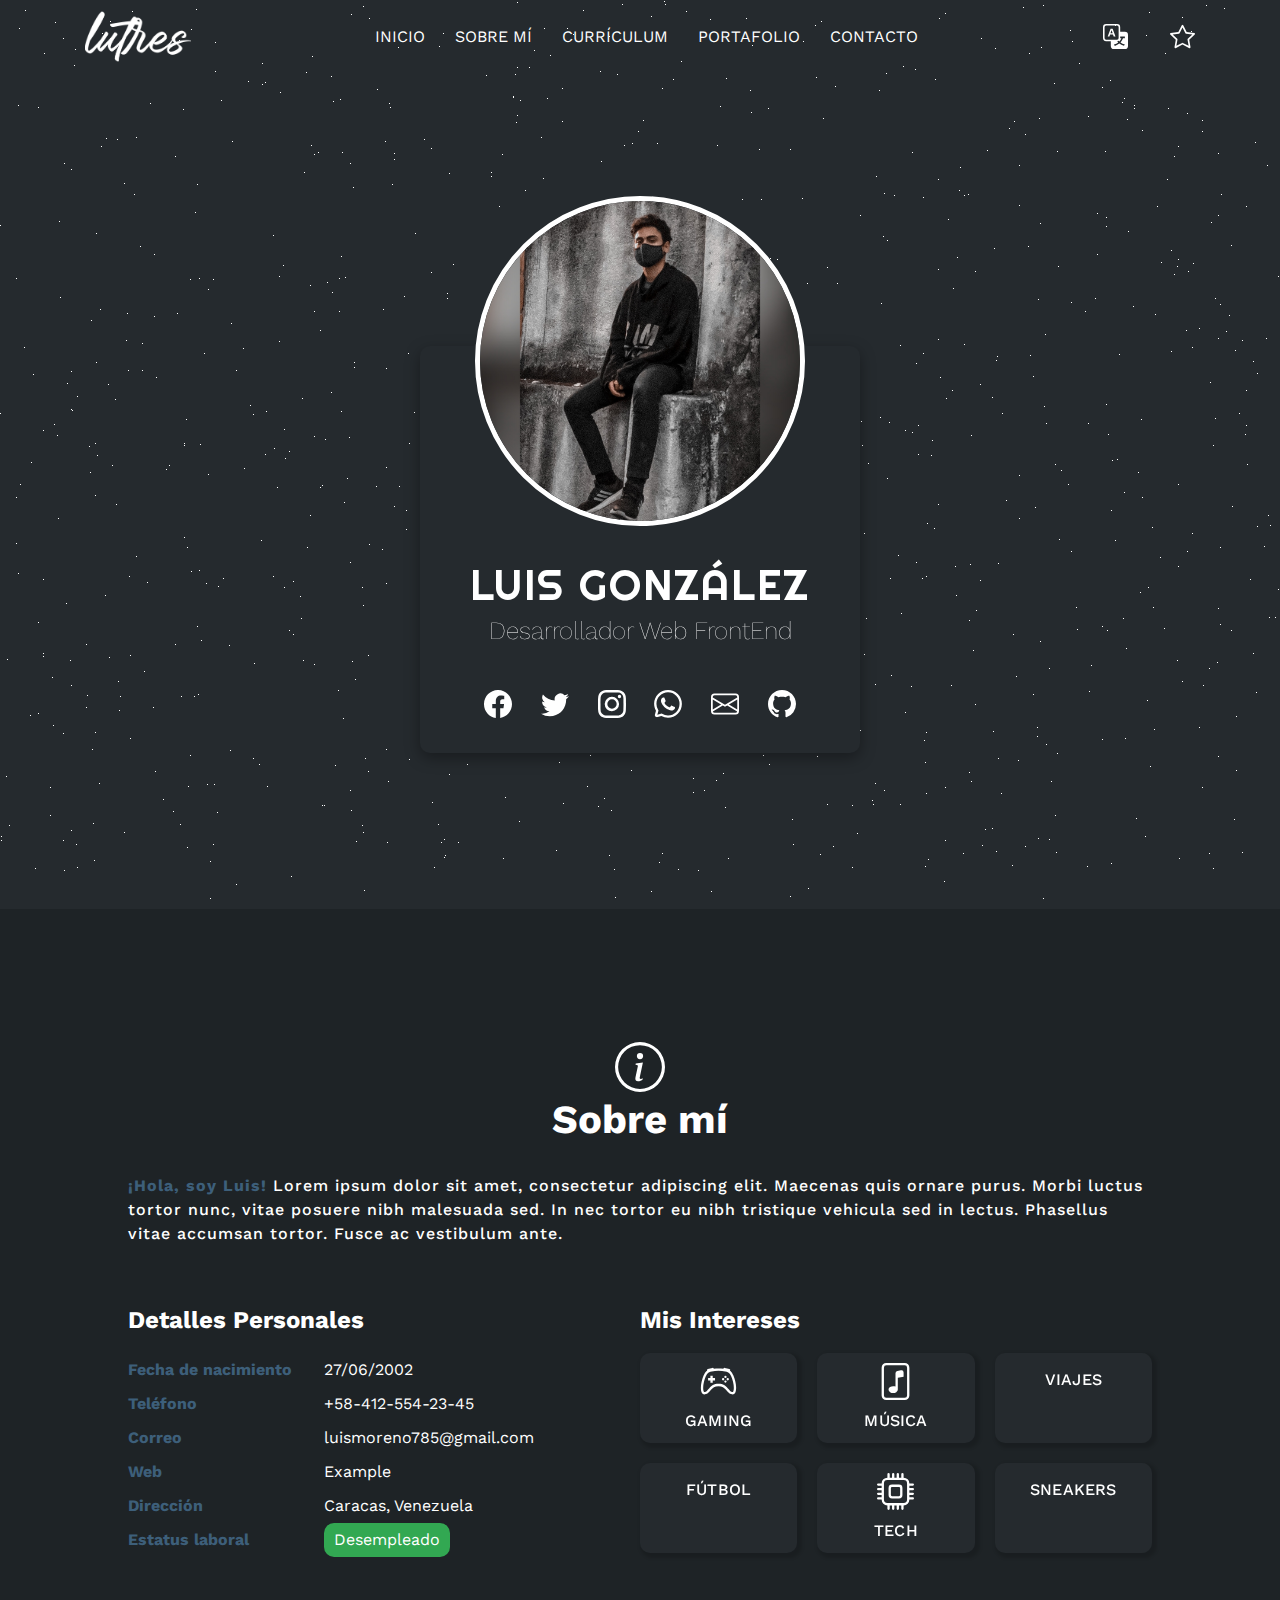
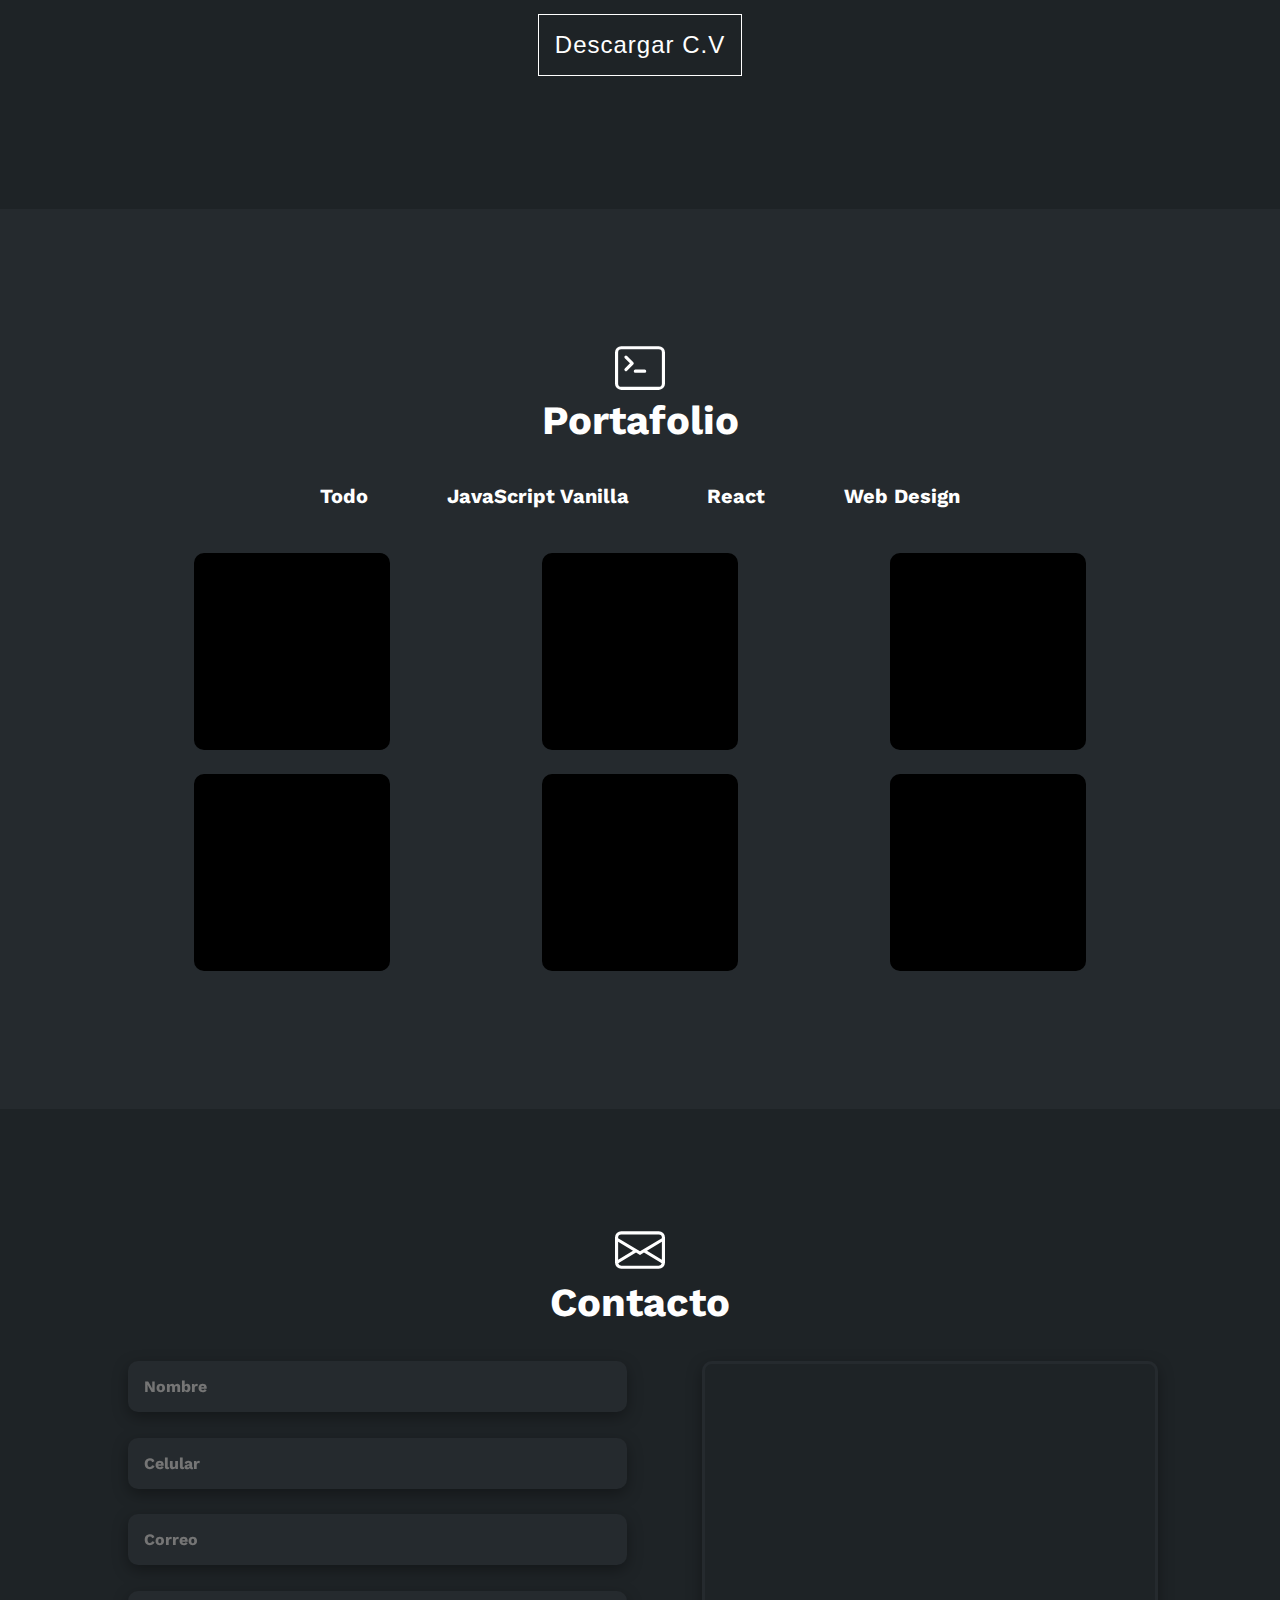
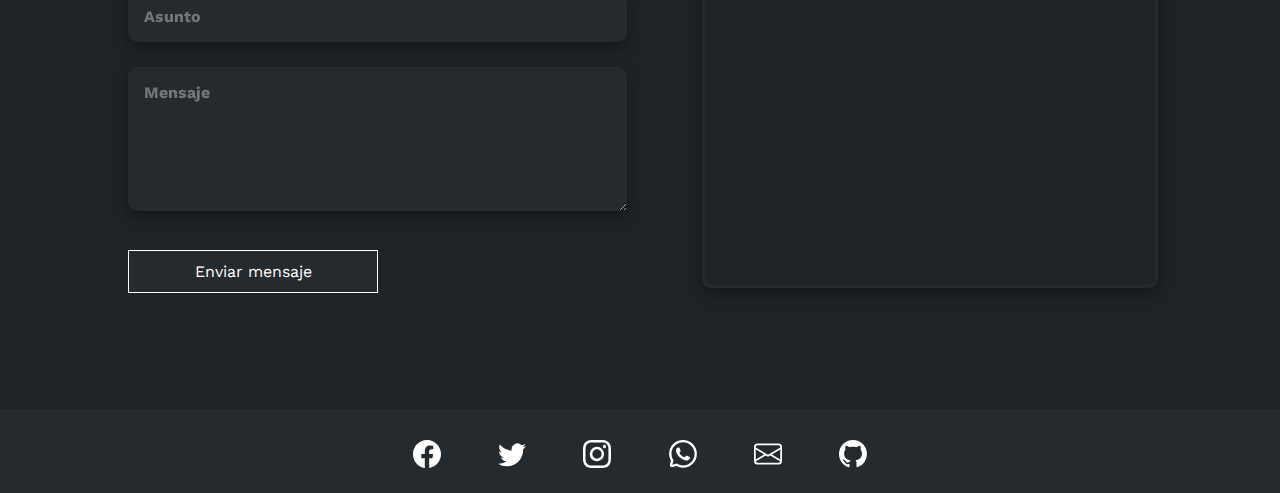
==== commit 251d368c: "responsive test" ====
--- a/docs/index.html
+++ b/docs/index.html
@@ -1 +1 @@
-<!doctype html><html lang="en"><head><meta charset="UTF-8"><meta http-equiv="X-UA-Compatible" content="IE=edge"><meta name="viewport" content="width=device-width,initial-scale=1"><link rel="preconnect" href="https://fonts.googleapis.com"><link rel="preconnect" href="https://fonts.gstatic.com" crossorigin><link href="https://fonts.googleapis.com/css2?family=Righteous&family=Work+Sans&display=swap" rel="stylesheet"><title>Portfolio</title><link href="main.30e09b5604a216a50a4f.css" rel="stylesheet"></head><body><header><nav><a href="#presentation" class="logo-link"><img src="assets/logo.png" alt="Logo" srcset="" class="logo"></a><ul class="nav-bar"><li><a href="#presentation">INICIO</a></li><li><a href="#about-me">SOBRE MÍ</a></li><li><a href="#about-me">CURRÍCULUM</a></li><li><a href="#portfolio">PORTAFOLIO</a></li><li><a href="#contact">CONTACTO</a></li></ul><ul class="buttons"><li class="translate"><button title="Traducir al inglés" class="translate"><svg xmlns="http://www.w3.org/2000/svg" width="25" height="25" fill="currentColor" class="bi bi-translate" viewBox="0 0 16 16"><path d="M4.545 6.714 4.11 8H3l1.862-5h1.284L8 8H6.833l-.435-1.286H4.545zm1.634-.736L5.5 3.956h-.049l-.679 2.022H6.18z"/><path d="M0 2a2 2 0 0 1 2-2h7a2 2 0 0 1 2 2v3h3a2 2 0 0 1 2 2v7a2 2 0 0 1-2 2H7a2 2 0 0 1-2-2v-3H2a2 2 0 0 1-2-2V2zm2-1a1 1 0 0 0-1 1v7a1 1 0 0 0 1 1h7a1 1 0 0 0 1-1V2a1 1 0 0 0-1-1H2zm7.138 9.995c.193.301.402.583.63.846-.748.575-1.673 1.001-2.768 1.292.178.217.451.635.555.867 1.125-.359 2.08-.844 2.886-1.494.777.665 1.739 1.165 2.93 1.472.133-.254.414-.673.629-.89-1.125-.253-2.057-.694-2.82-1.284.681-.747 1.222-1.651 1.621-2.757H14V8h-3v1.047h.765c-.318.844-.74 1.546-1.272 2.13a6.066 6.066 0 0 1-.415-.492 1.988 1.988 0 0 1-.94.31z"/></svg> <i class="fa-solid fa-language"></i></button></li><li class="animation"><button title="Activar animación de fondo (puede afectar el rendimiento de la página)" class="animation" id="animation"><svg xmlns="http://www.w3.org/2000/svg" width="25" height="25" fill="currentColor" class="bi bi-star" viewBox="0 0 16 16"><path d="M2.866 14.85c-.078.444.36.791.746.593l4.39-2.256 4.389 2.256c.386.198.824-.149.746-.592l-.83-4.73 3.522-3.356c.33-.314.16-.888-.282-.95l-4.898-.696L8.465.792a.513.513 0 0 0-.927 0L5.354 5.12l-4.898.696c-.441.062-.612.636-.283.95l3.523 3.356-.83 4.73zm4.905-2.767-3.686 1.894.694-3.957a.565.565 0 0 0-.163-.505L1.71 6.745l4.052-.576a.525.525 0 0 0 .393-.288L8 2.223l1.847 3.658a.525.525 0 0 0 .393.288l4.052.575-2.906 2.77a.565.565 0 0 0-.163.506l.694 3.957-3.686-1.894a.503.503 0 0 0-.461 0z"/></svg></button></li></ul></nav></header><div class="bg"></div><section class="presentation" id="presentation"><div class="container"><img src="assets\profile.jpg" alt=""><h1 id="name">LUIS GONZÁLEZ</h1><h3>Desarrollador Web / Diseñador UI/UX</h3><div class="social"><ul><li><a href="https://www.facebook.com/luisfergmf" target="_blank"><svg xmlns="http://www.w3.org/2000/svg" width="28" height="28" fill="currentColor" class="bi bi-facebook" viewBox="0 0 16 16"><path d="M16 8.049c0-4.446-3.582-8.05-8-8.05C3.58 0-.002 3.603-.002 8.05c0 4.017 2.926 7.347 6.75 7.951v-5.625h-2.03V8.05H6.75V6.275c0-2.017 1.195-3.131 3.022-3.131.876 0 1.791.157 1.791.157v1.98h-1.009c-.993 0-1.303.621-1.303 1.258v1.51h2.218l-.354 2.326H9.25V16c3.824-.604 6.75-3.934 6.75-7.951z"/></svg></a></li><li><a href="https://twitter.com/lutres" target="_blank"><svg xmlns="http://www.w3.org/2000/svg" width="28" height="28" fill="currentColor" class="bi bi-twitter" viewBox="0 0 16 16"><path d="M5.026 15c6.038 0 9.341-5.003 9.341-9.334 0-.14 0-.282-.006-.422A6.685 6.685 0 0 0 16 3.542a6.658 6.658 0 0 1-1.889.518 3.301 3.301 0 0 0 1.447-1.817 6.533 6.533 0 0 1-2.087.793A3.286 3.286 0 0 0 7.875 6.03a9.325 9.325 0 0 1-6.767-3.429 3.289 3.289 0 0 0 1.018 4.382A3.323 3.323 0 0 1 .64 6.575v.045a3.288 3.288 0 0 0 2.632 3.218 3.203 3.203 0 0 1-.865.115 3.23 3.23 0 0 1-.614-.057 3.283 3.283 0 0 0 3.067 2.277A6.588 6.588 0 0 1 .78 13.58a6.32 6.32 0 0 1-.78-.045A9.344 9.344 0 0 0 5.026 15z"/></svg></a></li><li><a href="https://www.instagram.com/luisfgm85/" target="_blank"><svg xmlns="http://www.w3.org/2000/svg" width="28" height="28" fill="currentColor" class="bi bi-instagram" viewBox="0 0 16 16"><path d="M8 0C5.829 0 5.556.01 4.703.048 3.85.088 3.269.222 2.76.42a3.917 3.917 0 0 0-1.417.923A3.927 3.927 0 0 0 .42 2.76C.222 3.268.087 3.85.048 4.7.01 5.555 0 5.827 0 8.001c0 2.172.01 2.444.048 3.297.04.852.174 1.433.372 1.942.205.526.478.972.923 1.417.444.445.89.719 1.416.923.51.198 1.09.333 1.942.372C5.555 15.99 5.827 16 8 16s2.444-.01 3.298-.048c.851-.04 1.434-.174 1.943-.372a3.916 3.916 0 0 0 1.416-.923c.445-.445.718-.891.923-1.417.197-.509.332-1.09.372-1.942C15.99 10.445 16 10.173 16 8s-.01-2.445-.048-3.299c-.04-.851-.175-1.433-.372-1.941a3.926 3.926 0 0 0-.923-1.417A3.911 3.911 0 0 0 13.24.42c-.51-.198-1.092-.333-1.943-.372C10.443.01 10.172 0 7.998 0h.003zm-.717 1.442h.718c2.136 0 2.389.007 3.232.046.78.035 1.204.166 1.486.275.373.145.64.319.92.599.28.28.453.546.598.92.11.281.24.705.275 1.485.039.843.047 1.096.047 3.231s-.008 2.389-.047 3.232c-.035.78-.166 1.203-.275 1.485a2.47 2.47 0 0 1-.599.919c-.28.28-.546.453-.92.598-.28.11-.704.24-1.485.276-.843.038-1.096.047-3.232.047s-2.39-.009-3.233-.047c-.78-.036-1.203-.166-1.485-.276a2.478 2.478 0 0 1-.92-.598 2.48 2.48 0 0 1-.6-.92c-.109-.281-.24-.705-.275-1.485-.038-.843-.046-1.096-.046-3.233 0-2.136.008-2.388.046-3.231.036-.78.166-1.204.276-1.486.145-.373.319-.64.599-.92.28-.28.546-.453.92-.598.282-.11.705-.24 1.485-.276.738-.034 1.024-.044 2.515-.045v.002zm4.988 1.328a.96.96 0 1 0 0 1.92.96.96 0 0 0 0-1.92zm-4.27 1.122a4.109 4.109 0 1 0 0 8.217 4.109 4.109 0 0 0 0-8.217zm0 1.441a2.667 2.667 0 1 1 0 5.334 2.667 2.667 0 0 1 0-5.334z"/></svg></a></li><li><a href="https://wa.me/+584125542345" target="_blank"><svg xmlns="http://www.w3.org/2000/svg" width="28" height="28" fill="currentColor" class="bi bi-whatsapp" viewBox="0 0 16 16"><path d="M13.601 2.326A7.854 7.854 0 0 0 7.994 0C3.627 0 .068 3.558.064 7.926c0 1.399.366 2.76 1.057 3.965L0 16l4.204-1.102a7.933 7.933 0 0 0 3.79.965h.004c4.368 0 7.926-3.558 7.93-7.93A7.898 7.898 0 0 0 13.6 2.326zM7.994 14.521a6.573 6.573 0 0 1-3.356-.92l-.24-.144-2.494.654.666-2.433-.156-.251a6.56 6.56 0 0 1-1.007-3.505c0-3.626 2.957-6.584 6.591-6.584a6.56 6.56 0 0 1 4.66 1.931 6.557 6.557 0 0 1 1.928 4.66c-.004 3.639-2.961 6.592-6.592 6.592zm3.615-4.934c-.197-.099-1.17-.578-1.353-.646-.182-.065-.315-.099-.445.099-.133.197-.513.646-.627.775-.114.133-.232.148-.43.05-.197-.1-.836-.308-1.592-.985-.59-.525-.985-1.175-1.103-1.372-.114-.198-.011-.304.088-.403.087-.088.197-.232.296-.346.1-.114.133-.198.198-.33.065-.134.034-.248-.015-.347-.05-.099-.445-1.076-.612-1.47-.16-.389-.323-.335-.445-.34-.114-.007-.247-.007-.38-.007a.729.729 0 0 0-.529.247c-.182.198-.691.677-.691 1.654 0 .977.71 1.916.81 2.049.098.133 1.394 2.132 3.383 2.992.47.205.84.326 1.129.418.475.152.904.129 1.246.08.38-.058 1.171-.48 1.338-.943.164-.464.164-.86.114-.943-.049-.084-.182-.133-.38-.232z"/></svg></a></li><li><a href="https://mail.google.com/mail/u/0/#inbox?compose=CllgCHrhTmhKdNMDTPjXfqsLPSzbpLLJwBDSBvPwZwBVTVTwFwgBrQDrZVTxgwHdktWwMFXWSMg" target="_blank"><svg xmlns="http://www.w3.org/2000/svg" width="28" height="28" fill="currentColor" class="bi bi-envelope" viewBox="0 0 16 16"><path d="M0 4a2 2 0 0 1 2-2h12a2 2 0 0 1 2 2v8a2 2 0 0 1-2 2H2a2 2 0 0 1-2-2V4zm2-1a1 1 0 0 0-1 1v.217l7 4.2 7-4.2V4a1 1 0 0 0-1-1H2zm13 2.383-4.758 2.855L15 11.114v-5.73zm-.034 6.878L9.271 8.82 8 9.583 6.728 8.82l-5.694 3.44A1 1 0 0 0 2 13h12a1 1 0 0 0 .966-.739zM1 11.114l4.758-2.876L1 5.383v5.73z"/></svg></a></li><li><a href="https://github.com/lutres" target="_blank"><svg xmlns="http://www.w3.org/2000/svg" width="28" height="28" fill="currentColor" class="bi bi-github" viewBox="0 0 16 16"><path d="M8 0C3.58 0 0 3.58 0 8c0 3.54 2.29 6.53 5.47 7.59.4.07.55-.17.55-.38 0-.19-.01-.82-.01-1.49-2.01.37-2.53-.49-2.69-.94-.09-.23-.48-.94-.82-1.13-.28-.15-.68-.52-.01-.53.63-.01 1.08.58 1.23.82.72 1.21 1.87.87 2.33.66.07-.52.28-.87.51-1.07-1.78-.2-3.64-.89-3.64-3.95 0-.87.31-1.59.82-2.15-.08-.2-.36-1.02.08-2.12 0 0 .67-.21 2.2.82.64-.18 1.32-.27 2-.27.68 0 1.36.09 2 .27 1.53-1.04 2.2-.82 2.2-.82.44 1.1.16 1.92.08 2.12.51.56.82 1.27.82 2.15 0 3.07-1.87 3.75-3.65 3.95.29.25.54.73.54 1.48 0 1.07-.01 1.93-.01 2.2 0 .21.15.46.55.38A8.012 8.012 0 0 0 16 8c0-4.42-3.58-8-8-8z"/></svg></a></li></ul></div></div></section><section class="about-me" id="about-me"><div class="title"><svg xmlns="http://www.w3.org/2000/svg" width="50" height="50" fill="currentColor" class="bi bi-info-circle" viewBox="0 0 16 16"><path d="M8 15A7 7 0 1 1 8 1a7 7 0 0 1 0 14zm0 1A8 8 0 1 0 8 0a8 8 0 0 0 0 16z"/><path d="m8.93 6.588-2.29.287-.082.38.45.083c.294.07.352.176.288.469l-.738 3.468c-.194.897.105 1.319.808 1.319.545 0 1.178-.252 1.465-.598l.088-.416c-.2.176-.492.246-.686.246-.275 0-.375-.193-.304-.533L8.93 6.588zM9 4.5a1 1 0 1 1-2 0 1 1 0 0 1 2 0z"/></svg><h1>Sobre mí</h1></div><div class="info"><p><span class="highlight">¡Hola, soy Luis!</span> Lorem ipsum dolor sit amet, consectetur adipiscing elit. Maecenas quis ornare purus. Morbi luctus tortor nunc, vitae posuere nibh malesuada sed. In nec tortor eu nibh tristique vehicula sed in lectus. Phasellus vitae accumsan tortor. Fusce ac vestibulum ante.</p><div class="personal"><div class="details"><h2 class="title-details">Detalles Personales</h2><div class="info-details"><div class="ask"><ul><li>Fecha de nacimiento</li><li>Teléfono</li><li>Correo</li><li>Web</li><li>Dirección</li><li>Estatus laboral</li></ul></div><div class="response"><ul><li>27/06/2002</li><li>+58-412-554-23-45</li><li>luismoreno785@gmail.com</li><li>Example</li><li>Caracas, Venezuela</li><li class="status">Desempleado</li></ul></div></div></div><div class="interest"><h2 class="title-interest">Mis Intereses</h2><div class="info-interest"><ul><li><svg xmlns="http://www.w3.org/2000/svg" width="37" height="37" fill="currentColor" class="bi bi-controller" viewBox="0 0 16 16"><path d="M11.5 6.027a.5.5 0 1 1-1 0 .5.5 0 0 1 1 0zm-1.5 1.5a.5.5 0 1 0 0-1 .5.5 0 0 0 0 1zm2.5-.5a.5.5 0 1 1-1 0 .5.5 0 0 1 1 0zm-1.5 1.5a.5.5 0 1 0 0-1 .5.5 0 0 0 0 1zm-6.5-3h1v1h1v1h-1v1h-1v-1h-1v-1h1v-1z"/><path d="M3.051 3.26a.5.5 0 0 1 .354-.613l1.932-.518a.5.5 0 0 1 .62.39c.655-.079 1.35-.117 2.043-.117.72 0 1.443.041 2.12.126a.5.5 0 0 1 .622-.399l1.932.518a.5.5 0 0 1 .306.729c.14.09.266.19.373.297.408.408.78 1.05 1.095 1.772.32.733.599 1.591.805 2.466.206.875.34 1.78.364 2.606.024.816-.059 1.602-.328 2.21a1.42 1.42 0 0 1-1.445.83c-.636-.067-1.115-.394-1.513-.773-.245-.232-.496-.526-.739-.808-.126-.148-.25-.292-.368-.423-.728-.804-1.597-1.527-3.224-1.527-1.627 0-2.496.723-3.224 1.527-.119.131-.242.275-.368.423-.243.282-.494.575-.739.808-.398.38-.877.706-1.513.773a1.42 1.42 0 0 1-1.445-.83c-.27-.608-.352-1.395-.329-2.21.024-.826.16-1.73.365-2.606.206-.875.486-1.733.805-2.466.315-.722.687-1.364 1.094-1.772a2.34 2.34 0 0 1 .433-.335.504.504 0 0 1-.028-.079zm2.036.412c-.877.185-1.469.443-1.733.708-.276.276-.587.783-.885 1.465a13.748 13.748 0 0 0-.748 2.295 12.351 12.351 0 0 0-.339 2.406c-.022.755.062 1.368.243 1.776a.42.42 0 0 0 .426.24c.327-.034.61-.199.929-.502.212-.202.4-.423.615-.674.133-.156.276-.323.44-.504C4.861 9.969 5.978 9.027 8 9.027s3.139.942 3.965 1.855c.164.181.307.348.44.504.214.251.403.472.615.674.318.303.601.468.929.503a.42.42 0 0 0 .426-.241c.18-.408.265-1.02.243-1.776a12.354 12.354 0 0 0-.339-2.406 13.753 13.753 0 0 0-.748-2.295c-.298-.682-.61-1.19-.885-1.465-.264-.265-.856-.523-1.733-.708-.85-.179-1.877-.27-2.913-.27-1.036 0-2.063.091-2.913.27z"/></svg><p class="text">GAMING</p></li><li><svg xmlns="http://www.w3.org/2000/svg" width="37" height="37" fill="currentColor" class="bi bi-file-music" viewBox="0 0 16 16"><path d="M10.304 3.13a1 1 0 0 1 1.196.98v1.8l-2.5.5v5.09c0 .495-.301.883-.662 1.123C7.974 12.866 7.499 13 7 13c-.5 0-.974-.134-1.338-.377-.36-.24-.662-.628-.662-1.123s.301-.883.662-1.123C6.026 10.134 6.501 10 7 10c.356 0 .7.068 1 .196V4.41a1 1 0 0 1 .804-.98l1.5-.3z"/><path d="M4 0a2 2 0 0 0-2 2v12a2 2 0 0 0 2 2h8a2 2 0 0 0 2-2V2a2 2 0 0 0-2-2H4zm0 1h8a1 1 0 0 1 1 1v12a1 1 0 0 1-1 1H4a1 1 0 0 1-1-1V2a1 1 0 0 1 1-1z"/></svg><p class="text">MÚSICA</p></li><li><p class="text">VIAJES</p></li><li><p class="text">FÚTBOL</p></li><li><svg xmlns="http://www.w3.org/2000/svg" width="37" height="37" fill="currentColor" class="bi bi-cpu" viewBox="0 0 16 16"><path d="M5 0a.5.5 0 0 1 .5.5V2h1V.5a.5.5 0 0 1 1 0V2h1V.5a.5.5 0 0 1 1 0V2h1V.5a.5.5 0 0 1 1 0V2A2.5 2.5 0 0 1 14 4.5h1.5a.5.5 0 0 1 0 1H14v1h1.5a.5.5 0 0 1 0 1H14v1h1.5a.5.5 0 0 1 0 1H14v1h1.5a.5.5 0 0 1 0 1H14a2.5 2.5 0 0 1-2.5 2.5v1.5a.5.5 0 0 1-1 0V14h-1v1.5a.5.5 0 0 1-1 0V14h-1v1.5a.5.5 0 0 1-1 0V14h-1v1.5a.5.5 0 0 1-1 0V14A2.5 2.5 0 0 1 2 11.5H.5a.5.5 0 0 1 0-1H2v-1H.5a.5.5 0 0 1 0-1H2v-1H.5a.5.5 0 0 1 0-1H2v-1H.5a.5.5 0 0 1 0-1H2A2.5 2.5 0 0 1 4.5 2V.5A.5.5 0 0 1 5 0zm-.5 3A1.5 1.5 0 0 0 3 4.5v7A1.5 1.5 0 0 0 4.5 13h7a1.5 1.5 0 0 0 1.5-1.5v-7A1.5 1.5 0 0 0 11.5 3h-7zM5 6.5A1.5 1.5 0 0 1 6.5 5h3A1.5 1.5 0 0 1 11 6.5v3A1.5 1.5 0 0 1 9.5 11h-3A1.5 1.5 0 0 1 5 9.5v-3zM6.5 6a.5.5 0 0 0-.5.5v3a.5.5 0 0 0 .5.5h3a.5.5 0 0 0 .5-.5v-3a.5.5 0 0 0-.5-.5h-3z"/></svg><p class="text">TECH</p></li><li><p class="sneakers">SNEAKERS</p></li></ul></div></div></div></div><button class="cv"><a href="assets/C.V Luis.pdf" download="C.V_Luis">Descargar C.V</a></button></section><section class="portfolio" id="portfolio"><div class="title"><svg xmlns="http://www.w3.org/2000/svg" width="50" height="50" fill="currentColor" class="bi bi-terminal" viewBox="0 0 16 16"><path d="M6 9a.5.5 0 0 1 .5-.5h3a.5.5 0 0 1 0 1h-3A.5.5 0 0 1 6 9zM3.854 4.146a.5.5 0 1 0-.708.708L4.793 6.5 3.146 8.146a.5.5 0 1 0 .708.708l2-2a.5.5 0 0 0 0-.708l-2-2z"/><path d="M2 1a2 2 0 0 0-2 2v10a2 2 0 0 0 2 2h12a2 2 0 0 0 2-2V3a2 2 0 0 0-2-2H2zm12 1a1 1 0 0 1 1 1v10a1 1 0 0 1-1 1H2a1 1 0 0 1-1-1V3a1 1 0 0 1 1-1h12z"/></svg><h1>Portafolio</h1></div><div class="categories"><ul><li><button class="categories-btn" id="all"><h2>Todo</h2></button></li><li><button class="categories-btn" id="vanilla"><h2>JavaScript Vanilla</h2></button></li><li><button class="categories-btn" id="react"><h2>React</h2></button></li><li><button class="categories-btn" id="design"><h2>Web Design</h2></button></li></ul></div><div class="projects"><div class="project"><a href="https://lutres.github.io/blackjack-v2/" target="_blank"><img src="assets\ex.jpg" alt="" class="thumbnail"></a></div><div class="proyect"><img src="assets\ex.jpg" alt="" class="thumbnail"></div><div class="proyect"><img src="assets\ex.jpg" alt="" class="thumbnail"></div><div class="proyect"><img src="assets\ex.jpg" alt="" class="thumbnail"></div><div class="proyect"><img src="assets\ex.jpg" alt="" class="thumbnail"></div><div class="proyect"><img src="assets\ex.jpg" alt="" class="thumbnail"></div></div></section><section class="contact" id="contact"><div class="title"><svg xmlns="http://www.w3.org/2000/svg" width="50" height="50" fill="currentColor" class="bi bi-envelope" viewBox="0 0 16 16"><path d="M0 4a2 2 0 0 1 2-2h12a2 2 0 0 1 2 2v8a2 2 0 0 1-2 2H2a2 2 0 0 1-2-2V4zm2-1a1 1 0 0 0-1 1v.217l7 4.2 7-4.2V4a1 1 0 0 0-1-1H2zm13 2.383-4.758 2.855L15 11.114v-5.73zm-.034 6.878L9.271 8.82 8 9.583 6.728 8.82l-5.694 3.44A1 1 0 0 0 2 13h12a1 1 0 0 0 .966-.739zM1 11.114l4.758-2.876L1 5.383v5.73z"/></svg><h1>Contacto</h1></div><div class="content"><form action="https://formspree.io/f/mleaaazz" class="mail" id="form" method="POST"><input name="name" placeholder="Nombre" class="input"> <input name="number" id="phone" placeholder="Celular" class="input"> <input type="email" name="email" id="email" placeholder="Correo" class="input"> <input name="subject" id="subject" placeholder="Asunto" class="input"> <textarea type="text" name="message" id="message" placeholder="Mensaje" class="input message"></textarea> <button type="submit" id="submit">Enviar mensaje</button></form><div class="mapouter"><div class="gmap_canvas"><iframe width="600" height="500" id="gmap_canvas" src="https://maps.google.com/maps?q=Caracas,%20Venezuela&t=&z=13&ie=UTF8&iwloc=&output=embed" frameborder="0" scrolling="no" marginheight="0" marginwidth="0"></iframe><a href="https://yt2.org"></a><br><a href="https://www.embedgooglemap.net"></a></div></div></div></section><footer><div class="social"><ul><li><a href="https://www.facebook.com/luisfergmf" target="_blank"><svg xmlns="http://www.w3.org/2000/svg" width="28" height="28" fill="currentColor" class="bi bi-facebook" viewBox="0 0 16 16"><path d="M16 8.049c0-4.446-3.582-8.05-8-8.05C3.58 0-.002 3.603-.002 8.05c0 4.017 2.926 7.347 6.75 7.951v-5.625h-2.03V8.05H6.75V6.275c0-2.017 1.195-3.131 3.022-3.131.876 0 1.791.157 1.791.157v1.98h-1.009c-.993 0-1.303.621-1.303 1.258v1.51h2.218l-.354 2.326H9.25V16c3.824-.604 6.75-3.934 6.75-7.951z"/></svg></a></li><li><a href="https://twitter.com/lutres" target="_blank"><svg xmlns="http://www.w3.org/2000/svg" width="28" height="28" fill="currentColor" class="bi bi-twitter" viewBox="0 0 16 16"><path d="M5.026 15c6.038 0 9.341-5.003 9.341-9.334 0-.14 0-.282-.006-.422A6.685 6.685 0 0 0 16 3.542a6.658 6.658 0 0 1-1.889.518 3.301 3.301 0 0 0 1.447-1.817 6.533 6.533 0 0 1-2.087.793A3.286 3.286 0 0 0 7.875 6.03a9.325 9.325 0 0 1-6.767-3.429 3.289 3.289 0 0 0 1.018 4.382A3.323 3.323 0 0 1 .64 6.575v.045a3.288 3.288 0 0 0 2.632 3.218 3.203 3.203 0 0 1-.865.115 3.23 3.23 0 0 1-.614-.057 3.283 3.283 0 0 0 3.067 2.277A6.588 6.588 0 0 1 .78 13.58a6.32 6.32 0 0 1-.78-.045A9.344 9.344 0 0 0 5.026 15z"/></svg></a></li><li><a href="https://www.instagram.com/luisfgm85/" target="_blank"><svg xmlns="http://www.w3.org/2000/svg" width="28" height="28" fill="currentColor" class="bi bi-instagram" viewBox="0 0 16 16"><path d="M8 0C5.829 0 5.556.01 4.703.048 3.85.088 3.269.222 2.76.42a3.917 3.917 0 0 0-1.417.923A3.927 3.927 0 0 0 .42 2.76C.222 3.268.087 3.85.048 4.7.01 5.555 0 5.827 0 8.001c0 2.172.01 2.444.048 3.297.04.852.174 1.433.372 1.942.205.526.478.972.923 1.417.444.445.89.719 1.416.923.51.198 1.09.333 1.942.372C5.555 15.99 5.827 16 8 16s2.444-.01 3.298-.048c.851-.04 1.434-.174 1.943-.372a3.916 3.916 0 0 0 1.416-.923c.445-.445.718-.891.923-1.417.197-.509.332-1.09.372-1.942C15.99 10.445 16 10.173 16 8s-.01-2.445-.048-3.299c-.04-.851-.175-1.433-.372-1.941a3.926 3.926 0 0 0-.923-1.417A3.911 3.911 0 0 0 13.24.42c-.51-.198-1.092-.333-1.943-.372C10.443.01 10.172 0 7.998 0h.003zm-.717 1.442h.718c2.136 0 2.389.007 3.232.046.78.035 1.204.166 1.486.275.373.145.64.319.92.599.28.28.453.546.598.92.11.281.24.705.275 1.485.039.843.047 1.096.047 3.231s-.008 2.389-.047 3.232c-.035.78-.166 1.203-.275 1.485a2.47 2.47 0 0 1-.599.919c-.28.28-.546.453-.92.598-.28.11-.704.24-1.485.276-.843.038-1.096.047-3.232.047s-2.39-.009-3.233-.047c-.78-.036-1.203-.166-1.485-.276a2.478 2.478 0 0 1-.92-.598 2.48 2.48 0 0 1-.6-.92c-.109-.281-.24-.705-.275-1.485-.038-.843-.046-1.096-.046-3.233 0-2.136.008-2.388.046-3.231.036-.78.166-1.204.276-1.486.145-.373.319-.64.599-.92.28-.28.546-.453.92-.598.282-.11.705-.24 1.485-.276.738-.034 1.024-.044 2.515-.045v.002zm4.988 1.328a.96.96 0 1 0 0 1.92.96.96 0 0 0 0-1.92zm-4.27 1.122a4.109 4.109 0 1 0 0 8.217 4.109 4.109 0 0 0 0-8.217zm0 1.441a2.667 2.667 0 1 1 0 5.334 2.667 2.667 0 0 1 0-5.334z"/></svg></a></li><li><a href="https://wa.me/+584125542345" target="_blank"><svg xmlns="http://www.w3.org/2000/svg" width="28" height="28" fill="currentColor" class="bi bi-whatsapp" viewBox="0 0 16 16"><path d="M13.601 2.326A7.854 7.854 0 0 0 7.994 0C3.627 0 .068 3.558.064 7.926c0 1.399.366 2.76 1.057 3.965L0 16l4.204-1.102a7.933 7.933 0 0 0 3.79.965h.004c4.368 0 7.926-3.558 7.93-7.93A7.898 7.898 0 0 0 13.6 2.326zM7.994 14.521a6.573 6.573 0 0 1-3.356-.92l-.24-.144-2.494.654.666-2.433-.156-.251a6.56 6.56 0 0 1-1.007-3.505c0-3.626 2.957-6.584 6.591-6.584a6.56 6.56 0 0 1 4.66 1.931 6.557 6.557 0 0 1 1.928 4.66c-.004 3.639-2.961 6.592-6.592 6.592zm3.615-4.934c-.197-.099-1.17-.578-1.353-.646-.182-.065-.315-.099-.445.099-.133.197-.513.646-.627.775-.114.133-.232.148-.43.05-.197-.1-.836-.308-1.592-.985-.59-.525-.985-1.175-1.103-1.372-.114-.198-.011-.304.088-.403.087-.088.197-.232.296-.346.1-.114.133-.198.198-.33.065-.134.034-.248-.015-.347-.05-.099-.445-1.076-.612-1.47-.16-.389-.323-.335-.445-.34-.114-.007-.247-.007-.38-.007a.729.729 0 0 0-.529.247c-.182.198-.691.677-.691 1.654 0 .977.71 1.916.81 2.049.098.133 1.394 2.132 3.383 2.992.47.205.84.326 1.129.418.475.152.904.129 1.246.08.38-.058 1.171-.48 1.338-.943.164-.464.164-.86.114-.943-.049-.084-.182-.133-.38-.232z"/></svg></a></li><li><a href="https://mail.google.com/mail/u/0/#inbox?compose=CllgCHrhTmhKdNMDTPjXfqsLPSzbpLLJwBDSBvPwZwBVTVTwFwgBrQDrZVTxgwHdktWwMFXWSMg" target="_blank"><svg xmlns="http://www.w3.org/2000/svg" width="28" height="28" fill="currentColor" class="bi bi-envelope" viewBox="0 0 16 16"><path d="M0 4a2 2 0 0 1 2-2h12a2 2 0 0 1 2 2v8a2 2 0 0 1-2 2H2a2 2 0 0 1-2-2V4zm2-1a1 1 0 0 0-1 1v.217l7 4.2 7-4.2V4a1 1 0 0 0-1-1H2zm13 2.383-4.758 2.855L15 11.114v-5.73zm-.034 6.878L9.271 8.82 8 9.583 6.728 8.82l-5.694 3.44A1 1 0 0 0 2 13h12a1 1 0 0 0 .966-.739zM1 11.114l4.758-2.876L1 5.383v5.73z"/></svg></a></li><li><a href="https://github.com/lutres" target="_blank"><svg xmlns="http://www.w3.org/2000/svg" width="28" height="28" fill="currentColor" class="bi bi-github" viewBox="0 0 16 16"><path d="M8 0C3.58 0 0 3.58 0 8c0 3.54 2.29 6.53 5.47 7.59.4.07.55-.17.55-.38 0-.19-.01-.82-.01-1.49-2.01.37-2.53-.49-2.69-.94-.09-.23-.48-.94-.82-1.13-.28-.15-.68-.52-.01-.53.63-.01 1.08.58 1.23.82.72 1.21 1.87.87 2.33.66.07-.52.28-.87.51-1.07-1.78-.2-3.64-.89-3.64-3.95 0-.87.31-1.59.82-2.15-.08-.2-.36-1.02.08-2.12 0 0 .67-.21 2.2.82.64-.18 1.32-.27 2-.27.68 0 1.36.09 2 .27 1.53-1.04 2.2-.82 2.2-.82.44 1.1.16 1.92.08 2.12.51.56.82 1.27.82 2.15 0 3.07-1.87 3.75-3.65 3.95.29.25.54.73.54 1.48 0 1.07-.01 1.93-.01 2.2 0 .21.15.46.55.38A8.012 8.012 0 0 0 16 8c0-4.42-3.58-8-8-8z"/></svg></a></li></ul></div></footer><script defer="defer" src="main.a0cb7efda384d17e8391.js"></script></body></html>+<!doctype html><html lang="en"><head><meta charset="UTF-8"><meta http-equiv="X-UA-Compatible" content="IE=edge"><meta name="viewport" content="width=device-width,initial-scale=1"><link rel="preconnect" href="https://fonts.googleapis.com"><link rel="preconnect" href="https://fonts.gstatic.com" crossorigin><link href="https://fonts.googleapis.com/css2?family=Righteous&family=Work+Sans&display=swap" rel="stylesheet"><title>Portfolio</title><link href="main.82620e1d039b10e96242.css" rel="stylesheet"></head><body><header><nav><a href="#presentation" class="logo-link"><img src="assets/logo.png" alt="Logo" srcset="" class="logo"></a><ul class="nav-bar"><li><a href="#presentation">INICIO</a></li><li><a href="#about-me">SOBRE MÍ</a></li><li><a href="#about-me">CURRÍCULUM</a></li><li><a href="#portfolio">PORTAFOLIO</a></li><li><a href="#contact">CONTACTO</a></li></ul><ul class="buttons"><li class="translate"><button title="Traducir al inglés" class="translate"><svg xmlns="http://www.w3.org/2000/svg" width="25" height="25" fill="currentColor" class="bi bi-translate" viewBox="0 0 16 16"><path d="M4.545 6.714 4.11 8H3l1.862-5h1.284L8 8H6.833l-.435-1.286H4.545zm1.634-.736L5.5 3.956h-.049l-.679 2.022H6.18z"/><path d="M0 2a2 2 0 0 1 2-2h7a2 2 0 0 1 2 2v3h3a2 2 0 0 1 2 2v7a2 2 0 0 1-2 2H7a2 2 0 0 1-2-2v-3H2a2 2 0 0 1-2-2V2zm2-1a1 1 0 0 0-1 1v7a1 1 0 0 0 1 1h7a1 1 0 0 0 1-1V2a1 1 0 0 0-1-1H2zm7.138 9.995c.193.301.402.583.63.846-.748.575-1.673 1.001-2.768 1.292.178.217.451.635.555.867 1.125-.359 2.08-.844 2.886-1.494.777.665 1.739 1.165 2.93 1.472.133-.254.414-.673.629-.89-1.125-.253-2.057-.694-2.82-1.284.681-.747 1.222-1.651 1.621-2.757H14V8h-3v1.047h.765c-.318.844-.74 1.546-1.272 2.13a6.066 6.066 0 0 1-.415-.492 1.988 1.988 0 0 1-.94.31z"/></svg> <i class="fa-solid fa-language"></i></button></li><li class="animation"><button title="Activar animación de fondo (puede afectar el rendimiento de la página)" class="animation" id="animation"><svg xmlns="http://www.w3.org/2000/svg" width="25" height="25" fill="currentColor" class="bi bi-star" viewBox="0 0 16 16"><path d="M2.866 14.85c-.078.444.36.791.746.593l4.39-2.256 4.389 2.256c.386.198.824-.149.746-.592l-.83-4.73 3.522-3.356c.33-.314.16-.888-.282-.95l-4.898-.696L8.465.792a.513.513 0 0 0-.927 0L5.354 5.12l-4.898.696c-.441.062-.612.636-.283.95l3.523 3.356-.83 4.73zm4.905-2.767-3.686 1.894.694-3.957a.565.565 0 0 0-.163-.505L1.71 6.745l4.052-.576a.525.525 0 0 0 .393-.288L8 2.223l1.847 3.658a.525.525 0 0 0 .393.288l4.052.575-2.906 2.77a.565.565 0 0 0-.163.506l.694 3.957-3.686-1.894a.503.503 0 0 0-.461 0z"/></svg></button></li></ul></nav></header><div class="bg"></div><section class="presentation" id="presentation"><div class="container"><img src="assets\profile.jpg" alt=""><h1 id="name">LUIS GONZÁLEZ</h1><h3>Desarrollador Web FrontEnd</h3><div class="social"><ul><li><a href="https://www.facebook.com/luisfergmf" target="_blank"><svg xmlns="http://www.w3.org/2000/svg" width="28" height="28" fill="currentColor" class="bi bi-facebook" viewBox="0 0 16 16"><path d="M16 8.049c0-4.446-3.582-8.05-8-8.05C3.58 0-.002 3.603-.002 8.05c0 4.017 2.926 7.347 6.75 7.951v-5.625h-2.03V8.05H6.75V6.275c0-2.017 1.195-3.131 3.022-3.131.876 0 1.791.157 1.791.157v1.98h-1.009c-.993 0-1.303.621-1.303 1.258v1.51h2.218l-.354 2.326H9.25V16c3.824-.604 6.75-3.934 6.75-7.951z"/></svg></a></li><li><a href="https://twitter.com/lutres" target="_blank"><svg xmlns="http://www.w3.org/2000/svg" width="28" height="28" fill="currentColor" class="bi bi-twitter" viewBox="0 0 16 16"><path d="M5.026 15c6.038 0 9.341-5.003 9.341-9.334 0-.14 0-.282-.006-.422A6.685 6.685 0 0 0 16 3.542a6.658 6.658 0 0 1-1.889.518 3.301 3.301 0 0 0 1.447-1.817 6.533 6.533 0 0 1-2.087.793A3.286 3.286 0 0 0 7.875 6.03a9.325 9.325 0 0 1-6.767-3.429 3.289 3.289 0 0 0 1.018 4.382A3.323 3.323 0 0 1 .64 6.575v.045a3.288 3.288 0 0 0 2.632 3.218 3.203 3.203 0 0 1-.865.115 3.23 3.23 0 0 1-.614-.057 3.283 3.283 0 0 0 3.067 2.277A6.588 6.588 0 0 1 .78 13.58a6.32 6.32 0 0 1-.78-.045A9.344 9.344 0 0 0 5.026 15z"/></svg></a></li><li><a href="https://www.instagram.com/luisfgm85/" target="_blank"><svg xmlns="http://www.w3.org/2000/svg" width="28" height="28" fill="currentColor" class="bi bi-instagram" viewBox="0 0 16 16"><path d="M8 0C5.829 0 5.556.01 4.703.048 3.85.088 3.269.222 2.76.42a3.917 3.917 0 0 0-1.417.923A3.927 3.927 0 0 0 .42 2.76C.222 3.268.087 3.85.048 4.7.01 5.555 0 5.827 0 8.001c0 2.172.01 2.444.048 3.297.04.852.174 1.433.372 1.942.205.526.478.972.923 1.417.444.445.89.719 1.416.923.51.198 1.09.333 1.942.372C5.555 15.99 5.827 16 8 16s2.444-.01 3.298-.048c.851-.04 1.434-.174 1.943-.372a3.916 3.916 0 0 0 1.416-.923c.445-.445.718-.891.923-1.417.197-.509.332-1.09.372-1.942C15.99 10.445 16 10.173 16 8s-.01-2.445-.048-3.299c-.04-.851-.175-1.433-.372-1.941a3.926 3.926 0 0 0-.923-1.417A3.911 3.911 0 0 0 13.24.42c-.51-.198-1.092-.333-1.943-.372C10.443.01 10.172 0 7.998 0h.003zm-.717 1.442h.718c2.136 0 2.389.007 3.232.046.78.035 1.204.166 1.486.275.373.145.64.319.92.599.28.28.453.546.598.92.11.281.24.705.275 1.485.039.843.047 1.096.047 3.231s-.008 2.389-.047 3.232c-.035.78-.166 1.203-.275 1.485a2.47 2.47 0 0 1-.599.919c-.28.28-.546.453-.92.598-.28.11-.704.24-1.485.276-.843.038-1.096.047-3.232.047s-2.39-.009-3.233-.047c-.78-.036-1.203-.166-1.485-.276a2.478 2.478 0 0 1-.92-.598 2.48 2.48 0 0 1-.6-.92c-.109-.281-.24-.705-.275-1.485-.038-.843-.046-1.096-.046-3.233 0-2.136.008-2.388.046-3.231.036-.78.166-1.204.276-1.486.145-.373.319-.64.599-.92.28-.28.546-.453.92-.598.282-.11.705-.24 1.485-.276.738-.034 1.024-.044 2.515-.045v.002zm4.988 1.328a.96.96 0 1 0 0 1.92.96.96 0 0 0 0-1.92zm-4.27 1.122a4.109 4.109 0 1 0 0 8.217 4.109 4.109 0 0 0 0-8.217zm0 1.441a2.667 2.667 0 1 1 0 5.334 2.667 2.667 0 0 1 0-5.334z"/></svg></a></li><li><a href="https://wa.me/+584125542345" target="_blank"><svg xmlns="http://www.w3.org/2000/svg" width="28" height="28" fill="currentColor" class="bi bi-whatsapp" viewBox="0 0 16 16"><path d="M13.601 2.326A7.854 7.854 0 0 0 7.994 0C3.627 0 .068 3.558.064 7.926c0 1.399.366 2.76 1.057 3.965L0 16l4.204-1.102a7.933 7.933 0 0 0 3.79.965h.004c4.368 0 7.926-3.558 7.93-7.93A7.898 7.898 0 0 0 13.6 2.326zM7.994 14.521a6.573 6.573 0 0 1-3.356-.92l-.24-.144-2.494.654.666-2.433-.156-.251a6.56 6.56 0 0 1-1.007-3.505c0-3.626 2.957-6.584 6.591-6.584a6.56 6.56 0 0 1 4.66 1.931 6.557 6.557 0 0 1 1.928 4.66c-.004 3.639-2.961 6.592-6.592 6.592zm3.615-4.934c-.197-.099-1.17-.578-1.353-.646-.182-.065-.315-.099-.445.099-.133.197-.513.646-.627.775-.114.133-.232.148-.43.05-.197-.1-.836-.308-1.592-.985-.59-.525-.985-1.175-1.103-1.372-.114-.198-.011-.304.088-.403.087-.088.197-.232.296-.346.1-.114.133-.198.198-.33.065-.134.034-.248-.015-.347-.05-.099-.445-1.076-.612-1.47-.16-.389-.323-.335-.445-.34-.114-.007-.247-.007-.38-.007a.729.729 0 0 0-.529.247c-.182.198-.691.677-.691 1.654 0 .977.71 1.916.81 2.049.098.133 1.394 2.132 3.383 2.992.47.205.84.326 1.129.418.475.152.904.129 1.246.08.38-.058 1.171-.48 1.338-.943.164-.464.164-.86.114-.943-.049-.084-.182-.133-.38-.232z"/></svg></a></li><li><a href="https://mail.google.com/mail/u/0/#inbox?compose=CllgCHrhTmhKdNMDTPjXfqsLPSzbpLLJwBDSBvPwZwBVTVTwFwgBrQDrZVTxgwHdktWwMFXWSMg" target="_blank"><svg xmlns="http://www.w3.org/2000/svg" width="28" height="28" fill="currentColor" class="bi bi-envelope" viewBox="0 0 16 16"><path d="M0 4a2 2 0 0 1 2-2h12a2 2 0 0 1 2 2v8a2 2 0 0 1-2 2H2a2 2 0 0 1-2-2V4zm2-1a1 1 0 0 0-1 1v.217l7 4.2 7-4.2V4a1 1 0 0 0-1-1H2zm13 2.383-4.758 2.855L15 11.114v-5.73zm-.034 6.878L9.271 8.82 8 9.583 6.728 8.82l-5.694 3.44A1 1 0 0 0 2 13h12a1 1 0 0 0 .966-.739zM1 11.114l4.758-2.876L1 5.383v5.73z"/></svg></a></li><li><a href="https://github.com/lutres" target="_blank"><svg xmlns="http://www.w3.org/2000/svg" width="28" height="28" fill="currentColor" class="bi bi-github" viewBox="0 0 16 16"><path d="M8 0C3.58 0 0 3.58 0 8c0 3.54 2.29 6.53 5.47 7.59.4.07.55-.17.55-.38 0-.19-.01-.82-.01-1.49-2.01.37-2.53-.49-2.69-.94-.09-.23-.48-.94-.82-1.13-.28-.15-.68-.52-.01-.53.63-.01 1.08.58 1.23.82.72 1.21 1.87.87 2.33.66.07-.52.28-.87.51-1.07-1.78-.2-3.64-.89-3.64-3.95 0-.87.31-1.59.82-2.15-.08-.2-.36-1.02.08-2.12 0 0 .67-.21 2.2.82.64-.18 1.32-.27 2-.27.68 0 1.36.09 2 .27 1.53-1.04 2.2-.82 2.2-.82.44 1.1.16 1.92.08 2.12.51.56.82 1.27.82 2.15 0 3.07-1.87 3.75-3.65 3.95.29.25.54.73.54 1.48 0 1.07-.01 1.93-.01 2.2 0 .21.15.46.55.38A8.012 8.012 0 0 0 16 8c0-4.42-3.58-8-8-8z"/></svg></a></li></ul></div></div></section><section class="about-me" id="about-me"><div class="title"><svg xmlns="http://www.w3.org/2000/svg" width="50" height="50" fill="currentColor" class="bi bi-info-circle" viewBox="0 0 16 16"><path d="M8 15A7 7 0 1 1 8 1a7 7 0 0 1 0 14zm0 1A8 8 0 1 0 8 0a8 8 0 0 0 0 16z"/><path d="m8.93 6.588-2.29.287-.082.38.45.083c.294.07.352.176.288.469l-.738 3.468c-.194.897.105 1.319.808 1.319.545 0 1.178-.252 1.465-.598l.088-.416c-.2.176-.492.246-.686.246-.275 0-.375-.193-.304-.533L8.93 6.588zM9 4.5a1 1 0 1 1-2 0 1 1 0 0 1 2 0z"/></svg><h1>Sobre mí</h1></div><div class="info"><p><span class="highlight">¡Hola, soy Luis!</span> Lorem ipsum dolor sit amet, consectetur adipiscing elit. Maecenas quis ornare purus. Morbi luctus tortor nunc, vitae posuere nibh malesuada sed. In nec tortor eu nibh tristique vehicula sed in lectus. Phasellus vitae accumsan tortor. Fusce ac vestibulum ante.</p><div class="personal"><div class="details"><h2 class="title-details">Detalles Personales</h2><div class="info-details"><div class="ask"><ul><li>Fecha de nacimiento</li><li>Teléfono</li><li>Correo</li><li>Web</li><li>Dirección</li><li>Estatus laboral</li></ul></div><div class="response"><ul><li>27/06/2002</li><li>+58-412-554-23-45</li><li>luismoreno785@gmail.com</li><li>Example</li><li>Caracas, Venezuela</li><li class="status">Desempleado</li></ul></div></div></div><div class="interest"><h2 class="title-interest">Mis Intereses</h2><div class="info-interest"><ul><li><svg xmlns="http://www.w3.org/2000/svg" width="37" height="37" fill="currentColor" class="bi bi-controller" viewBox="0 0 16 16"><path d="M11.5 6.027a.5.5 0 1 1-1 0 .5.5 0 0 1 1 0zm-1.5 1.5a.5.5 0 1 0 0-1 .5.5 0 0 0 0 1zm2.5-.5a.5.5 0 1 1-1 0 .5.5 0 0 1 1 0zm-1.5 1.5a.5.5 0 1 0 0-1 .5.5 0 0 0 0 1zm-6.5-3h1v1h1v1h-1v1h-1v-1h-1v-1h1v-1z"/><path d="M3.051 3.26a.5.5 0 0 1 .354-.613l1.932-.518a.5.5 0 0 1 .62.39c.655-.079 1.35-.117 2.043-.117.72 0 1.443.041 2.12.126a.5.5 0 0 1 .622-.399l1.932.518a.5.5 0 0 1 .306.729c.14.09.266.19.373.297.408.408.78 1.05 1.095 1.772.32.733.599 1.591.805 2.466.206.875.34 1.78.364 2.606.024.816-.059 1.602-.328 2.21a1.42 1.42 0 0 1-1.445.83c-.636-.067-1.115-.394-1.513-.773-.245-.232-.496-.526-.739-.808-.126-.148-.25-.292-.368-.423-.728-.804-1.597-1.527-3.224-1.527-1.627 0-2.496.723-3.224 1.527-.119.131-.242.275-.368.423-.243.282-.494.575-.739.808-.398.38-.877.706-1.513.773a1.42 1.42 0 0 1-1.445-.83c-.27-.608-.352-1.395-.329-2.21.024-.826.16-1.73.365-2.606.206-.875.486-1.733.805-2.466.315-.722.687-1.364 1.094-1.772a2.34 2.34 0 0 1 .433-.335.504.504 0 0 1-.028-.079zm2.036.412c-.877.185-1.469.443-1.733.708-.276.276-.587.783-.885 1.465a13.748 13.748 0 0 0-.748 2.295 12.351 12.351 0 0 0-.339 2.406c-.022.755.062 1.368.243 1.776a.42.42 0 0 0 .426.24c.327-.034.61-.199.929-.502.212-.202.4-.423.615-.674.133-.156.276-.323.44-.504C4.861 9.969 5.978 9.027 8 9.027s3.139.942 3.965 1.855c.164.181.307.348.44.504.214.251.403.472.615.674.318.303.601.468.929.503a.42.42 0 0 0 .426-.241c.18-.408.265-1.02.243-1.776a12.354 12.354 0 0 0-.339-2.406 13.753 13.753 0 0 0-.748-2.295c-.298-.682-.61-1.19-.885-1.465-.264-.265-.856-.523-1.733-.708-.85-.179-1.877-.27-2.913-.27-1.036 0-2.063.091-2.913.27z"/></svg><p class="text">GAMING</p></li><li><svg xmlns="http://www.w3.org/2000/svg" width="37" height="37" fill="currentColor" class="bi bi-file-music" viewBox="0 0 16 16"><path d="M10.304 3.13a1 1 0 0 1 1.196.98v1.8l-2.5.5v5.09c0 .495-.301.883-.662 1.123C7.974 12.866 7.499 13 7 13c-.5 0-.974-.134-1.338-.377-.36-.24-.662-.628-.662-1.123s.301-.883.662-1.123C6.026 10.134 6.501 10 7 10c.356 0 .7.068 1 .196V4.41a1 1 0 0 1 .804-.98l1.5-.3z"/><path d="M4 0a2 2 0 0 0-2 2v12a2 2 0 0 0 2 2h8a2 2 0 0 0 2-2V2a2 2 0 0 0-2-2H4zm0 1h8a1 1 0 0 1 1 1v12a1 1 0 0 1-1 1H4a1 1 0 0 1-1-1V2a1 1 0 0 1 1-1z"/></svg><p class="text">MÚSICA</p></li><li><p class="text">VIAJES</p></li><li><p class="text">FÚTBOL</p></li><li><svg xmlns="http://www.w3.org/2000/svg" width="37" height="37" fill="currentColor" class="bi bi-cpu" viewBox="0 0 16 16"><path d="M5 0a.5.5 0 0 1 .5.5V2h1V.5a.5.5 0 0 1 1 0V2h1V.5a.5.5 0 0 1 1 0V2h1V.5a.5.5 0 0 1 1 0V2A2.5 2.5 0 0 1 14 4.5h1.5a.5.5 0 0 1 0 1H14v1h1.5a.5.5 0 0 1 0 1H14v1h1.5a.5.5 0 0 1 0 1H14v1h1.5a.5.5 0 0 1 0 1H14a2.5 2.5 0 0 1-2.5 2.5v1.5a.5.5 0 0 1-1 0V14h-1v1.5a.5.5 0 0 1-1 0V14h-1v1.5a.5.5 0 0 1-1 0V14h-1v1.5a.5.5 0 0 1-1 0V14A2.5 2.5 0 0 1 2 11.5H.5a.5.5 0 0 1 0-1H2v-1H.5a.5.5 0 0 1 0-1H2v-1H.5a.5.5 0 0 1 0-1H2v-1H.5a.5.5 0 0 1 0-1H2A2.5 2.5 0 0 1 4.5 2V.5A.5.5 0 0 1 5 0zm-.5 3A1.5 1.5 0 0 0 3 4.5v7A1.5 1.5 0 0 0 4.5 13h7a1.5 1.5 0 0 0 1.5-1.5v-7A1.5 1.5 0 0 0 11.5 3h-7zM5 6.5A1.5 1.5 0 0 1 6.5 5h3A1.5 1.5 0 0 1 11 6.5v3A1.5 1.5 0 0 1 9.5 11h-3A1.5 1.5 0 0 1 5 9.5v-3zM6.5 6a.5.5 0 0 0-.5.5v3a.5.5 0 0 0 .5.5h3a.5.5 0 0 0 .5-.5v-3a.5.5 0 0 0-.5-.5h-3z"/></svg><p class="text">TECH</p></li><li><p class="sneakers">SNEAKERS</p></li></ul></div></div></div></div><button class="cv"><a href="assets/C.V Luis.pdf" download="C.V_Luis">Descargar C.V</a></button></section><section class="portfolio" id="portfolio"><div class="title"><svg xmlns="http://www.w3.org/2000/svg" width="50" height="50" fill="currentColor" class="bi bi-terminal" viewBox="0 0 16 16"><path d="M6 9a.5.5 0 0 1 .5-.5h3a.5.5 0 0 1 0 1h-3A.5.5 0 0 1 6 9zM3.854 4.146a.5.5 0 1 0-.708.708L4.793 6.5 3.146 8.146a.5.5 0 1 0 .708.708l2-2a.5.5 0 0 0 0-.708l-2-2z"/><path d="M2 1a2 2 0 0 0-2 2v10a2 2 0 0 0 2 2h12a2 2 0 0 0 2-2V3a2 2 0 0 0-2-2H2zm12 1a1 1 0 0 1 1 1v10a1 1 0 0 1-1 1H2a1 1 0 0 1-1-1V3a1 1 0 0 1 1-1h12z"/></svg><h1>Portafolio</h1></div><div class="categories"><ul><li><button class="categories-btn" id="all"><h2>Todo</h2></button></li><li><button class="categories-btn" id="vanilla"><h2>JavaScript Vanilla</h2></button></li><li><button class="categories-btn" id="react"><h2>React</h2></button></li><li><button class="categories-btn" id="design"><h2>Web Design</h2></button></li></ul></div><div class="projects"><div class="project"><a href="https://lutres.github.io/blackjack-v2/" target="_blank"><img src="assets\ex.jpg" alt="" class="thumbnail"></a></div><div class="proyect"><img src="assets\ex.jpg" alt="" class="thumbnail"></div><div class="proyect"><img src="assets\ex.jpg" alt="" class="thumbnail"></div><div class="proyect"><img src="assets\ex.jpg" alt="" class="thumbnail"></div><div class="proyect"><img src="assets\ex.jpg" alt="" class="thumbnail"></div><div class="proyect"><img src="assets\ex.jpg" alt="" class="thumbnail"></div></div></section><section class="contact" id="contact"><div class="title"><svg xmlns="http://www.w3.org/2000/svg" width="50" height="50" fill="currentColor" class="bi bi-envelope" viewBox="0 0 16 16"><path d="M0 4a2 2 0 0 1 2-2h12a2 2 0 0 1 2 2v8a2 2 0 0 1-2 2H2a2 2 0 0 1-2-2V4zm2-1a1 1 0 0 0-1 1v.217l7 4.2 7-4.2V4a1 1 0 0 0-1-1H2zm13 2.383-4.758 2.855L15 11.114v-5.73zm-.034 6.878L9.271 8.82 8 9.583 6.728 8.82l-5.694 3.44A1 1 0 0 0 2 13h12a1 1 0 0 0 .966-.739zM1 11.114l4.758-2.876L1 5.383v5.73z"/></svg><h1>Contacto</h1></div><div class="content"><form action="https://formspree.io/f/mleaaazz" class="mail" id="form" method="POST"><input name="name" placeholder="Nombre" class="input"> <input name="number" id="phone" placeholder="Celular" class="input"> <input type="email" name="email" id="email" placeholder="Correo" class="input"> <input name="subject" id="subject" placeholder="Asunto" class="input"> <textarea type="text" name="message" id="message" placeholder="Mensaje" class="input message"></textarea> <button type="submit" id="submit">Enviar mensaje</button></form><div class="mapouter"><div class="gmap_canvas"><iframe width="600" height="500" id="gmap_canvas" src="https://maps.google.com/maps?q=Caracas,%20Venezuela&t=&z=13&ie=UTF8&iwloc=&output=embed" frameborder="0" scrolling="no" marginheight="0" marginwidth="0"></iframe><a href="https://yt2.org"></a><br><a href="https://www.embedgooglemap.net"></a></div></div></div></section><footer><div class="social"><ul><li><a href="https://www.facebook.com/luisfergmf" target="_blank"><svg xmlns="http://www.w3.org/2000/svg" width="28" height="28" fill="currentColor" class="bi bi-facebook" viewBox="0 0 16 16"><path d="M16 8.049c0-4.446-3.582-8.05-8-8.05C3.58 0-.002 3.603-.002 8.05c0 4.017 2.926 7.347 6.75 7.951v-5.625h-2.03V8.05H6.75V6.275c0-2.017 1.195-3.131 3.022-3.131.876 0 1.791.157 1.791.157v1.98h-1.009c-.993 0-1.303.621-1.303 1.258v1.51h2.218l-.354 2.326H9.25V16c3.824-.604 6.75-3.934 6.75-7.951z"/></svg></a></li><li><a href="https://twitter.com/lutres" target="_blank"><svg xmlns="http://www.w3.org/2000/svg" width="28" height="28" fill="currentColor" class="bi bi-twitter" viewBox="0 0 16 16"><path d="M5.026 15c6.038 0 9.341-5.003 9.341-9.334 0-.14 0-.282-.006-.422A6.685 6.685 0 0 0 16 3.542a6.658 6.658 0 0 1-1.889.518 3.301 3.301 0 0 0 1.447-1.817 6.533 6.533 0 0 1-2.087.793A3.286 3.286 0 0 0 7.875 6.03a9.325 9.325 0 0 1-6.767-3.429 3.289 3.289 0 0 0 1.018 4.382A3.323 3.323 0 0 1 .64 6.575v.045a3.288 3.288 0 0 0 2.632 3.218 3.203 3.203 0 0 1-.865.115 3.23 3.23 0 0 1-.614-.057 3.283 3.283 0 0 0 3.067 2.277A6.588 6.588 0 0 1 .78 13.58a6.32 6.32 0 0 1-.78-.045A9.344 9.344 0 0 0 5.026 15z"/></svg></a></li><li><a href="https://www.instagram.com/luisfgm85/" target="_blank"><svg xmlns="http://www.w3.org/2000/svg" width="28" height="28" fill="currentColor" class="bi bi-instagram" viewBox="0 0 16 16"><path d="M8 0C5.829 0 5.556.01 4.703.048 3.85.088 3.269.222 2.76.42a3.917 3.917 0 0 0-1.417.923A3.927 3.927 0 0 0 .42 2.76C.222 3.268.087 3.85.048 4.7.01 5.555 0 5.827 0 8.001c0 2.172.01 2.444.048 3.297.04.852.174 1.433.372 1.942.205.526.478.972.923 1.417.444.445.89.719 1.416.923.51.198 1.09.333 1.942.372C5.555 15.99 5.827 16 8 16s2.444-.01 3.298-.048c.851-.04 1.434-.174 1.943-.372a3.916 3.916 0 0 0 1.416-.923c.445-.445.718-.891.923-1.417.197-.509.332-1.09.372-1.942C15.99 10.445 16 10.173 16 8s-.01-2.445-.048-3.299c-.04-.851-.175-1.433-.372-1.941a3.926 3.926 0 0 0-.923-1.417A3.911 3.911 0 0 0 13.24.42c-.51-.198-1.092-.333-1.943-.372C10.443.01 10.172 0 7.998 0h.003zm-.717 1.442h.718c2.136 0 2.389.007 3.232.046.78.035 1.204.166 1.486.275.373.145.64.319.92.599.28.28.453.546.598.92.11.281.24.705.275 1.485.039.843.047 1.096.047 3.231s-.008 2.389-.047 3.232c-.035.78-.166 1.203-.275 1.485a2.47 2.47 0 0 1-.599.919c-.28.28-.546.453-.92.598-.28.11-.704.24-1.485.276-.843.038-1.096.047-3.232.047s-2.39-.009-3.233-.047c-.78-.036-1.203-.166-1.485-.276a2.478 2.478 0 0 1-.92-.598 2.48 2.48 0 0 1-.6-.92c-.109-.281-.24-.705-.275-1.485-.038-.843-.046-1.096-.046-3.233 0-2.136.008-2.388.046-3.231.036-.78.166-1.204.276-1.486.145-.373.319-.64.599-.92.28-.28.546-.453.92-.598.282-.11.705-.24 1.485-.276.738-.034 1.024-.044 2.515-.045v.002zm4.988 1.328a.96.96 0 1 0 0 1.92.96.96 0 0 0 0-1.92zm-4.27 1.122a4.109 4.109 0 1 0 0 8.217 4.109 4.109 0 0 0 0-8.217zm0 1.441a2.667 2.667 0 1 1 0 5.334 2.667 2.667 0 0 1 0-5.334z"/></svg></a></li><li><a href="https://wa.me/+584125542345" target="_blank"><svg xmlns="http://www.w3.org/2000/svg" width="28" height="28" fill="currentColor" class="bi bi-whatsapp" viewBox="0 0 16 16"><path d="M13.601 2.326A7.854 7.854 0 0 0 7.994 0C3.627 0 .068 3.558.064 7.926c0 1.399.366 2.76 1.057 3.965L0 16l4.204-1.102a7.933 7.933 0 0 0 3.79.965h.004c4.368 0 7.926-3.558 7.93-7.93A7.898 7.898 0 0 0 13.6 2.326zM7.994 14.521a6.573 6.573 0 0 1-3.356-.92l-.24-.144-2.494.654.666-2.433-.156-.251a6.56 6.56 0 0 1-1.007-3.505c0-3.626 2.957-6.584 6.591-6.584a6.56 6.56 0 0 1 4.66 1.931 6.557 6.557 0 0 1 1.928 4.66c-.004 3.639-2.961 6.592-6.592 6.592zm3.615-4.934c-.197-.099-1.17-.578-1.353-.646-.182-.065-.315-.099-.445.099-.133.197-.513.646-.627.775-.114.133-.232.148-.43.05-.197-.1-.836-.308-1.592-.985-.59-.525-.985-1.175-1.103-1.372-.114-.198-.011-.304.088-.403.087-.088.197-.232.296-.346.1-.114.133-.198.198-.33.065-.134.034-.248-.015-.347-.05-.099-.445-1.076-.612-1.47-.16-.389-.323-.335-.445-.34-.114-.007-.247-.007-.38-.007a.729.729 0 0 0-.529.247c-.182.198-.691.677-.691 1.654 0 .977.71 1.916.81 2.049.098.133 1.394 2.132 3.383 2.992.47.205.84.326 1.129.418.475.152.904.129 1.246.08.38-.058 1.171-.48 1.338-.943.164-.464.164-.86.114-.943-.049-.084-.182-.133-.38-.232z"/></svg></a></li><li><a href="https://mail.google.com/mail/u/0/#inbox?compose=CllgCHrhTmhKdNMDTPjXfqsLPSzbpLLJwBDSBvPwZwBVTVTwFwgBrQDrZVTxgwHdktWwMFXWSMg" target="_blank"><svg xmlns="http://www.w3.org/2000/svg" width="28" height="28" fill="currentColor" class="bi bi-envelope" viewBox="0 0 16 16"><path d="M0 4a2 2 0 0 1 2-2h12a2 2 0 0 1 2 2v8a2 2 0 0 1-2 2H2a2 2 0 0 1-2-2V4zm2-1a1 1 0 0 0-1 1v.217l7 4.2 7-4.2V4a1 1 0 0 0-1-1H2zm13 2.383-4.758 2.855L15 11.114v-5.73zm-.034 6.878L9.271 8.82 8 9.583 6.728 8.82l-5.694 3.44A1 1 0 0 0 2 13h12a1 1 0 0 0 .966-.739zM1 11.114l4.758-2.876L1 5.383v5.73z"/></svg></a></li><li><a href="https://github.com/lutres" target="_blank"><svg xmlns="http://www.w3.org/2000/svg" width="28" height="28" fill="currentColor" class="bi bi-github" viewBox="0 0 16 16"><path d="M8 0C3.58 0 0 3.58 0 8c0 3.54 2.29 6.53 5.47 7.59.4.07.55-.17.55-.38 0-.19-.01-.82-.01-1.49-2.01.37-2.53-.49-2.69-.94-.09-.23-.48-.94-.82-1.13-.28-.15-.68-.52-.01-.53.63-.01 1.08.58 1.23.82.72 1.21 1.87.87 2.33.66.07-.52.28-.87.51-1.07-1.78-.2-3.64-.89-3.64-3.95 0-.87.31-1.59.82-2.15-.08-.2-.36-1.02.08-2.12 0 0 .67-.21 2.2.82.64-.18 1.32-.27 2-.27.68 0 1.36.09 2 .27 1.53-1.04 2.2-.82 2.2-.82.44 1.1.16 1.92.08 2.12.51.56.82 1.27.82 2.15 0 3.07-1.87 3.75-3.65 3.95.29.25.54.73.54 1.48 0 1.07-.01 1.93-.01 2.2 0 .21.15.46.55.38A8.012 8.012 0 0 0 16 8c0-4.42-3.58-8-8-8z"/></svg></a></li></ul></div></footer><script defer="defer" src="main.53ab8115931d6c6f735f.js"></script></body></html>--- a/docs/main.82620e1d039b10e96242.css
+++ b/docs/main.82620e1d039b10e96242.css
@@ -0,0 +1 @@
+body,html{background-color:#252a2e;font-family:Work Sans,sans-serif;color:#fff;margin:0}h1{font-size:40px}header{position:fixed;width:100%}header,header.sticky{background-color:#252a2e;transition:.3s}header.sticky{box-shadow:0 2px 4px rgba(0,0,0,.18);z-index:2}nav{height:8vh;justify-content:space-around}.logo-link,nav{display:flex;align-items:center}.logo-link{height:100%;padding-top:1px}.logo{height:70%}.categories ul,.social ul,nav ul{display:inline-flex;list-style:none;padding:0}nav ul li{padding:15px 15px 12px}a{text-decoration:none;color:#fff}nav .nav-bar li:after{width:0}nav .nav-bar li:after,nav .nav-bar li:hover:after{display:block;content:"";background-color:#3d5f7a;height:3px;transition:.3s}nav .nav-bar li:hover:after{width:100%}.buttons button{background-color:transparent;border:none;color:#fff;cursor:pointer}.translate{padding-left:0}.animation{padding-right:0}.presentation{height:91vh;display:flex;align-items:center;justify-content:center}.container{width:fit-content;text-align:center;margin-top:100px;border-radius:10px;padding:0 50px 10px;box-shadow:0 5px 15px rgba(0,0,0,.35);background-color:#252a2e;z-index:1}.container img{max-width:320px;margin-top:-150px;border-radius:100%;border:5px solid}.container h1{font-size:42px;font-weight:300;margin-bottom:0}.container h3{font-weight:lighter;margin-top:5px;font-size:24.6px}#name{font-family:Righteous,cursive;letter-spacing:2px}.social ul{width:100%;justify-content:space-around}.social a{color:#fff;height:100%}.social svg{padding:5px;border-radius:10px;transition:.3s}.social svg:hover{background-color:#3d5f7a;transition:.3s}.presentation{padding-top:10vh}section{height:100vh;display:flex;align-items:center;flex-direction:column;justify-content:center}.title{text-align:center;width:fit-content;margin-bottom:15px}.title h1{margin:0}.info{width:80%}.info h2,.info span{font-weight:700}.info span{color:#3d5f7a}.info p{letter-spacing:1px;line-height:1.5rem;font-weight:500}.personal{display:flex;justify-content:space-between;margin-top:40px}.details{width:45%}.info-details{display:flex}.details ul{list-style:none;padding:0;margin:0}.details li{line-height:2.12rem}.ask{color:#3d5f7a;font-weight:700;margin-right:7%}.status{padding:0 10px;background-color:#32a852;width:fit-content;border-radius:10px}.interest{width:50%}.info-interest ul{list-style:none;display:grid;padding:0;grid-template-columns:repeat(3,1fr);grid-template-rows:repeat(2,1fr);grid-gap:20px;text-align:center}.info-interest li{border-radius:10px;box-shadow:2.4px 2.4px 3.2px 2.4px rgba(0,0,0,.15);padding:10px 0;transition:.3s;z-index:1;background-color:#252a2e}.info-interest li:hover{background-color:#3d5f7a;transition:.3s}.info-interest p{margin:5px 0 0;font-size:16px;font-weight:500;letter-spacing:.2px}.cv{color:#fff;background-color:transparent;border:1px solid #fff;padding:1rem;font-size:x-large;letter-spacing:1px;margin-top:45px;cursor:pointer;transition:.3s ease-out;box-shadow:inset 0 0 0 0 transparent}.cv:hover{box-shadow:inset 203px 0 0 0 #3d5f7a}.categories{width:100%;display:flex;justify-content:center;align-items:center}.categories ul{width:60%;display:flex;justify-content:space-evenly}.categories h2{margin:0;padding:.5rem;color:#fff;font-family:Work Sans,sans-serif}.categories button{background-color:transparent;border:none;cursor:pointer;transition:.5s ease-out;box-shadow:inset 0 0 0 0 transparent}.categories button:hover{border-radius:10px;box-shadow:inset 202px 0 0 0 #3d5f7a}.categories button.marked{border-radius:10px;background-color:#3d5f7a}.projects{margin-top:20px;width:80%;display:grid;grid-template-rows:repeat(2,1fr);grid-template-columns:repeat(3,1fr);grid-gap:20px;text-align:center;z-index:1}.thumbnail{width:60%;border-radius:10px}.content{margin-top:20px;display:flex;justify-content:space-between;width:80%}.mail{display:flex;flex-direction:column;width:50%}.input{padding:1rem;margin:0 .8rem 1.6rem 0;font-family:Work Sans,sans-serif;font-weight:700;background-color:#252a2e;border:none;outline:none;box-shadow:0 5px 15px rgba(0,0,0,.35);font-size:16px;color:#fff;border-radius:10px;z-index:1}.message{height:7rem}#submit{width:250px;padding:.7rem;font-family:Work Sans,sans-serif;font-weight:700;background-color:#252a2e;border:1px solid #fff;outline:none;font-size:16px;color:#fff;cursor:pointer;transition:.3s ease-out;box-shadow:inset 0 0 0 0 transparent;font-weight:400;margin:.8rem .8rem 0 0}#submit:hover{box-shadow:inset 250px 0 0 0 #3d5f7a}.mapouter{position:relative;text-align:right;height:99%;width:450px;border-radius:10px}.gmap_canvas{overflow:hidden;background:none!important;height:99%;width:100%;border:3px solid #252a2e;box-shadow:0 5px 15px rgba(0,0,0,.35);border-radius:10px}iframe{height:100%}footer{display:flex;justify-content:center;align-items:center;width:100%}footer .social{margin-top:10px;width:40%}.about-me,.contact{background-color:#1e2326}.popup{border-radius:10px;background-color:#252a2e;position:absolute;width:50%;padding:2%;box-shadow:0 19px 38px rgba(0,0,0,.3),0 15px 12px rgba(0,0,0,.22);text-align:center;transform:scale(1);transition:.3s;z-index:2}.disapear{opacity:0;transition:.5s!important}.popup h1{margin:10px 0 5px}.popup h2{margin:0;font-weight:500}.bg{position:absolute;max-width:100vw;height:100vh;z-index:0}.star{width:1px;height:1px;background-color:#fff;position:fixed}@media screen and (max-width:780px){header{width:100vw}nav .nav-bar{display:none}.bg{max-width:100vw}}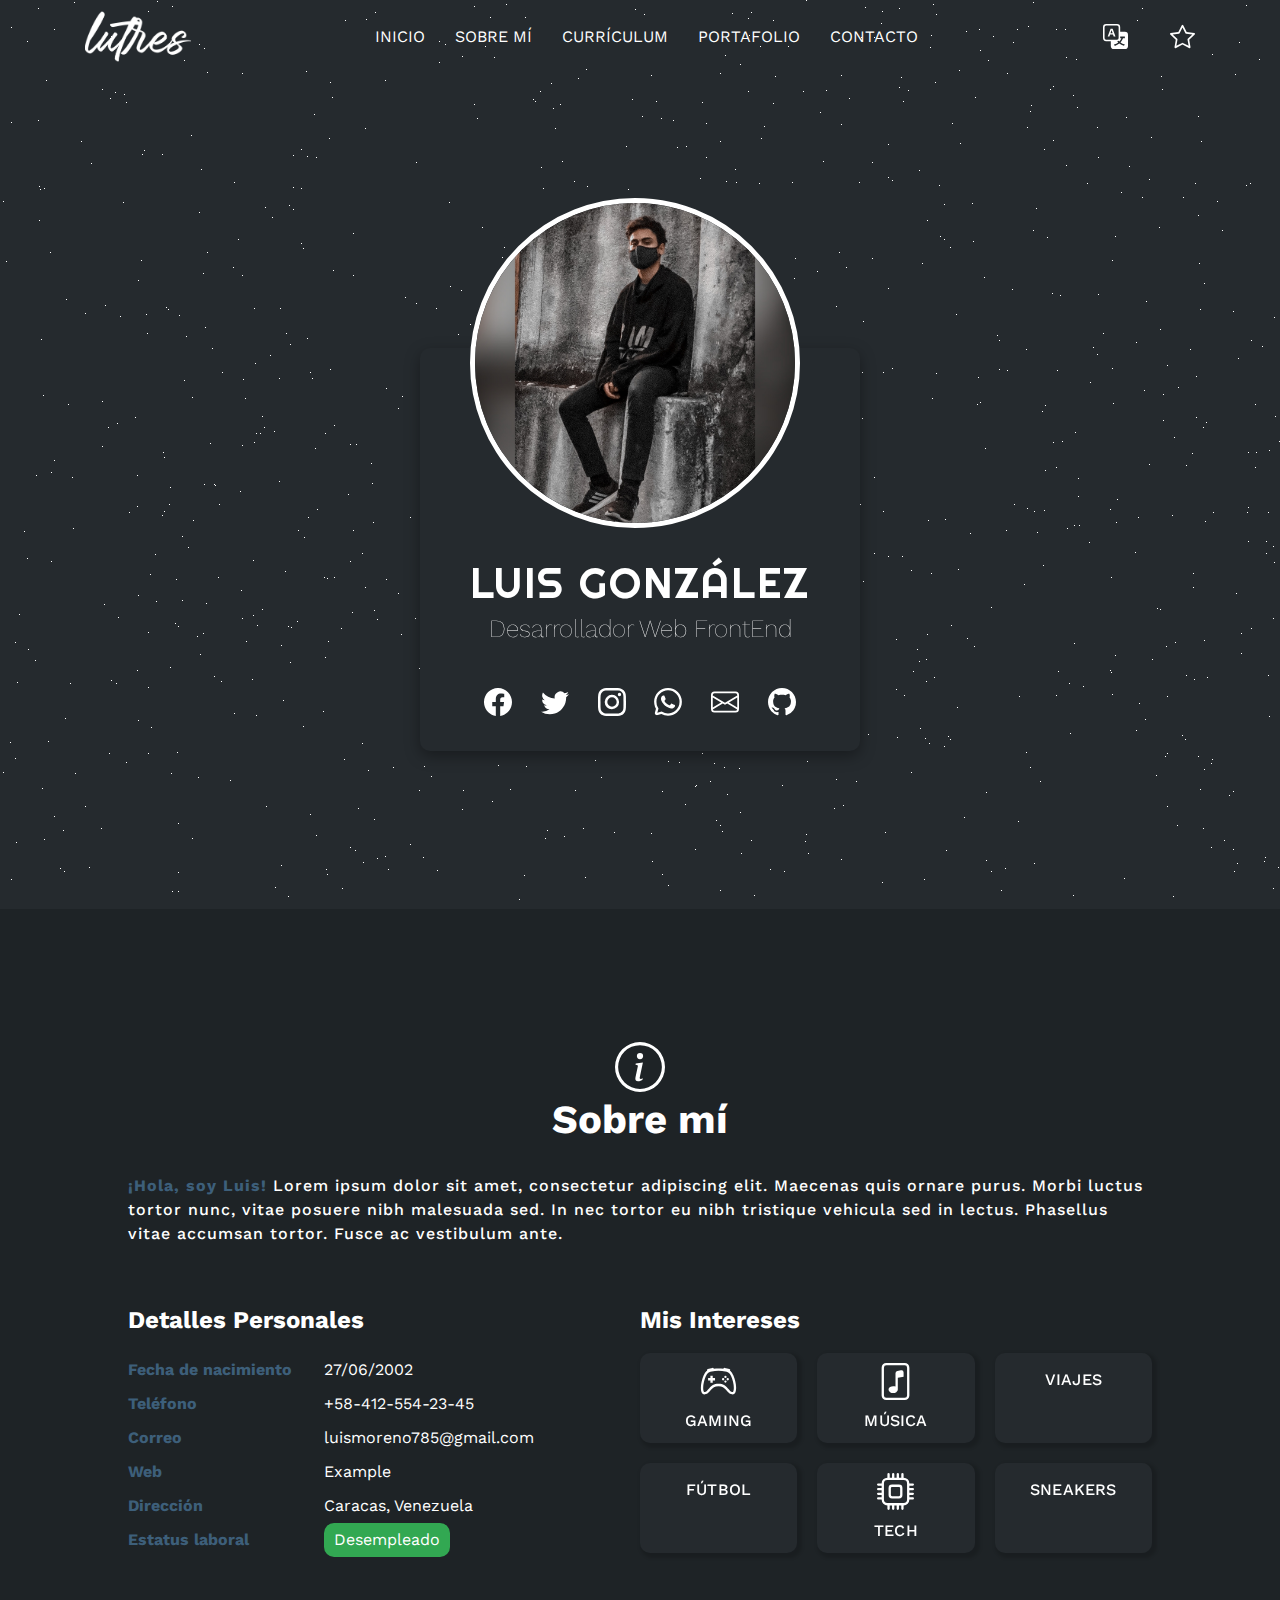
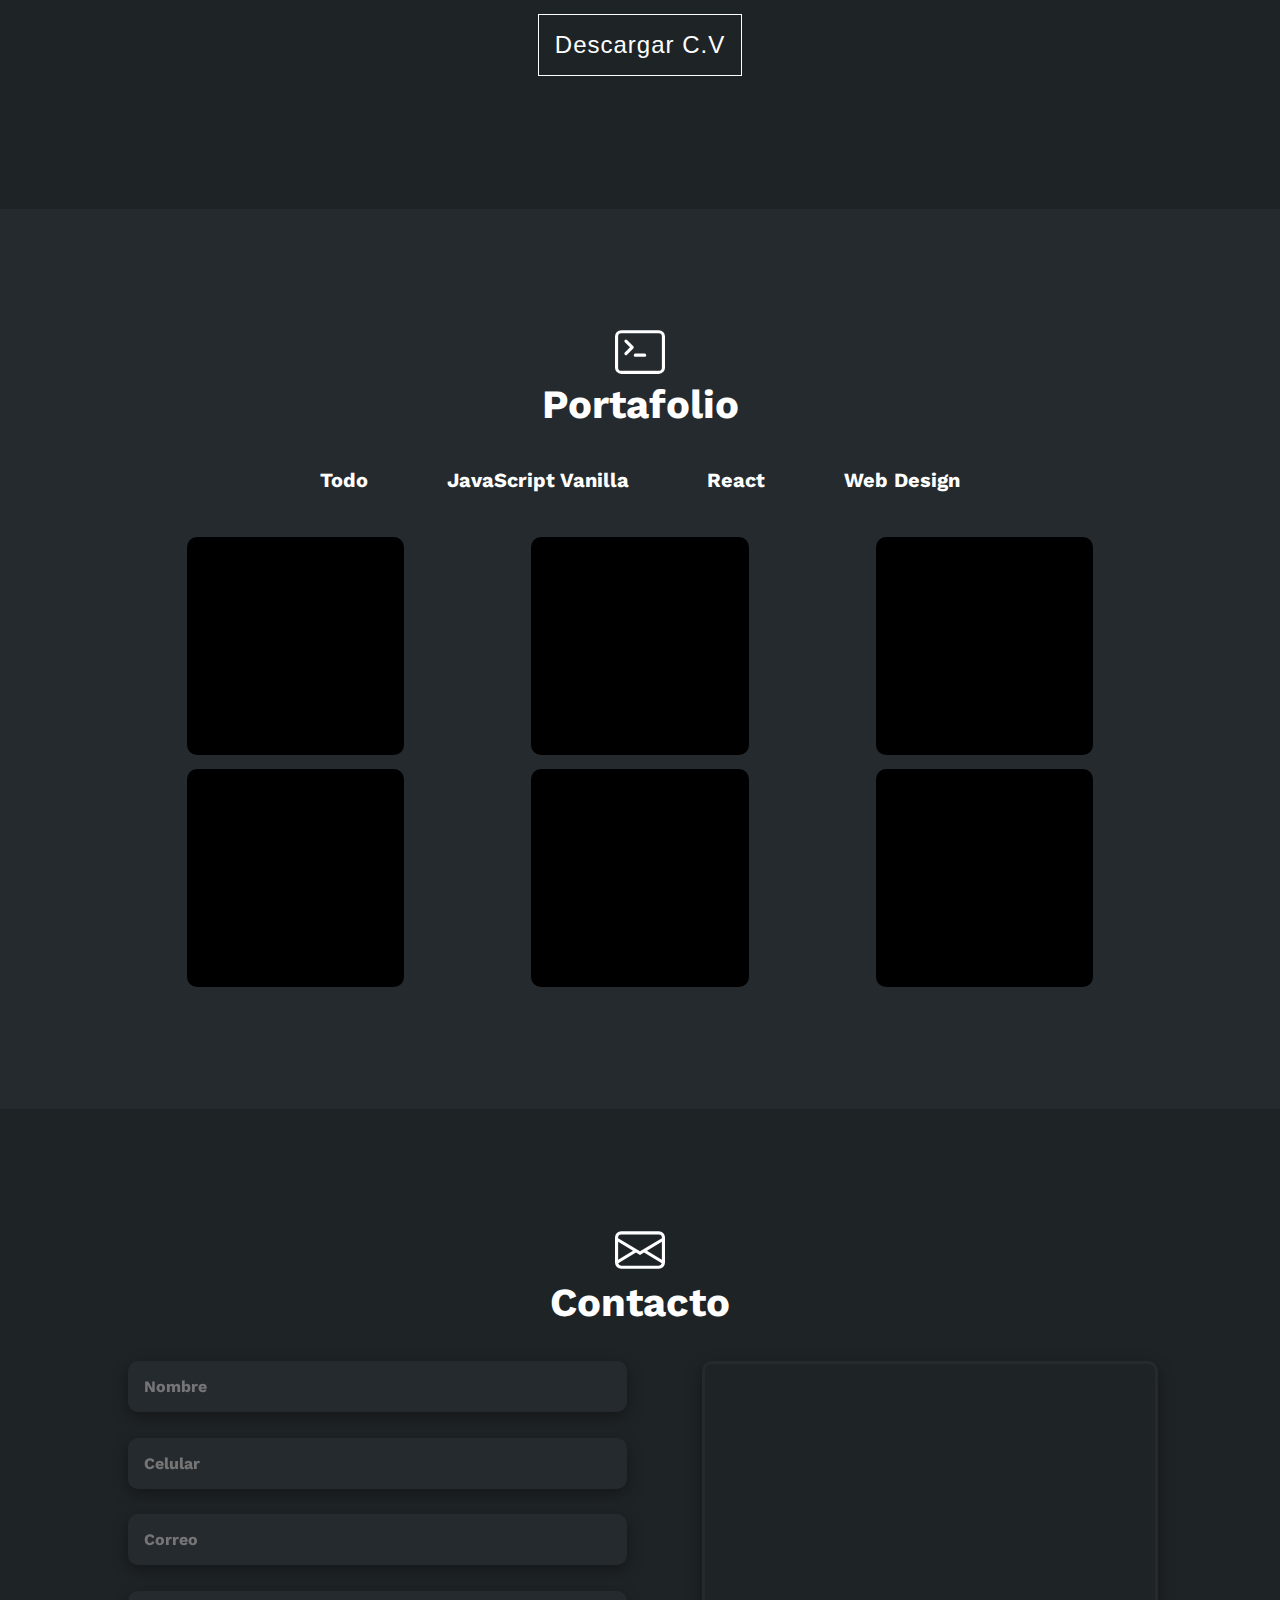
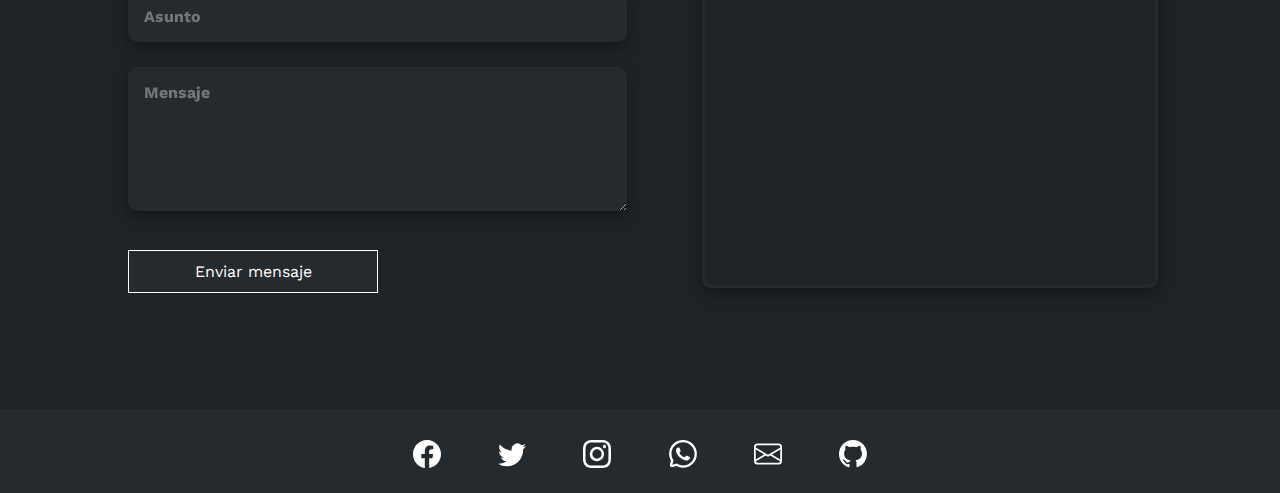
==== commit 5d712e36: "responsive" ====
--- a/docs/index.html
+++ b/docs/index.html
@@ -1 +1 @@
-<!doctype html><html lang="en"><head><meta charset="UTF-8"><meta http-equiv="X-UA-Compatible" content="IE=edge"><meta name="viewport" content="width=device-width,initial-scale=1"><link rel="preconnect" href="https://fonts.googleapis.com"><link rel="preconnect" href="https://fonts.gstatic.com" crossorigin><link href="https://fonts.googleapis.com/css2?family=Righteous&family=Work+Sans&display=swap" rel="stylesheet"><title>Portfolio</title><link href="main.82620e1d039b10e96242.css" rel="stylesheet"></head><body><header><nav><a href="#presentation" class="logo-link"><img src="assets/logo.png" alt="Logo" srcset="" class="logo"></a><ul class="nav-bar"><li><a href="#presentation">INICIO</a></li><li><a href="#about-me">SOBRE MÍ</a></li><li><a href="#about-me">CURRÍCULUM</a></li><li><a href="#portfolio">PORTAFOLIO</a></li><li><a href="#contact">CONTACTO</a></li></ul><ul class="buttons"><li class="translate"><button title="Traducir al inglés" class="translate"><svg xmlns="http://www.w3.org/2000/svg" width="25" height="25" fill="currentColor" class="bi bi-translate" viewBox="0 0 16 16"><path d="M4.545 6.714 4.11 8H3l1.862-5h1.284L8 8H6.833l-.435-1.286H4.545zm1.634-.736L5.5 3.956h-.049l-.679 2.022H6.18z"/><path d="M0 2a2 2 0 0 1 2-2h7a2 2 0 0 1 2 2v3h3a2 2 0 0 1 2 2v7a2 2 0 0 1-2 2H7a2 2 0 0 1-2-2v-3H2a2 2 0 0 1-2-2V2zm2-1a1 1 0 0 0-1 1v7a1 1 0 0 0 1 1h7a1 1 0 0 0 1-1V2a1 1 0 0 0-1-1H2zm7.138 9.995c.193.301.402.583.63.846-.748.575-1.673 1.001-2.768 1.292.178.217.451.635.555.867 1.125-.359 2.08-.844 2.886-1.494.777.665 1.739 1.165 2.93 1.472.133-.254.414-.673.629-.89-1.125-.253-2.057-.694-2.82-1.284.681-.747 1.222-1.651 1.621-2.757H14V8h-3v1.047h.765c-.318.844-.74 1.546-1.272 2.13a6.066 6.066 0 0 1-.415-.492 1.988 1.988 0 0 1-.94.31z"/></svg> <i class="fa-solid fa-language"></i></button></li><li class="animation"><button title="Activar animación de fondo (puede afectar el rendimiento de la página)" class="animation" id="animation"><svg xmlns="http://www.w3.org/2000/svg" width="25" height="25" fill="currentColor" class="bi bi-star" viewBox="0 0 16 16"><path d="M2.866 14.85c-.078.444.36.791.746.593l4.39-2.256 4.389 2.256c.386.198.824-.149.746-.592l-.83-4.73 3.522-3.356c.33-.314.16-.888-.282-.95l-4.898-.696L8.465.792a.513.513 0 0 0-.927 0L5.354 5.12l-4.898.696c-.441.062-.612.636-.283.95l3.523 3.356-.83 4.73zm4.905-2.767-3.686 1.894.694-3.957a.565.565 0 0 0-.163-.505L1.71 6.745l4.052-.576a.525.525 0 0 0 .393-.288L8 2.223l1.847 3.658a.525.525 0 0 0 .393.288l4.052.575-2.906 2.77a.565.565 0 0 0-.163.506l.694 3.957-3.686-1.894a.503.503 0 0 0-.461 0z"/></svg></button></li></ul></nav></header><div class="bg"></div><section class="presentation" id="presentation"><div class="container"><img src="assets\profile.jpg" alt=""><h1 id="name">LUIS GONZÁLEZ</h1><h3>Desarrollador Web FrontEnd</h3><div class="social"><ul><li><a href="https://www.facebook.com/luisfergmf" target="_blank"><svg xmlns="http://www.w3.org/2000/svg" width="28" height="28" fill="currentColor" class="bi bi-facebook" viewBox="0 0 16 16"><path d="M16 8.049c0-4.446-3.582-8.05-8-8.05C3.58 0-.002 3.603-.002 8.05c0 4.017 2.926 7.347 6.75 7.951v-5.625h-2.03V8.05H6.75V6.275c0-2.017 1.195-3.131 3.022-3.131.876 0 1.791.157 1.791.157v1.98h-1.009c-.993 0-1.303.621-1.303 1.258v1.51h2.218l-.354 2.326H9.25V16c3.824-.604 6.75-3.934 6.75-7.951z"/></svg></a></li><li><a href="https://twitter.com/lutres" target="_blank"><svg xmlns="http://www.w3.org/2000/svg" width="28" height="28" fill="currentColor" class="bi bi-twitter" viewBox="0 0 16 16"><path d="M5.026 15c6.038 0 9.341-5.003 9.341-9.334 0-.14 0-.282-.006-.422A6.685 6.685 0 0 0 16 3.542a6.658 6.658 0 0 1-1.889.518 3.301 3.301 0 0 0 1.447-1.817 6.533 6.533 0 0 1-2.087.793A3.286 3.286 0 0 0 7.875 6.03a9.325 9.325 0 0 1-6.767-3.429 3.289 3.289 0 0 0 1.018 4.382A3.323 3.323 0 0 1 .64 6.575v.045a3.288 3.288 0 0 0 2.632 3.218 3.203 3.203 0 0 1-.865.115 3.23 3.23 0 0 1-.614-.057 3.283 3.283 0 0 0 3.067 2.277A6.588 6.588 0 0 1 .78 13.58a6.32 6.32 0 0 1-.78-.045A9.344 9.344 0 0 0 5.026 15z"/></svg></a></li><li><a href="https://www.instagram.com/luisfgm85/" target="_blank"><svg xmlns="http://www.w3.org/2000/svg" width="28" height="28" fill="currentColor" class="bi bi-instagram" viewBox="0 0 16 16"><path d="M8 0C5.829 0 5.556.01 4.703.048 3.85.088 3.269.222 2.76.42a3.917 3.917 0 0 0-1.417.923A3.927 3.927 0 0 0 .42 2.76C.222 3.268.087 3.85.048 4.7.01 5.555 0 5.827 0 8.001c0 2.172.01 2.444.048 3.297.04.852.174 1.433.372 1.942.205.526.478.972.923 1.417.444.445.89.719 1.416.923.51.198 1.09.333 1.942.372C5.555 15.99 5.827 16 8 16s2.444-.01 3.298-.048c.851-.04 1.434-.174 1.943-.372a3.916 3.916 0 0 0 1.416-.923c.445-.445.718-.891.923-1.417.197-.509.332-1.09.372-1.942C15.99 10.445 16 10.173 16 8s-.01-2.445-.048-3.299c-.04-.851-.175-1.433-.372-1.941a3.926 3.926 0 0 0-.923-1.417A3.911 3.911 0 0 0 13.24.42c-.51-.198-1.092-.333-1.943-.372C10.443.01 10.172 0 7.998 0h.003zm-.717 1.442h.718c2.136 0 2.389.007 3.232.046.78.035 1.204.166 1.486.275.373.145.64.319.92.599.28.28.453.546.598.92.11.281.24.705.275 1.485.039.843.047 1.096.047 3.231s-.008 2.389-.047 3.232c-.035.78-.166 1.203-.275 1.485a2.47 2.47 0 0 1-.599.919c-.28.28-.546.453-.92.598-.28.11-.704.24-1.485.276-.843.038-1.096.047-3.232.047s-2.39-.009-3.233-.047c-.78-.036-1.203-.166-1.485-.276a2.478 2.478 0 0 1-.92-.598 2.48 2.48 0 0 1-.6-.92c-.109-.281-.24-.705-.275-1.485-.038-.843-.046-1.096-.046-3.233 0-2.136.008-2.388.046-3.231.036-.78.166-1.204.276-1.486.145-.373.319-.64.599-.92.28-.28.546-.453.92-.598.282-.11.705-.24 1.485-.276.738-.034 1.024-.044 2.515-.045v.002zm4.988 1.328a.96.96 0 1 0 0 1.92.96.96 0 0 0 0-1.92zm-4.27 1.122a4.109 4.109 0 1 0 0 8.217 4.109 4.109 0 0 0 0-8.217zm0 1.441a2.667 2.667 0 1 1 0 5.334 2.667 2.667 0 0 1 0-5.334z"/></svg></a></li><li><a href="https://wa.me/+584125542345" target="_blank"><svg xmlns="http://www.w3.org/2000/svg" width="28" height="28" fill="currentColor" class="bi bi-whatsapp" viewBox="0 0 16 16"><path d="M13.601 2.326A7.854 7.854 0 0 0 7.994 0C3.627 0 .068 3.558.064 7.926c0 1.399.366 2.76 1.057 3.965L0 16l4.204-1.102a7.933 7.933 0 0 0 3.79.965h.004c4.368 0 7.926-3.558 7.93-7.93A7.898 7.898 0 0 0 13.6 2.326zM7.994 14.521a6.573 6.573 0 0 1-3.356-.92l-.24-.144-2.494.654.666-2.433-.156-.251a6.56 6.56 0 0 1-1.007-3.505c0-3.626 2.957-6.584 6.591-6.584a6.56 6.56 0 0 1 4.66 1.931 6.557 6.557 0 0 1 1.928 4.66c-.004 3.639-2.961 6.592-6.592 6.592zm3.615-4.934c-.197-.099-1.17-.578-1.353-.646-.182-.065-.315-.099-.445.099-.133.197-.513.646-.627.775-.114.133-.232.148-.43.05-.197-.1-.836-.308-1.592-.985-.59-.525-.985-1.175-1.103-1.372-.114-.198-.011-.304.088-.403.087-.088.197-.232.296-.346.1-.114.133-.198.198-.33.065-.134.034-.248-.015-.347-.05-.099-.445-1.076-.612-1.47-.16-.389-.323-.335-.445-.34-.114-.007-.247-.007-.38-.007a.729.729 0 0 0-.529.247c-.182.198-.691.677-.691 1.654 0 .977.71 1.916.81 2.049.098.133 1.394 2.132 3.383 2.992.47.205.84.326 1.129.418.475.152.904.129 1.246.08.38-.058 1.171-.48 1.338-.943.164-.464.164-.86.114-.943-.049-.084-.182-.133-.38-.232z"/></svg></a></li><li><a href="https://mail.google.com/mail/u/0/#inbox?compose=CllgCHrhTmhKdNMDTPjXfqsLPSzbpLLJwBDSBvPwZwBVTVTwFwgBrQDrZVTxgwHdktWwMFXWSMg" target="_blank"><svg xmlns="http://www.w3.org/2000/svg" width="28" height="28" fill="currentColor" class="bi bi-envelope" viewBox="0 0 16 16"><path d="M0 4a2 2 0 0 1 2-2h12a2 2 0 0 1 2 2v8a2 2 0 0 1-2 2H2a2 2 0 0 1-2-2V4zm2-1a1 1 0 0 0-1 1v.217l7 4.2 7-4.2V4a1 1 0 0 0-1-1H2zm13 2.383-4.758 2.855L15 11.114v-5.73zm-.034 6.878L9.271 8.82 8 9.583 6.728 8.82l-5.694 3.44A1 1 0 0 0 2 13h12a1 1 0 0 0 .966-.739zM1 11.114l4.758-2.876L1 5.383v5.73z"/></svg></a></li><li><a href="https://github.com/lutres" target="_blank"><svg xmlns="http://www.w3.org/2000/svg" width="28" height="28" fill="currentColor" class="bi bi-github" viewBox="0 0 16 16"><path d="M8 0C3.58 0 0 3.58 0 8c0 3.54 2.29 6.53 5.47 7.59.4.07.55-.17.55-.38 0-.19-.01-.82-.01-1.49-2.01.37-2.53-.49-2.69-.94-.09-.23-.48-.94-.82-1.13-.28-.15-.68-.52-.01-.53.63-.01 1.08.58 1.23.82.72 1.21 1.87.87 2.33.66.07-.52.28-.87.51-1.07-1.78-.2-3.64-.89-3.64-3.95 0-.87.31-1.59.82-2.15-.08-.2-.36-1.02.08-2.12 0 0 .67-.21 2.2.82.64-.18 1.32-.27 2-.27.68 0 1.36.09 2 .27 1.53-1.04 2.2-.82 2.2-.82.44 1.1.16 1.92.08 2.12.51.56.82 1.27.82 2.15 0 3.07-1.87 3.75-3.65 3.95.29.25.54.73.54 1.48 0 1.07-.01 1.93-.01 2.2 0 .21.15.46.55.38A8.012 8.012 0 0 0 16 8c0-4.42-3.58-8-8-8z"/></svg></a></li></ul></div></div></section><section class="about-me" id="about-me"><div class="title"><svg xmlns="http://www.w3.org/2000/svg" width="50" height="50" fill="currentColor" class="bi bi-info-circle" viewBox="0 0 16 16"><path d="M8 15A7 7 0 1 1 8 1a7 7 0 0 1 0 14zm0 1A8 8 0 1 0 8 0a8 8 0 0 0 0 16z"/><path d="m8.93 6.588-2.29.287-.082.38.45.083c.294.07.352.176.288.469l-.738 3.468c-.194.897.105 1.319.808 1.319.545 0 1.178-.252 1.465-.598l.088-.416c-.2.176-.492.246-.686.246-.275 0-.375-.193-.304-.533L8.93 6.588zM9 4.5a1 1 0 1 1-2 0 1 1 0 0 1 2 0z"/></svg><h1>Sobre mí</h1></div><div class="info"><p><span class="highlight">¡Hola, soy Luis!</span> Lorem ipsum dolor sit amet, consectetur adipiscing elit. Maecenas quis ornare purus. Morbi luctus tortor nunc, vitae posuere nibh malesuada sed. In nec tortor eu nibh tristique vehicula sed in lectus. Phasellus vitae accumsan tortor. Fusce ac vestibulum ante.</p><div class="personal"><div class="details"><h2 class="title-details">Detalles Personales</h2><div class="info-details"><div class="ask"><ul><li>Fecha de nacimiento</li><li>Teléfono</li><li>Correo</li><li>Web</li><li>Dirección</li><li>Estatus laboral</li></ul></div><div class="response"><ul><li>27/06/2002</li><li>+58-412-554-23-45</li><li>luismoreno785@gmail.com</li><li>Example</li><li>Caracas, Venezuela</li><li class="status">Desempleado</li></ul></div></div></div><div class="interest"><h2 class="title-interest">Mis Intereses</h2><div class="info-interest"><ul><li><svg xmlns="http://www.w3.org/2000/svg" width="37" height="37" fill="currentColor" class="bi bi-controller" viewBox="0 0 16 16"><path d="M11.5 6.027a.5.5 0 1 1-1 0 .5.5 0 0 1 1 0zm-1.5 1.5a.5.5 0 1 0 0-1 .5.5 0 0 0 0 1zm2.5-.5a.5.5 0 1 1-1 0 .5.5 0 0 1 1 0zm-1.5 1.5a.5.5 0 1 0 0-1 .5.5 0 0 0 0 1zm-6.5-3h1v1h1v1h-1v1h-1v-1h-1v-1h1v-1z"/><path d="M3.051 3.26a.5.5 0 0 1 .354-.613l1.932-.518a.5.5 0 0 1 .62.39c.655-.079 1.35-.117 2.043-.117.72 0 1.443.041 2.12.126a.5.5 0 0 1 .622-.399l1.932.518a.5.5 0 0 1 .306.729c.14.09.266.19.373.297.408.408.78 1.05 1.095 1.772.32.733.599 1.591.805 2.466.206.875.34 1.78.364 2.606.024.816-.059 1.602-.328 2.21a1.42 1.42 0 0 1-1.445.83c-.636-.067-1.115-.394-1.513-.773-.245-.232-.496-.526-.739-.808-.126-.148-.25-.292-.368-.423-.728-.804-1.597-1.527-3.224-1.527-1.627 0-2.496.723-3.224 1.527-.119.131-.242.275-.368.423-.243.282-.494.575-.739.808-.398.38-.877.706-1.513.773a1.42 1.42 0 0 1-1.445-.83c-.27-.608-.352-1.395-.329-2.21.024-.826.16-1.73.365-2.606.206-.875.486-1.733.805-2.466.315-.722.687-1.364 1.094-1.772a2.34 2.34 0 0 1 .433-.335.504.504 0 0 1-.028-.079zm2.036.412c-.877.185-1.469.443-1.733.708-.276.276-.587.783-.885 1.465a13.748 13.748 0 0 0-.748 2.295 12.351 12.351 0 0 0-.339 2.406c-.022.755.062 1.368.243 1.776a.42.42 0 0 0 .426.24c.327-.034.61-.199.929-.502.212-.202.4-.423.615-.674.133-.156.276-.323.44-.504C4.861 9.969 5.978 9.027 8 9.027s3.139.942 3.965 1.855c.164.181.307.348.44.504.214.251.403.472.615.674.318.303.601.468.929.503a.42.42 0 0 0 .426-.241c.18-.408.265-1.02.243-1.776a12.354 12.354 0 0 0-.339-2.406 13.753 13.753 0 0 0-.748-2.295c-.298-.682-.61-1.19-.885-1.465-.264-.265-.856-.523-1.733-.708-.85-.179-1.877-.27-2.913-.27-1.036 0-2.063.091-2.913.27z"/></svg><p class="text">GAMING</p></li><li><svg xmlns="http://www.w3.org/2000/svg" width="37" height="37" fill="currentColor" class="bi bi-file-music" viewBox="0 0 16 16"><path d="M10.304 3.13a1 1 0 0 1 1.196.98v1.8l-2.5.5v5.09c0 .495-.301.883-.662 1.123C7.974 12.866 7.499 13 7 13c-.5 0-.974-.134-1.338-.377-.36-.24-.662-.628-.662-1.123s.301-.883.662-1.123C6.026 10.134 6.501 10 7 10c.356 0 .7.068 1 .196V4.41a1 1 0 0 1 .804-.98l1.5-.3z"/><path d="M4 0a2 2 0 0 0-2 2v12a2 2 0 0 0 2 2h8a2 2 0 0 0 2-2V2a2 2 0 0 0-2-2H4zm0 1h8a1 1 0 0 1 1 1v12a1 1 0 0 1-1 1H4a1 1 0 0 1-1-1V2a1 1 0 0 1 1-1z"/></svg><p class="text">MÚSICA</p></li><li><p class="text">VIAJES</p></li><li><p class="text">FÚTBOL</p></li><li><svg xmlns="http://www.w3.org/2000/svg" width="37" height="37" fill="currentColor" class="bi bi-cpu" viewBox="0 0 16 16"><path d="M5 0a.5.5 0 0 1 .5.5V2h1V.5a.5.5 0 0 1 1 0V2h1V.5a.5.5 0 0 1 1 0V2h1V.5a.5.5 0 0 1 1 0V2A2.5 2.5 0 0 1 14 4.5h1.5a.5.5 0 0 1 0 1H14v1h1.5a.5.5 0 0 1 0 1H14v1h1.5a.5.5 0 0 1 0 1H14v1h1.5a.5.5 0 0 1 0 1H14a2.5 2.5 0 0 1-2.5 2.5v1.5a.5.5 0 0 1-1 0V14h-1v1.5a.5.5 0 0 1-1 0V14h-1v1.5a.5.5 0 0 1-1 0V14h-1v1.5a.5.5 0 0 1-1 0V14A2.5 2.5 0 0 1 2 11.5H.5a.5.5 0 0 1 0-1H2v-1H.5a.5.5 0 0 1 0-1H2v-1H.5a.5.5 0 0 1 0-1H2v-1H.5a.5.5 0 0 1 0-1H2A2.5 2.5 0 0 1 4.5 2V.5A.5.5 0 0 1 5 0zm-.5 3A1.5 1.5 0 0 0 3 4.5v7A1.5 1.5 0 0 0 4.5 13h7a1.5 1.5 0 0 0 1.5-1.5v-7A1.5 1.5 0 0 0 11.5 3h-7zM5 6.5A1.5 1.5 0 0 1 6.5 5h3A1.5 1.5 0 0 1 11 6.5v3A1.5 1.5 0 0 1 9.5 11h-3A1.5 1.5 0 0 1 5 9.5v-3zM6.5 6a.5.5 0 0 0-.5.5v3a.5.5 0 0 0 .5.5h3a.5.5 0 0 0 .5-.5v-3a.5.5 0 0 0-.5-.5h-3z"/></svg><p class="text">TECH</p></li><li><p class="sneakers">SNEAKERS</p></li></ul></div></div></div></div><button class="cv"><a href="assets/C.V Luis.pdf" download="C.V_Luis">Descargar C.V</a></button></section><section class="portfolio" id="portfolio"><div class="title"><svg xmlns="http://www.w3.org/2000/svg" width="50" height="50" fill="currentColor" class="bi bi-terminal" viewBox="0 0 16 16"><path d="M6 9a.5.5 0 0 1 .5-.5h3a.5.5 0 0 1 0 1h-3A.5.5 0 0 1 6 9zM3.854 4.146a.5.5 0 1 0-.708.708L4.793 6.5 3.146 8.146a.5.5 0 1 0 .708.708l2-2a.5.5 0 0 0 0-.708l-2-2z"/><path d="M2 1a2 2 0 0 0-2 2v10a2 2 0 0 0 2 2h12a2 2 0 0 0 2-2V3a2 2 0 0 0-2-2H2zm12 1a1 1 0 0 1 1 1v10a1 1 0 0 1-1 1H2a1 1 0 0 1-1-1V3a1 1 0 0 1 1-1h12z"/></svg><h1>Portafolio</h1></div><div class="categories"><ul><li><button class="categories-btn" id="all"><h2>Todo</h2></button></li><li><button class="categories-btn" id="vanilla"><h2>JavaScript Vanilla</h2></button></li><li><button class="categories-btn" id="react"><h2>React</h2></button></li><li><button class="categories-btn" id="design"><h2>Web Design</h2></button></li></ul></div><div class="projects"><div class="project"><a href="https://lutres.github.io/blackjack-v2/" target="_blank"><img src="assets\ex.jpg" alt="" class="thumbnail"></a></div><div class="proyect"><img src="assets\ex.jpg" alt="" class="thumbnail"></div><div class="proyect"><img src="assets\ex.jpg" alt="" class="thumbnail"></div><div class="proyect"><img src="assets\ex.jpg" alt="" class="thumbnail"></div><div class="proyect"><img src="assets\ex.jpg" alt="" class="thumbnail"></div><div class="proyect"><img src="assets\ex.jpg" alt="" class="thumbnail"></div></div></section><section class="contact" id="contact"><div class="title"><svg xmlns="http://www.w3.org/2000/svg" width="50" height="50" fill="currentColor" class="bi bi-envelope" viewBox="0 0 16 16"><path d="M0 4a2 2 0 0 1 2-2h12a2 2 0 0 1 2 2v8a2 2 0 0 1-2 2H2a2 2 0 0 1-2-2V4zm2-1a1 1 0 0 0-1 1v.217l7 4.2 7-4.2V4a1 1 0 0 0-1-1H2zm13 2.383-4.758 2.855L15 11.114v-5.73zm-.034 6.878L9.271 8.82 8 9.583 6.728 8.82l-5.694 3.44A1 1 0 0 0 2 13h12a1 1 0 0 0 .966-.739zM1 11.114l4.758-2.876L1 5.383v5.73z"/></svg><h1>Contacto</h1></div><div class="content"><form action="https://formspree.io/f/mleaaazz" class="mail" id="form" method="POST"><input name="name" placeholder="Nombre" class="input"> <input name="number" id="phone" placeholder="Celular" class="input"> <input type="email" name="email" id="email" placeholder="Correo" class="input"> <input name="subject" id="subject" placeholder="Asunto" class="input"> <textarea type="text" name="message" id="message" placeholder="Mensaje" class="input message"></textarea> <button type="submit" id="submit">Enviar mensaje</button></form><div class="mapouter"><div class="gmap_canvas"><iframe width="600" height="500" id="gmap_canvas" src="https://maps.google.com/maps?q=Caracas,%20Venezuela&t=&z=13&ie=UTF8&iwloc=&output=embed" frameborder="0" scrolling="no" marginheight="0" marginwidth="0"></iframe><a href="https://yt2.org"></a><br><a href="https://www.embedgooglemap.net"></a></div></div></div></section><footer><div class="social"><ul><li><a href="https://www.facebook.com/luisfergmf" target="_blank"><svg xmlns="http://www.w3.org/2000/svg" width="28" height="28" fill="currentColor" class="bi bi-facebook" viewBox="0 0 16 16"><path d="M16 8.049c0-4.446-3.582-8.05-8-8.05C3.58 0-.002 3.603-.002 8.05c0 4.017 2.926 7.347 6.75 7.951v-5.625h-2.03V8.05H6.75V6.275c0-2.017 1.195-3.131 3.022-3.131.876 0 1.791.157 1.791.157v1.98h-1.009c-.993 0-1.303.621-1.303 1.258v1.51h2.218l-.354 2.326H9.25V16c3.824-.604 6.75-3.934 6.75-7.951z"/></svg></a></li><li><a href="https://twitter.com/lutres" target="_blank"><svg xmlns="http://www.w3.org/2000/svg" width="28" height="28" fill="currentColor" class="bi bi-twitter" viewBox="0 0 16 16"><path d="M5.026 15c6.038 0 9.341-5.003 9.341-9.334 0-.14 0-.282-.006-.422A6.685 6.685 0 0 0 16 3.542a6.658 6.658 0 0 1-1.889.518 3.301 3.301 0 0 0 1.447-1.817 6.533 6.533 0 0 1-2.087.793A3.286 3.286 0 0 0 7.875 6.03a9.325 9.325 0 0 1-6.767-3.429 3.289 3.289 0 0 0 1.018 4.382A3.323 3.323 0 0 1 .64 6.575v.045a3.288 3.288 0 0 0 2.632 3.218 3.203 3.203 0 0 1-.865.115 3.23 3.23 0 0 1-.614-.057 3.283 3.283 0 0 0 3.067 2.277A6.588 6.588 0 0 1 .78 13.58a6.32 6.32 0 0 1-.78-.045A9.344 9.344 0 0 0 5.026 15z"/></svg></a></li><li><a href="https://www.instagram.com/luisfgm85/" target="_blank"><svg xmlns="http://www.w3.org/2000/svg" width="28" height="28" fill="currentColor" class="bi bi-instagram" viewBox="0 0 16 16"><path d="M8 0C5.829 0 5.556.01 4.703.048 3.85.088 3.269.222 2.76.42a3.917 3.917 0 0 0-1.417.923A3.927 3.927 0 0 0 .42 2.76C.222 3.268.087 3.85.048 4.7.01 5.555 0 5.827 0 8.001c0 2.172.01 2.444.048 3.297.04.852.174 1.433.372 1.942.205.526.478.972.923 1.417.444.445.89.719 1.416.923.51.198 1.09.333 1.942.372C5.555 15.99 5.827 16 8 16s2.444-.01 3.298-.048c.851-.04 1.434-.174 1.943-.372a3.916 3.916 0 0 0 1.416-.923c.445-.445.718-.891.923-1.417.197-.509.332-1.09.372-1.942C15.99 10.445 16 10.173 16 8s-.01-2.445-.048-3.299c-.04-.851-.175-1.433-.372-1.941a3.926 3.926 0 0 0-.923-1.417A3.911 3.911 0 0 0 13.24.42c-.51-.198-1.092-.333-1.943-.372C10.443.01 10.172 0 7.998 0h.003zm-.717 1.442h.718c2.136 0 2.389.007 3.232.046.78.035 1.204.166 1.486.275.373.145.64.319.92.599.28.28.453.546.598.92.11.281.24.705.275 1.485.039.843.047 1.096.047 3.231s-.008 2.389-.047 3.232c-.035.78-.166 1.203-.275 1.485a2.47 2.47 0 0 1-.599.919c-.28.28-.546.453-.92.598-.28.11-.704.24-1.485.276-.843.038-1.096.047-3.232.047s-2.39-.009-3.233-.047c-.78-.036-1.203-.166-1.485-.276a2.478 2.478 0 0 1-.92-.598 2.48 2.48 0 0 1-.6-.92c-.109-.281-.24-.705-.275-1.485-.038-.843-.046-1.096-.046-3.233 0-2.136.008-2.388.046-3.231.036-.78.166-1.204.276-1.486.145-.373.319-.64.599-.92.28-.28.546-.453.92-.598.282-.11.705-.24 1.485-.276.738-.034 1.024-.044 2.515-.045v.002zm4.988 1.328a.96.96 0 1 0 0 1.92.96.96 0 0 0 0-1.92zm-4.27 1.122a4.109 4.109 0 1 0 0 8.217 4.109 4.109 0 0 0 0-8.217zm0 1.441a2.667 2.667 0 1 1 0 5.334 2.667 2.667 0 0 1 0-5.334z"/></svg></a></li><li><a href="https://wa.me/+584125542345" target="_blank"><svg xmlns="http://www.w3.org/2000/svg" width="28" height="28" fill="currentColor" class="bi bi-whatsapp" viewBox="0 0 16 16"><path d="M13.601 2.326A7.854 7.854 0 0 0 7.994 0C3.627 0 .068 3.558.064 7.926c0 1.399.366 2.76 1.057 3.965L0 16l4.204-1.102a7.933 7.933 0 0 0 3.79.965h.004c4.368 0 7.926-3.558 7.93-7.93A7.898 7.898 0 0 0 13.6 2.326zM7.994 14.521a6.573 6.573 0 0 1-3.356-.92l-.24-.144-2.494.654.666-2.433-.156-.251a6.56 6.56 0 0 1-1.007-3.505c0-3.626 2.957-6.584 6.591-6.584a6.56 6.56 0 0 1 4.66 1.931 6.557 6.557 0 0 1 1.928 4.66c-.004 3.639-2.961 6.592-6.592 6.592zm3.615-4.934c-.197-.099-1.17-.578-1.353-.646-.182-.065-.315-.099-.445.099-.133.197-.513.646-.627.775-.114.133-.232.148-.43.05-.197-.1-.836-.308-1.592-.985-.59-.525-.985-1.175-1.103-1.372-.114-.198-.011-.304.088-.403.087-.088.197-.232.296-.346.1-.114.133-.198.198-.33.065-.134.034-.248-.015-.347-.05-.099-.445-1.076-.612-1.47-.16-.389-.323-.335-.445-.34-.114-.007-.247-.007-.38-.007a.729.729 0 0 0-.529.247c-.182.198-.691.677-.691 1.654 0 .977.71 1.916.81 2.049.098.133 1.394 2.132 3.383 2.992.47.205.84.326 1.129.418.475.152.904.129 1.246.08.38-.058 1.171-.48 1.338-.943.164-.464.164-.86.114-.943-.049-.084-.182-.133-.38-.232z"/></svg></a></li><li><a href="https://mail.google.com/mail/u/0/#inbox?compose=CllgCHrhTmhKdNMDTPjXfqsLPSzbpLLJwBDSBvPwZwBVTVTwFwgBrQDrZVTxgwHdktWwMFXWSMg" target="_blank"><svg xmlns="http://www.w3.org/2000/svg" width="28" height="28" fill="currentColor" class="bi bi-envelope" viewBox="0 0 16 16"><path d="M0 4a2 2 0 0 1 2-2h12a2 2 0 0 1 2 2v8a2 2 0 0 1-2 2H2a2 2 0 0 1-2-2V4zm2-1a1 1 0 0 0-1 1v.217l7 4.2 7-4.2V4a1 1 0 0 0-1-1H2zm13 2.383-4.758 2.855L15 11.114v-5.73zm-.034 6.878L9.271 8.82 8 9.583 6.728 8.82l-5.694 3.44A1 1 0 0 0 2 13h12a1 1 0 0 0 .966-.739zM1 11.114l4.758-2.876L1 5.383v5.73z"/></svg></a></li><li><a href="https://github.com/lutres" target="_blank"><svg xmlns="http://www.w3.org/2000/svg" width="28" height="28" fill="currentColor" class="bi bi-github" viewBox="0 0 16 16"><path d="M8 0C3.58 0 0 3.58 0 8c0 3.54 2.29 6.53 5.47 7.59.4.07.55-.17.55-.38 0-.19-.01-.82-.01-1.49-2.01.37-2.53-.49-2.69-.94-.09-.23-.48-.94-.82-1.13-.28-.15-.68-.52-.01-.53.63-.01 1.08.58 1.23.82.72 1.21 1.87.87 2.33.66.07-.52.28-.87.51-1.07-1.78-.2-3.64-.89-3.64-3.95 0-.87.31-1.59.82-2.15-.08-.2-.36-1.02.08-2.12 0 0 .67-.21 2.2.82.64-.18 1.32-.27 2-.27.68 0 1.36.09 2 .27 1.53-1.04 2.2-.82 2.2-.82.44 1.1.16 1.92.08 2.12.51.56.82 1.27.82 2.15 0 3.07-1.87 3.75-3.65 3.95.29.25.54.73.54 1.48 0 1.07-.01 1.93-.01 2.2 0 .21.15.46.55.38A8.012 8.012 0 0 0 16 8c0-4.42-3.58-8-8-8z"/></svg></a></li></ul></div></footer><script defer="defer" src="main.53ab8115931d6c6f735f.js"></script></body></html>+<!doctype html><html lang="en"><head><meta charset="UTF-8"><meta http-equiv="X-UA-Compatible" content="IE=edge"><meta name="viewport" content="width=device-width,initial-scale=1"><link rel="preconnect" href="https://fonts.googleapis.com"><link rel="preconnect" href="https://fonts.gstatic.com" crossorigin><link href="https://fonts.googleapis.com/css2?family=Righteous&family=Work+Sans&display=swap" rel="stylesheet"><title>Portfolio</title><link href="main.8ffb5c5c3471ea1cebd1.css" rel="stylesheet"></head><body><header><nav><a href="#presentation" class="logo-link"><img src="assets/logo.png" alt="Logo" srcset="" class="logo"></a><ul class="nav-bar"><li><a href="#presentation">INICIO</a></li><li><a href="#about-me">SOBRE MÍ</a></li><li><a href="#about-me">CURRÍCULUM</a></li><li><a href="#portfolio">PORTAFOLIO</a></li><li><a href="#contact">CONTACTO</a></li></ul><ul class="buttons"><li class="translate"><button title="Traducir al inglés" class="translate"><svg xmlns="http://www.w3.org/2000/svg" width="25" height="25" fill="currentColor" class="bi bi-translate" viewBox="0 0 16 16"><path d="M4.545 6.714 4.11 8H3l1.862-5h1.284L8 8H6.833l-.435-1.286H4.545zm1.634-.736L5.5 3.956h-.049l-.679 2.022H6.18z"/><path d="M0 2a2 2 0 0 1 2-2h7a2 2 0 0 1 2 2v3h3a2 2 0 0 1 2 2v7a2 2 0 0 1-2 2H7a2 2 0 0 1-2-2v-3H2a2 2 0 0 1-2-2V2zm2-1a1 1 0 0 0-1 1v7a1 1 0 0 0 1 1h7a1 1 0 0 0 1-1V2a1 1 0 0 0-1-1H2zm7.138 9.995c.193.301.402.583.63.846-.748.575-1.673 1.001-2.768 1.292.178.217.451.635.555.867 1.125-.359 2.08-.844 2.886-1.494.777.665 1.739 1.165 2.93 1.472.133-.254.414-.673.629-.89-1.125-.253-2.057-.694-2.82-1.284.681-.747 1.222-1.651 1.621-2.757H14V8h-3v1.047h.765c-.318.844-.74 1.546-1.272 2.13a6.066 6.066 0 0 1-.415-.492 1.988 1.988 0 0 1-.94.31z"/></svg> <i class="fa-solid fa-language"></i></button></li><li class="animation"><button title="Activar animación de fondo (puede afectar el rendimiento de la página)" class="animation" id="animation"><svg xmlns="http://www.w3.org/2000/svg" width="25" height="25" fill="currentColor" class="bi bi-star" viewBox="0 0 16 16"><path d="M2.866 14.85c-.078.444.36.791.746.593l4.39-2.256 4.389 2.256c.386.198.824-.149.746-.592l-.83-4.73 3.522-3.356c.33-.314.16-.888-.282-.95l-4.898-.696L8.465.792a.513.513 0 0 0-.927 0L5.354 5.12l-4.898.696c-.441.062-.612.636-.283.95l3.523 3.356-.83 4.73zm4.905-2.767-3.686 1.894.694-3.957a.565.565 0 0 0-.163-.505L1.71 6.745l4.052-.576a.525.525 0 0 0 .393-.288L8 2.223l1.847 3.658a.525.525 0 0 0 .393.288l4.052.575-2.906 2.77a.565.565 0 0 0-.163.506l.694 3.957-3.686-1.894a.503.503 0 0 0-.461 0z"/></svg></button></li></ul></nav></header><div class="bg"></div><section class="presentation" id="presentation"><div class="container"><img src="assets\profile.jpg" alt=""><h1 id="name">LUIS GONZÁLEZ</h1><h3>Desarrollador Web FrontEnd</h3><div class="social"><ul><li><a href="https://www.facebook.com/luisfergmf" target="_blank"><svg xmlns="http://www.w3.org/2000/svg" width="28" height="28" fill="currentColor" class="bi bi-facebook" viewBox="0 0 16 16"><path d="M16 8.049c0-4.446-3.582-8.05-8-8.05C3.58 0-.002 3.603-.002 8.05c0 4.017 2.926 7.347 6.75 7.951v-5.625h-2.03V8.05H6.75V6.275c0-2.017 1.195-3.131 3.022-3.131.876 0 1.791.157 1.791.157v1.98h-1.009c-.993 0-1.303.621-1.303 1.258v1.51h2.218l-.354 2.326H9.25V16c3.824-.604 6.75-3.934 6.75-7.951z"/></svg></a></li><li><a href="https://twitter.com/lutres" target="_blank"><svg xmlns="http://www.w3.org/2000/svg" width="28" height="28" fill="currentColor" class="bi bi-twitter" viewBox="0 0 16 16"><path d="M5.026 15c6.038 0 9.341-5.003 9.341-9.334 0-.14 0-.282-.006-.422A6.685 6.685 0 0 0 16 3.542a6.658 6.658 0 0 1-1.889.518 3.301 3.301 0 0 0 1.447-1.817 6.533 6.533 0 0 1-2.087.793A3.286 3.286 0 0 0 7.875 6.03a9.325 9.325 0 0 1-6.767-3.429 3.289 3.289 0 0 0 1.018 4.382A3.323 3.323 0 0 1 .64 6.575v.045a3.288 3.288 0 0 0 2.632 3.218 3.203 3.203 0 0 1-.865.115 3.23 3.23 0 0 1-.614-.057 3.283 3.283 0 0 0 3.067 2.277A6.588 6.588 0 0 1 .78 13.58a6.32 6.32 0 0 1-.78-.045A9.344 9.344 0 0 0 5.026 15z"/></svg></a></li><li><a href="https://www.instagram.com/luisfgm85/" target="_blank"><svg xmlns="http://www.w3.org/2000/svg" width="28" height="28" fill="currentColor" class="bi bi-instagram" viewBox="0 0 16 16"><path d="M8 0C5.829 0 5.556.01 4.703.048 3.85.088 3.269.222 2.76.42a3.917 3.917 0 0 0-1.417.923A3.927 3.927 0 0 0 .42 2.76C.222 3.268.087 3.85.048 4.7.01 5.555 0 5.827 0 8.001c0 2.172.01 2.444.048 3.297.04.852.174 1.433.372 1.942.205.526.478.972.923 1.417.444.445.89.719 1.416.923.51.198 1.09.333 1.942.372C5.555 15.99 5.827 16 8 16s2.444-.01 3.298-.048c.851-.04 1.434-.174 1.943-.372a3.916 3.916 0 0 0 1.416-.923c.445-.445.718-.891.923-1.417.197-.509.332-1.09.372-1.942C15.99 10.445 16 10.173 16 8s-.01-2.445-.048-3.299c-.04-.851-.175-1.433-.372-1.941a3.926 3.926 0 0 0-.923-1.417A3.911 3.911 0 0 0 13.24.42c-.51-.198-1.092-.333-1.943-.372C10.443.01 10.172 0 7.998 0h.003zm-.717 1.442h.718c2.136 0 2.389.007 3.232.046.78.035 1.204.166 1.486.275.373.145.64.319.92.599.28.28.453.546.598.92.11.281.24.705.275 1.485.039.843.047 1.096.047 3.231s-.008 2.389-.047 3.232c-.035.78-.166 1.203-.275 1.485a2.47 2.47 0 0 1-.599.919c-.28.28-.546.453-.92.598-.28.11-.704.24-1.485.276-.843.038-1.096.047-3.232.047s-2.39-.009-3.233-.047c-.78-.036-1.203-.166-1.485-.276a2.478 2.478 0 0 1-.92-.598 2.48 2.48 0 0 1-.6-.92c-.109-.281-.24-.705-.275-1.485-.038-.843-.046-1.096-.046-3.233 0-2.136.008-2.388.046-3.231.036-.78.166-1.204.276-1.486.145-.373.319-.64.599-.92.28-.28.546-.453.92-.598.282-.11.705-.24 1.485-.276.738-.034 1.024-.044 2.515-.045v.002zm4.988 1.328a.96.96 0 1 0 0 1.92.96.96 0 0 0 0-1.92zm-4.27 1.122a4.109 4.109 0 1 0 0 8.217 4.109 4.109 0 0 0 0-8.217zm0 1.441a2.667 2.667 0 1 1 0 5.334 2.667 2.667 0 0 1 0-5.334z"/></svg></a></li><li><a href="https://wa.me/+584125542345" target="_blank"><svg xmlns="http://www.w3.org/2000/svg" width="28" height="28" fill="currentColor" class="bi bi-whatsapp" viewBox="0 0 16 16"><path d="M13.601 2.326A7.854 7.854 0 0 0 7.994 0C3.627 0 .068 3.558.064 7.926c0 1.399.366 2.76 1.057 3.965L0 16l4.204-1.102a7.933 7.933 0 0 0 3.79.965h.004c4.368 0 7.926-3.558 7.93-7.93A7.898 7.898 0 0 0 13.6 2.326zM7.994 14.521a6.573 6.573 0 0 1-3.356-.92l-.24-.144-2.494.654.666-2.433-.156-.251a6.56 6.56 0 0 1-1.007-3.505c0-3.626 2.957-6.584 6.591-6.584a6.56 6.56 0 0 1 4.66 1.931 6.557 6.557 0 0 1 1.928 4.66c-.004 3.639-2.961 6.592-6.592 6.592zm3.615-4.934c-.197-.099-1.17-.578-1.353-.646-.182-.065-.315-.099-.445.099-.133.197-.513.646-.627.775-.114.133-.232.148-.43.05-.197-.1-.836-.308-1.592-.985-.59-.525-.985-1.175-1.103-1.372-.114-.198-.011-.304.088-.403.087-.088.197-.232.296-.346.1-.114.133-.198.198-.33.065-.134.034-.248-.015-.347-.05-.099-.445-1.076-.612-1.47-.16-.389-.323-.335-.445-.34-.114-.007-.247-.007-.38-.007a.729.729 0 0 0-.529.247c-.182.198-.691.677-.691 1.654 0 .977.71 1.916.81 2.049.098.133 1.394 2.132 3.383 2.992.47.205.84.326 1.129.418.475.152.904.129 1.246.08.38-.058 1.171-.48 1.338-.943.164-.464.164-.86.114-.943-.049-.084-.182-.133-.38-.232z"/></svg></a></li><li><a href="https://mail.google.com/mail/u/0/#inbox?compose=CllgCHrhTmhKdNMDTPjXfqsLPSzbpLLJwBDSBvPwZwBVTVTwFwgBrQDrZVTxgwHdktWwMFXWSMg" target="_blank"><svg xmlns="http://www.w3.org/2000/svg" width="28" height="28" fill="currentColor" class="bi bi-envelope" viewBox="0 0 16 16"><path d="M0 4a2 2 0 0 1 2-2h12a2 2 0 0 1 2 2v8a2 2 0 0 1-2 2H2a2 2 0 0 1-2-2V4zm2-1a1 1 0 0 0-1 1v.217l7 4.2 7-4.2V4a1 1 0 0 0-1-1H2zm13 2.383-4.758 2.855L15 11.114v-5.73zm-.034 6.878L9.271 8.82 8 9.583 6.728 8.82l-5.694 3.44A1 1 0 0 0 2 13h12a1 1 0 0 0 .966-.739zM1 11.114l4.758-2.876L1 5.383v5.73z"/></svg></a></li><li><a href="https://github.com/lutres" target="_blank"><svg xmlns="http://www.w3.org/2000/svg" width="28" height="28" fill="currentColor" class="bi bi-github" viewBox="0 0 16 16"><path d="M8 0C3.58 0 0 3.58 0 8c0 3.54 2.29 6.53 5.47 7.59.4.07.55-.17.55-.38 0-.19-.01-.82-.01-1.49-2.01.37-2.53-.49-2.69-.94-.09-.23-.48-.94-.82-1.13-.28-.15-.68-.52-.01-.53.63-.01 1.08.58 1.23.82.72 1.21 1.87.87 2.33.66.07-.52.28-.87.51-1.07-1.78-.2-3.64-.89-3.64-3.95 0-.87.31-1.59.82-2.15-.08-.2-.36-1.02.08-2.12 0 0 .67-.21 2.2.82.64-.18 1.32-.27 2-.27.68 0 1.36.09 2 .27 1.53-1.04 2.2-.82 2.2-.82.44 1.1.16 1.92.08 2.12.51.56.82 1.27.82 2.15 0 3.07-1.87 3.75-3.65 3.95.29.25.54.73.54 1.48 0 1.07-.01 1.93-.01 2.2 0 .21.15.46.55.38A8.012 8.012 0 0 0 16 8c0-4.42-3.58-8-8-8z"/></svg></a></li></ul></div></div></section><section class="about-me" id="about-me"><div class="title"><svg xmlns="http://www.w3.org/2000/svg" width="50" height="50" fill="currentColor" class="bi bi-info-circle" viewBox="0 0 16 16"><path d="M8 15A7 7 0 1 1 8 1a7 7 0 0 1 0 14zm0 1A8 8 0 1 0 8 0a8 8 0 0 0 0 16z"/><path d="m8.93 6.588-2.29.287-.082.38.45.083c.294.07.352.176.288.469l-.738 3.468c-.194.897.105 1.319.808 1.319.545 0 1.178-.252 1.465-.598l.088-.416c-.2.176-.492.246-.686.246-.275 0-.375-.193-.304-.533L8.93 6.588zM9 4.5a1 1 0 1 1-2 0 1 1 0 0 1 2 0z"/></svg><h1>Sobre mí</h1></div><div class="info"><p><span class="highlight">¡Hola, soy Luis!</span> Lorem ipsum dolor sit amet, consectetur adipiscing elit. Maecenas quis ornare purus. Morbi luctus tortor nunc, vitae posuere nibh malesuada sed. In nec tortor eu nibh tristique vehicula sed in lectus. Phasellus vitae accumsan tortor. Fusce ac vestibulum ante.</p><div class="personal"><div class="details"><h2 class="title-details">Detalles Personales</h2><div class="info-details"><div class="ask"><ul><li>Fecha de nacimiento</li><li>Teléfono</li><li>Correo</li><li>Web</li><li>Dirección</li><li>Estatus laboral</li></ul></div><div class="response"><ul><li>27/06/2002</li><li>+58-412-554-23-45</li><li>luismoreno785@gmail.com</li><li>Example</li><li>Caracas, Venezuela</li><li class="status">Desempleado</li></ul></div></div></div><div class="interest"><h2 class="title-interest">Mis Intereses</h2><div class="info-interest"><ul><li><svg xmlns="http://www.w3.org/2000/svg" width="37" height="37" fill="currentColor" class="bi bi-controller" viewBox="0 0 16 16"><path d="M11.5 6.027a.5.5 0 1 1-1 0 .5.5 0 0 1 1 0zm-1.5 1.5a.5.5 0 1 0 0-1 .5.5 0 0 0 0 1zm2.5-.5a.5.5 0 1 1-1 0 .5.5 0 0 1 1 0zm-1.5 1.5a.5.5 0 1 0 0-1 .5.5 0 0 0 0 1zm-6.5-3h1v1h1v1h-1v1h-1v-1h-1v-1h1v-1z"/><path d="M3.051 3.26a.5.5 0 0 1 .354-.613l1.932-.518a.5.5 0 0 1 .62.39c.655-.079 1.35-.117 2.043-.117.72 0 1.443.041 2.12.126a.5.5 0 0 1 .622-.399l1.932.518a.5.5 0 0 1 .306.729c.14.09.266.19.373.297.408.408.78 1.05 1.095 1.772.32.733.599 1.591.805 2.466.206.875.34 1.78.364 2.606.024.816-.059 1.602-.328 2.21a1.42 1.42 0 0 1-1.445.83c-.636-.067-1.115-.394-1.513-.773-.245-.232-.496-.526-.739-.808-.126-.148-.25-.292-.368-.423-.728-.804-1.597-1.527-3.224-1.527-1.627 0-2.496.723-3.224 1.527-.119.131-.242.275-.368.423-.243.282-.494.575-.739.808-.398.38-.877.706-1.513.773a1.42 1.42 0 0 1-1.445-.83c-.27-.608-.352-1.395-.329-2.21.024-.826.16-1.73.365-2.606.206-.875.486-1.733.805-2.466.315-.722.687-1.364 1.094-1.772a2.34 2.34 0 0 1 .433-.335.504.504 0 0 1-.028-.079zm2.036.412c-.877.185-1.469.443-1.733.708-.276.276-.587.783-.885 1.465a13.748 13.748 0 0 0-.748 2.295 12.351 12.351 0 0 0-.339 2.406c-.022.755.062 1.368.243 1.776a.42.42 0 0 0 .426.24c.327-.034.61-.199.929-.502.212-.202.4-.423.615-.674.133-.156.276-.323.44-.504C4.861 9.969 5.978 9.027 8 9.027s3.139.942 3.965 1.855c.164.181.307.348.44.504.214.251.403.472.615.674.318.303.601.468.929.503a.42.42 0 0 0 .426-.241c.18-.408.265-1.02.243-1.776a12.354 12.354 0 0 0-.339-2.406 13.753 13.753 0 0 0-.748-2.295c-.298-.682-.61-1.19-.885-1.465-.264-.265-.856-.523-1.733-.708-.85-.179-1.877-.27-2.913-.27-1.036 0-2.063.091-2.913.27z"/></svg><p class="text">GAMING</p></li><li><svg xmlns="http://www.w3.org/2000/svg" width="37" height="37" fill="currentColor" class="bi bi-file-music" viewBox="0 0 16 16"><path d="M10.304 3.13a1 1 0 0 1 1.196.98v1.8l-2.5.5v5.09c0 .495-.301.883-.662 1.123C7.974 12.866 7.499 13 7 13c-.5 0-.974-.134-1.338-.377-.36-.24-.662-.628-.662-1.123s.301-.883.662-1.123C6.026 10.134 6.501 10 7 10c.356 0 .7.068 1 .196V4.41a1 1 0 0 1 .804-.98l1.5-.3z"/><path d="M4 0a2 2 0 0 0-2 2v12a2 2 0 0 0 2 2h8a2 2 0 0 0 2-2V2a2 2 0 0 0-2-2H4zm0 1h8a1 1 0 0 1 1 1v12a1 1 0 0 1-1 1H4a1 1 0 0 1-1-1V2a1 1 0 0 1 1-1z"/></svg><p class="text">MÚSICA</p></li><li><p class="text">VIAJES</p></li><li><p class="text">FÚTBOL</p></li><li><svg xmlns="http://www.w3.org/2000/svg" width="37" height="37" fill="currentColor" class="bi bi-cpu" viewBox="0 0 16 16"><path d="M5 0a.5.5 0 0 1 .5.5V2h1V.5a.5.5 0 0 1 1 0V2h1V.5a.5.5 0 0 1 1 0V2h1V.5a.5.5 0 0 1 1 0V2A2.5 2.5 0 0 1 14 4.5h1.5a.5.5 0 0 1 0 1H14v1h1.5a.5.5 0 0 1 0 1H14v1h1.5a.5.5 0 0 1 0 1H14v1h1.5a.5.5 0 0 1 0 1H14a2.5 2.5 0 0 1-2.5 2.5v1.5a.5.5 0 0 1-1 0V14h-1v1.5a.5.5 0 0 1-1 0V14h-1v1.5a.5.5 0 0 1-1 0V14h-1v1.5a.5.5 0 0 1-1 0V14A2.5 2.5 0 0 1 2 11.5H.5a.5.5 0 0 1 0-1H2v-1H.5a.5.5 0 0 1 0-1H2v-1H.5a.5.5 0 0 1 0-1H2v-1H.5a.5.5 0 0 1 0-1H2A2.5 2.5 0 0 1 4.5 2V.5A.5.5 0 0 1 5 0zm-.5 3A1.5 1.5 0 0 0 3 4.5v7A1.5 1.5 0 0 0 4.5 13h7a1.5 1.5 0 0 0 1.5-1.5v-7A1.5 1.5 0 0 0 11.5 3h-7zM5 6.5A1.5 1.5 0 0 1 6.5 5h3A1.5 1.5 0 0 1 11 6.5v3A1.5 1.5 0 0 1 9.5 11h-3A1.5 1.5 0 0 1 5 9.5v-3zM6.5 6a.5.5 0 0 0-.5.5v3a.5.5 0 0 0 .5.5h3a.5.5 0 0 0 .5-.5v-3a.5.5 0 0 0-.5-.5h-3z"/></svg><p class="text">TECH</p></li><li><p class="sneakers">SNEAKERS</p></li></ul></div></div></div></div><button class="cv"><a href="assets/C.V Luis.pdf" download="C.V_Luis">Descargar C.V</a></button></section><section class="portfolio" id="portfolio"><div class="title"><svg xmlns="http://www.w3.org/2000/svg" width="50" height="50" fill="currentColor" class="bi bi-terminal" viewBox="0 0 16 16"><path d="M6 9a.5.5 0 0 1 .5-.5h3a.5.5 0 0 1 0 1h-3A.5.5 0 0 1 6 9zM3.854 4.146a.5.5 0 1 0-.708.708L4.793 6.5 3.146 8.146a.5.5 0 1 0 .708.708l2-2a.5.5 0 0 0 0-.708l-2-2z"/><path d="M2 1a2 2 0 0 0-2 2v10a2 2 0 0 0 2 2h12a2 2 0 0 0 2-2V3a2 2 0 0 0-2-2H2zm12 1a1 1 0 0 1 1 1v10a1 1 0 0 1-1 1H2a1 1 0 0 1-1-1V3a1 1 0 0 1 1-1h12z"/></svg><h1>Portafolio</h1></div><div class="categories"><ul><li><button class="categories-btn" id="all"><h2>Todo</h2></button></li><li><button class="categories-btn" id="vanilla"><h2>JavaScript Vanilla</h2></button></li><li><button class="categories-btn" id="react"><h2>React</h2></button></li><li><button class="categories-btn" id="design"><h2>Web Design</h2></button></li></ul></div><div class="projects"><div class="project"><a href="https://lutres.github.io/blackjack-v2/" target="_blank"><img src="assets\ex.jpg" alt="" class="thumbnail"></a></div><div class="proyect"><img src="assets\ex.jpg" alt="" class="thumbnail"></div><div class="proyect"><img src="assets\ex.jpg" alt="" class="thumbnail"></div><div class="proyect"><img src="assets\ex.jpg" alt="" class="thumbnail"></div><div class="proyect"><img src="assets\ex.jpg" alt="" class="thumbnail"></div><div class="proyect"><img src="assets\ex.jpg" alt="" class="thumbnail"></div></div></section><section class="contact" id="contact"><div class="title"><svg xmlns="http://www.w3.org/2000/svg" width="50" height="50" fill="currentColor" class="bi bi-envelope" viewBox="0 0 16 16"><path d="M0 4a2 2 0 0 1 2-2h12a2 2 0 0 1 2 2v8a2 2 0 0 1-2 2H2a2 2 0 0 1-2-2V4zm2-1a1 1 0 0 0-1 1v.217l7 4.2 7-4.2V4a1 1 0 0 0-1-1H2zm13 2.383-4.758 2.855L15 11.114v-5.73zm-.034 6.878L9.271 8.82 8 9.583 6.728 8.82l-5.694 3.44A1 1 0 0 0 2 13h12a1 1 0 0 0 .966-.739zM1 11.114l4.758-2.876L1 5.383v5.73z"/></svg><h1>Contacto</h1></div><div class="content"><form action="https://formspree.io/f/mleaaazz" class="mail" id="form" method="POST"><input name="name" placeholder="Nombre" class="input"> <input name="number" id="phone" placeholder="Celular" class="input"> <input type="email" name="email" id="email" placeholder="Correo" class="input"> <input name="subject" id="subject" placeholder="Asunto" class="input"> <textarea type="text" name="message" id="message" placeholder="Mensaje" class="input message"></textarea> <button type="submit" id="submit">Enviar mensaje</button></form><div class="mapouter"><div class="gmap_canvas"><iframe width="600" height="500" id="gmap_canvas" src="https://maps.google.com/maps?q=Caracas,%20Venezuela&t=&z=13&ie=UTF8&iwloc=&output=embed" frameborder="0" scrolling="no" marginheight="0" marginwidth="0"></iframe><a href="https://yt2.org"></a><br><a href="https://www.embedgooglemap.net"></a></div></div></div></section><footer><div class="social"><ul><li><a href="https://www.facebook.com/luisfergmf" target="_blank"><svg xmlns="http://www.w3.org/2000/svg" width="28" height="28" fill="currentColor" class="bi bi-facebook" viewBox="0 0 16 16"><path d="M16 8.049c0-4.446-3.582-8.05-8-8.05C3.58 0-.002 3.603-.002 8.05c0 4.017 2.926 7.347 6.75 7.951v-5.625h-2.03V8.05H6.75V6.275c0-2.017 1.195-3.131 3.022-3.131.876 0 1.791.157 1.791.157v1.98h-1.009c-.993 0-1.303.621-1.303 1.258v1.51h2.218l-.354 2.326H9.25V16c3.824-.604 6.75-3.934 6.75-7.951z"/></svg></a></li><li><a href="https://twitter.com/lutres" target="_blank"><svg xmlns="http://www.w3.org/2000/svg" width="28" height="28" fill="currentColor" class="bi bi-twitter" viewBox="0 0 16 16"><path d="M5.026 15c6.038 0 9.341-5.003 9.341-9.334 0-.14 0-.282-.006-.422A6.685 6.685 0 0 0 16 3.542a6.658 6.658 0 0 1-1.889.518 3.301 3.301 0 0 0 1.447-1.817 6.533 6.533 0 0 1-2.087.793A3.286 3.286 0 0 0 7.875 6.03a9.325 9.325 0 0 1-6.767-3.429 3.289 3.289 0 0 0 1.018 4.382A3.323 3.323 0 0 1 .64 6.575v.045a3.288 3.288 0 0 0 2.632 3.218 3.203 3.203 0 0 1-.865.115 3.23 3.23 0 0 1-.614-.057 3.283 3.283 0 0 0 3.067 2.277A6.588 6.588 0 0 1 .78 13.58a6.32 6.32 0 0 1-.78-.045A9.344 9.344 0 0 0 5.026 15z"/></svg></a></li><li><a href="https://www.instagram.com/luisfgm85/" target="_blank"><svg xmlns="http://www.w3.org/2000/svg" width="28" height="28" fill="currentColor" class="bi bi-instagram" viewBox="0 0 16 16"><path d="M8 0C5.829 0 5.556.01 4.703.048 3.85.088 3.269.222 2.76.42a3.917 3.917 0 0 0-1.417.923A3.927 3.927 0 0 0 .42 2.76C.222 3.268.087 3.85.048 4.7.01 5.555 0 5.827 0 8.001c0 2.172.01 2.444.048 3.297.04.852.174 1.433.372 1.942.205.526.478.972.923 1.417.444.445.89.719 1.416.923.51.198 1.09.333 1.942.372C5.555 15.99 5.827 16 8 16s2.444-.01 3.298-.048c.851-.04 1.434-.174 1.943-.372a3.916 3.916 0 0 0 1.416-.923c.445-.445.718-.891.923-1.417.197-.509.332-1.09.372-1.942C15.99 10.445 16 10.173 16 8s-.01-2.445-.048-3.299c-.04-.851-.175-1.433-.372-1.941a3.926 3.926 0 0 0-.923-1.417A3.911 3.911 0 0 0 13.24.42c-.51-.198-1.092-.333-1.943-.372C10.443.01 10.172 0 7.998 0h.003zm-.717 1.442h.718c2.136 0 2.389.007 3.232.046.78.035 1.204.166 1.486.275.373.145.64.319.92.599.28.28.453.546.598.92.11.281.24.705.275 1.485.039.843.047 1.096.047 3.231s-.008 2.389-.047 3.232c-.035.78-.166 1.203-.275 1.485a2.47 2.47 0 0 1-.599.919c-.28.28-.546.453-.92.598-.28.11-.704.24-1.485.276-.843.038-1.096.047-3.232.047s-2.39-.009-3.233-.047c-.78-.036-1.203-.166-1.485-.276a2.478 2.478 0 0 1-.92-.598 2.48 2.48 0 0 1-.6-.92c-.109-.281-.24-.705-.275-1.485-.038-.843-.046-1.096-.046-3.233 0-2.136.008-2.388.046-3.231.036-.78.166-1.204.276-1.486.145-.373.319-.64.599-.92.28-.28.546-.453.92-.598.282-.11.705-.24 1.485-.276.738-.034 1.024-.044 2.515-.045v.002zm4.988 1.328a.96.96 0 1 0 0 1.92.96.96 0 0 0 0-1.92zm-4.27 1.122a4.109 4.109 0 1 0 0 8.217 4.109 4.109 0 0 0 0-8.217zm0 1.441a2.667 2.667 0 1 1 0 5.334 2.667 2.667 0 0 1 0-5.334z"/></svg></a></li><li><a href="https://wa.me/+584125542345" target="_blank"><svg xmlns="http://www.w3.org/2000/svg" width="28" height="28" fill="currentColor" class="bi bi-whatsapp" viewBox="0 0 16 16"><path d="M13.601 2.326A7.854 7.854 0 0 0 7.994 0C3.627 0 .068 3.558.064 7.926c0 1.399.366 2.76 1.057 3.965L0 16l4.204-1.102a7.933 7.933 0 0 0 3.79.965h.004c4.368 0 7.926-3.558 7.93-7.93A7.898 7.898 0 0 0 13.6 2.326zM7.994 14.521a6.573 6.573 0 0 1-3.356-.92l-.24-.144-2.494.654.666-2.433-.156-.251a6.56 6.56 0 0 1-1.007-3.505c0-3.626 2.957-6.584 6.591-6.584a6.56 6.56 0 0 1 4.66 1.931 6.557 6.557 0 0 1 1.928 4.66c-.004 3.639-2.961 6.592-6.592 6.592zm3.615-4.934c-.197-.099-1.17-.578-1.353-.646-.182-.065-.315-.099-.445.099-.133.197-.513.646-.627.775-.114.133-.232.148-.43.05-.197-.1-.836-.308-1.592-.985-.59-.525-.985-1.175-1.103-1.372-.114-.198-.011-.304.088-.403.087-.088.197-.232.296-.346.1-.114.133-.198.198-.33.065-.134.034-.248-.015-.347-.05-.099-.445-1.076-.612-1.47-.16-.389-.323-.335-.445-.34-.114-.007-.247-.007-.38-.007a.729.729 0 0 0-.529.247c-.182.198-.691.677-.691 1.654 0 .977.71 1.916.81 2.049.098.133 1.394 2.132 3.383 2.992.47.205.84.326 1.129.418.475.152.904.129 1.246.08.38-.058 1.171-.48 1.338-.943.164-.464.164-.86.114-.943-.049-.084-.182-.133-.38-.232z"/></svg></a></li><li><a href="https://mail.google.com/mail/u/0/#inbox?compose=CllgCHrhTmhKdNMDTPjXfqsLPSzbpLLJwBDSBvPwZwBVTVTwFwgBrQDrZVTxgwHdktWwMFXWSMg" target="_blank"><svg xmlns="http://www.w3.org/2000/svg" width="28" height="28" fill="currentColor" class="bi bi-envelope" viewBox="0 0 16 16"><path d="M0 4a2 2 0 0 1 2-2h12a2 2 0 0 1 2 2v8a2 2 0 0 1-2 2H2a2 2 0 0 1-2-2V4zm2-1a1 1 0 0 0-1 1v.217l7 4.2 7-4.2V4a1 1 0 0 0-1-1H2zm13 2.383-4.758 2.855L15 11.114v-5.73zm-.034 6.878L9.271 8.82 8 9.583 6.728 8.82l-5.694 3.44A1 1 0 0 0 2 13h12a1 1 0 0 0 .966-.739zM1 11.114l4.758-2.876L1 5.383v5.73z"/></svg></a></li><li><a href="https://github.com/lutres" target="_blank"><svg xmlns="http://www.w3.org/2000/svg" width="28" height="28" fill="currentColor" class="bi bi-github" viewBox="0 0 16 16"><path d="M8 0C3.58 0 0 3.58 0 8c0 3.54 2.29 6.53 5.47 7.59.4.07.55-.17.55-.38 0-.19-.01-.82-.01-1.49-2.01.37-2.53-.49-2.69-.94-.09-.23-.48-.94-.82-1.13-.28-.15-.68-.52-.01-.53.63-.01 1.08.58 1.23.82.72 1.21 1.87.87 2.33.66.07-.52.28-.87.51-1.07-1.78-.2-3.64-.89-3.64-3.95 0-.87.31-1.59.82-2.15-.08-.2-.36-1.02.08-2.12 0 0 .67-.21 2.2.82.64-.18 1.32-.27 2-.27.68 0 1.36.09 2 .27 1.53-1.04 2.2-.82 2.2-.82.44 1.1.16 1.92.08 2.12.51.56.82 1.27.82 2.15 0 3.07-1.87 3.75-3.65 3.95.29.25.54.73.54 1.48 0 1.07-.01 1.93-.01 2.2 0 .21.15.46.55.38A8.012 8.012 0 0 0 16 8c0-4.42-3.58-8-8-8z"/></svg></a></li></ul></div></footer><script defer="defer" src="main.53ab8115931d6c6f735f.js"></script></body></html>--- a/docs/main.8ffb5c5c3471ea1cebd1.css
+++ b/docs/main.8ffb5c5c3471ea1cebd1.css
@@ -0,0 +1 @@
+body,html{background-color:#252a2e;font-family:Work Sans,sans-serif;color:#fff;margin:0}h1{font-size:40px}header{position:fixed;width:100%}header,header.sticky{background-color:#252a2e;transition:.3s}header.sticky{box-shadow:0 2px 4px rgba(0,0,0,.18);z-index:2}nav{height:8vh;justify-content:space-around}.logo-link,nav{display:flex;align-items:center}.logo-link{height:100%;padding-top:1px}.logo{height:70%}.categories ul,.social ul,nav ul{display:inline-flex;list-style:none;padding:0}nav ul li{padding:15px 15px 12px}a{text-decoration:none;color:#fff}nav .nav-bar li:after{width:0}nav .nav-bar li:after,nav .nav-bar li:hover:after{display:block;content:"";background-color:#3d5f7a;height:3px;transition:.3s}nav .nav-bar li:hover:after{width:100%}.buttons button{background-color:transparent;border:none;color:#fff;cursor:pointer}.translate{padding-left:0}.animation{padding-right:0}.presentation{height:91vh;align-items:center}.container,.presentation{display:flex;justify-content:center}.container{width:fit-content;text-align:center;margin-top:100px;border-radius:10px;padding:0 50px 10px;box-shadow:0 5px 15px rgba(0,0,0,.35);background-color:#252a2e;z-index:1;flex-direction:column}.container img{max-width:320px;margin-top:-150px;border-radius:100%;border:5px solid}.container h1{font-size:42px;font-weight:300;margin-bottom:0}.container h3{font-weight:lighter;margin-top:5px;font-size:24.6px}#name{font-family:Righteous,cursive;letter-spacing:2px}.social ul{width:100%;justify-content:space-around}.social a{color:#fff;height:100%}.social svg{padding:5px;border-radius:10px;transition:.3s}.social svg:hover{background-color:#3d5f7a;transition:.3s}.presentation{padding-top:10vh}section{height:100vh;display:flex;align-items:center;flex-direction:column;justify-content:center}.title{text-align:center;width:fit-content;margin-bottom:15px}.title h1{margin:0}.info{width:80%}.info h2,.info span{font-weight:700}.info span{color:#3d5f7a}.info p{letter-spacing:1px;line-height:1.5rem;font-weight:500}.personal{display:flex;justify-content:space-between;margin-top:40px}.details{width:45%}.info-details{display:flex}.details ul{list-style:none;padding:0;margin:0}.details li{line-height:2.12rem}.ask{color:#3d5f7a;font-weight:700;margin-right:7%}.status{padding:0 10px;background-color:#32a852;width:fit-content;border-radius:10px}.interest{width:50%}.info-interest ul{list-style:none;display:grid;padding:0;grid-template-columns:repeat(3,1fr);grid-template-rows:repeat(2,1fr);grid-gap:20px;text-align:center}.info-interest li{border-radius:10px;box-shadow:2.4px 2.4px 3.2px 2.4px rgba(0,0,0,.15);padding:10px 0;transition:.3s;z-index:1;background-color:#252a2e}.info-interest li:hover{background-color:#3d5f7a;transition:.3s}.info-interest p{margin:5px 0 0;font-size:16px;font-weight:500;letter-spacing:.2px}.cv{color:#fff;background-color:transparent;border:1px solid #fff;padding:1rem;font-size:x-large;letter-spacing:1px;margin-top:45px;cursor:pointer;transition:.3s ease-out;box-shadow:inset 0 0 0 0 transparent}.cv:hover{box-shadow:inset 203px 0 0 0 #3d5f7a}.categories{width:100%;display:flex;justify-content:center;align-items:center}.categories ul{width:60%;display:flex;justify-content:space-evenly}.categories h2{margin:0;padding:.5rem;color:#fff;font-family:Work Sans,sans-serif}.categories button{background-color:transparent;border:none;cursor:pointer;transition:.5s ease-out;box-shadow:inset 0 0 0 0 transparent}.categories button:hover{border-radius:10px;box-shadow:inset 202px 0 0 0 #3d5f7a}.categories button.marked{border-radius:10px;background-color:#3d5f7a}.projects{margin-top:20px;width:80%;display:grid;grid-template-rows:repeat(2,1fr);grid-template-columns:repeat(3,1fr);grid-gap:10px;text-align:center;z-index:1}.thumbnail{width:65%;border-radius:10px}.content{margin-top:20px;display:flex;justify-content:space-between;width:80%}.mail{display:flex;flex-direction:column;width:50%}.input{padding:1rem;margin:0 .8rem 1.6rem 0;font-family:Work Sans,sans-serif;font-weight:700;background-color:#252a2e;border:none;outline:none;box-shadow:0 5px 15px rgba(0,0,0,.35);font-size:16px;color:#fff;border-radius:10px;z-index:1}.message{height:7rem}#submit{width:250px;padding:.7rem;font-family:Work Sans,sans-serif;font-weight:700;background-color:#252a2e;border:1px solid #fff;outline:none;font-size:16px;color:#fff;cursor:pointer;transition:.3s ease-out;box-shadow:inset 0 0 0 0 transparent;font-weight:400;margin:.8rem .8rem 0 0}#submit:hover{box-shadow:inset 250px 0 0 0 #3d5f7a}.mapouter{position:relative;text-align:right;height:99%;width:450px;border-radius:10px}.gmap_canvas{overflow:hidden;background:none!important;height:99%;width:100%;border:3px solid #252a2e;box-shadow:0 5px 15px rgba(0,0,0,.35);border-radius:10px}iframe{height:100%}footer{display:flex;justify-content:center;align-items:center;width:100%}footer .social{margin-top:10px;width:40%}.about-me,.contact{background-color:#1e2326}.popup{border-radius:10px;background-color:#252a2e;position:absolute;width:50%;padding:2%;box-shadow:0 19px 38px rgba(0,0,0,.3),0 15px 12px rgba(0,0,0,.22);text-align:center;transform:scale(1);transition:.3s;z-index:2}.disapear{opacity:0;transition:.5s!important}.popup h1{margin:10px 0 5px}.popup h2{margin:0;font-weight:500}.bg{position:absolute;max-width:100vw;height:100vh;z-index:0}.star{width:1px;height:1px;background-color:#fff;position:fixed}@media screen and (max-width:780px){nav .nav-bar{display:none}.buttons{margin:0}.buttons li{padding:0}section{height:fit-content;padding:10%}.container{width:80%;padding:5%}.container h1{font-size:1.9rem}.container h3{font-size:1.15rem;margin:5px 0}.personal{margin-top:0;flex-direction:column}.info p{margin:0}.details{width:100%}.details li{line-height:1rem}.ask{margin:0}.ask ul,.response ul{display:grid;grid-template-rows:repeat(6,1fr);align-items:center}.response ul{height:100%}.response li{font-size:.7rem}.categories ul{margin-top:0}.categories-btn h2{font-size:16px}.info p{font-size:1rem}.info-details{display:grid;grid-template-columns:50% 50%}.interest{width:100%}.contact .content{flex-direction:column}#form{width:100%}#form .input,#form button{margin-right:0}#form button,.mapouter{width:100%}.mapouter{margin-top:5vh;height:50vh}.gmap_canvas{margin:0;border:none}iframe{width:100%;height:100%}footer .social{width:80%}}